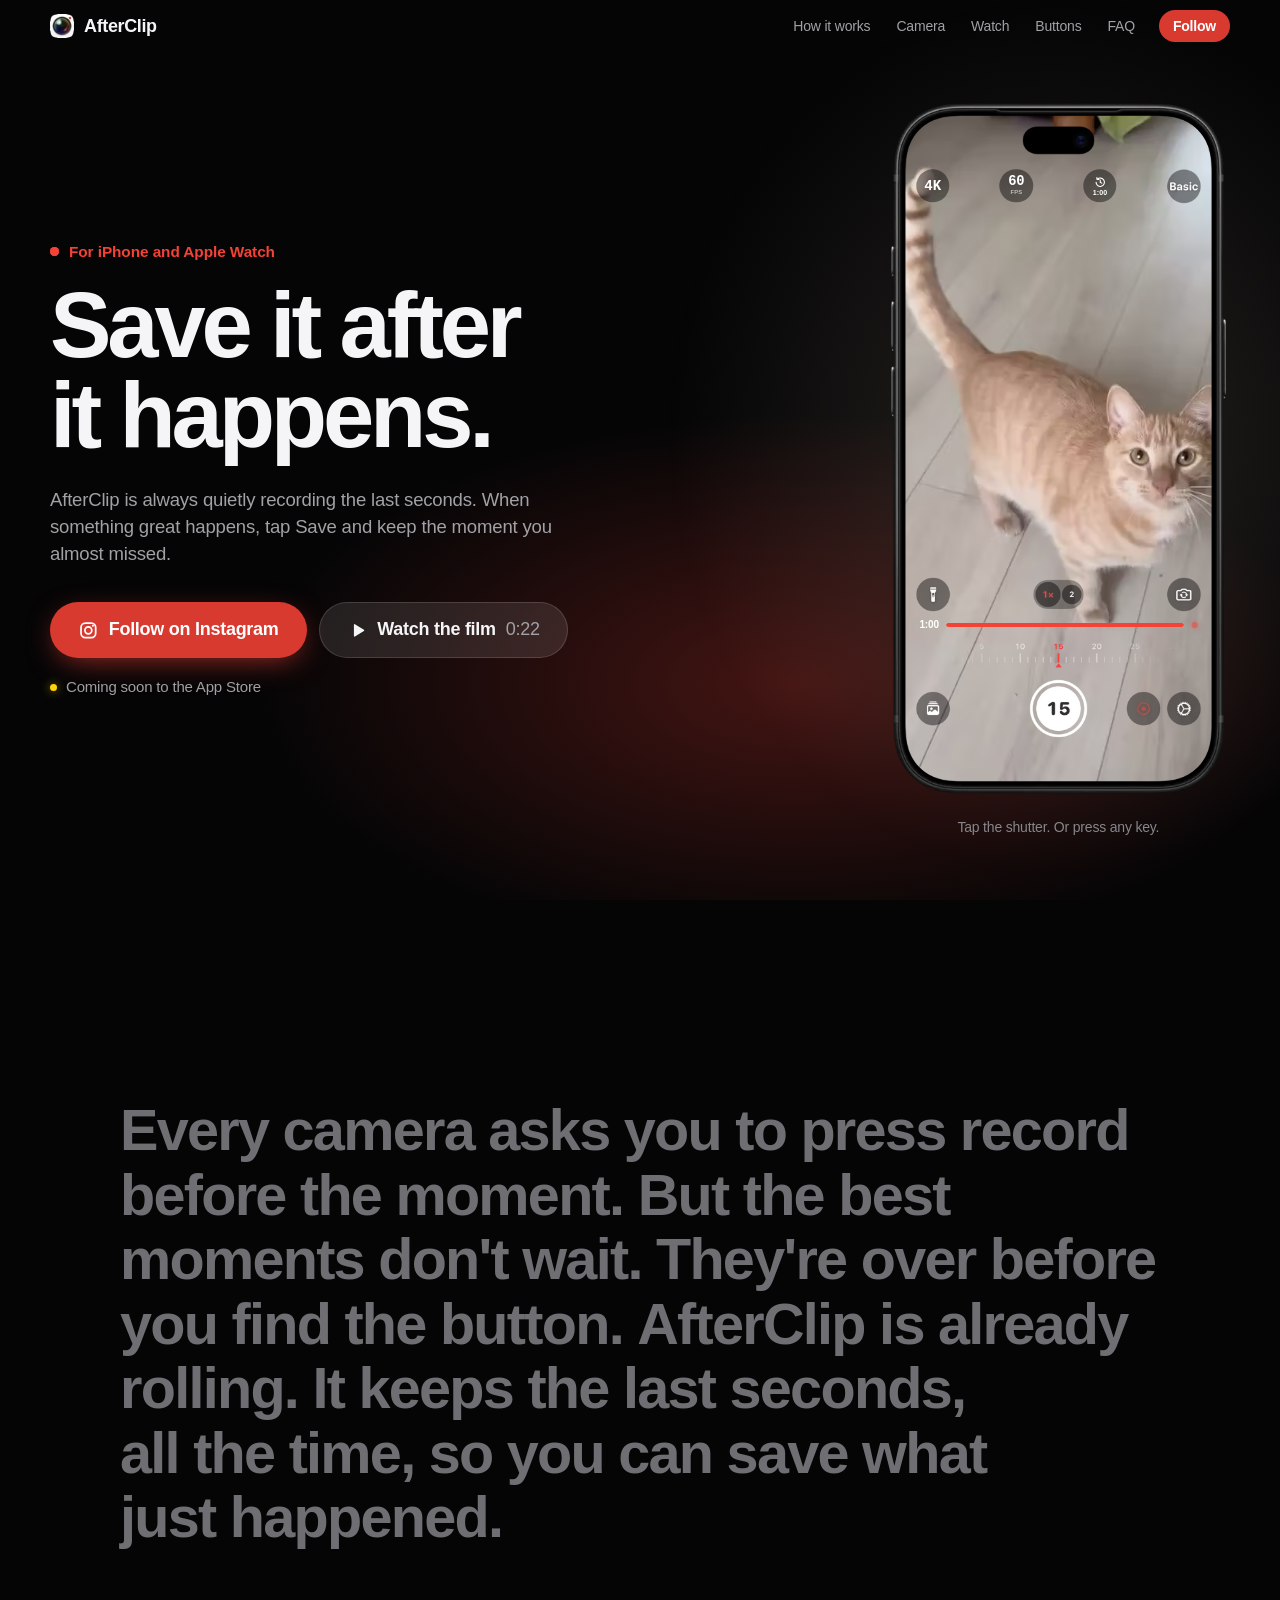
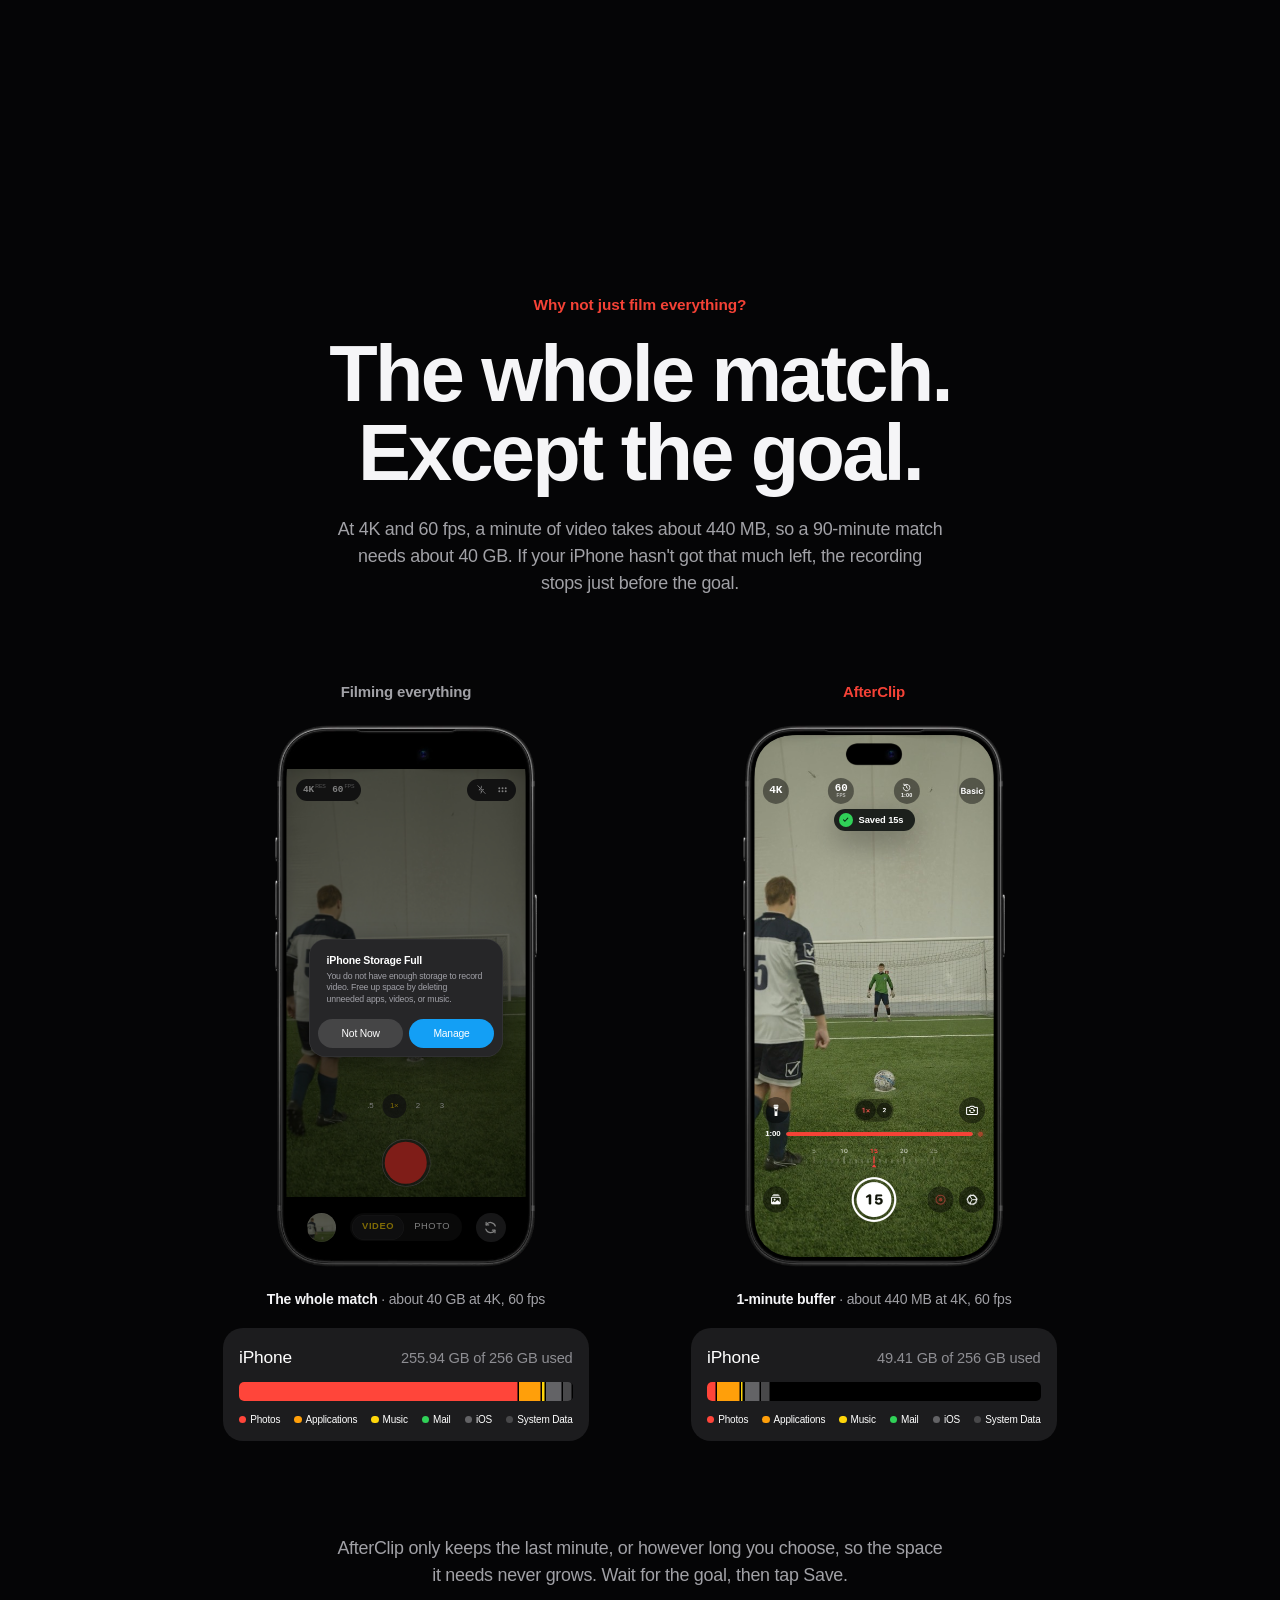
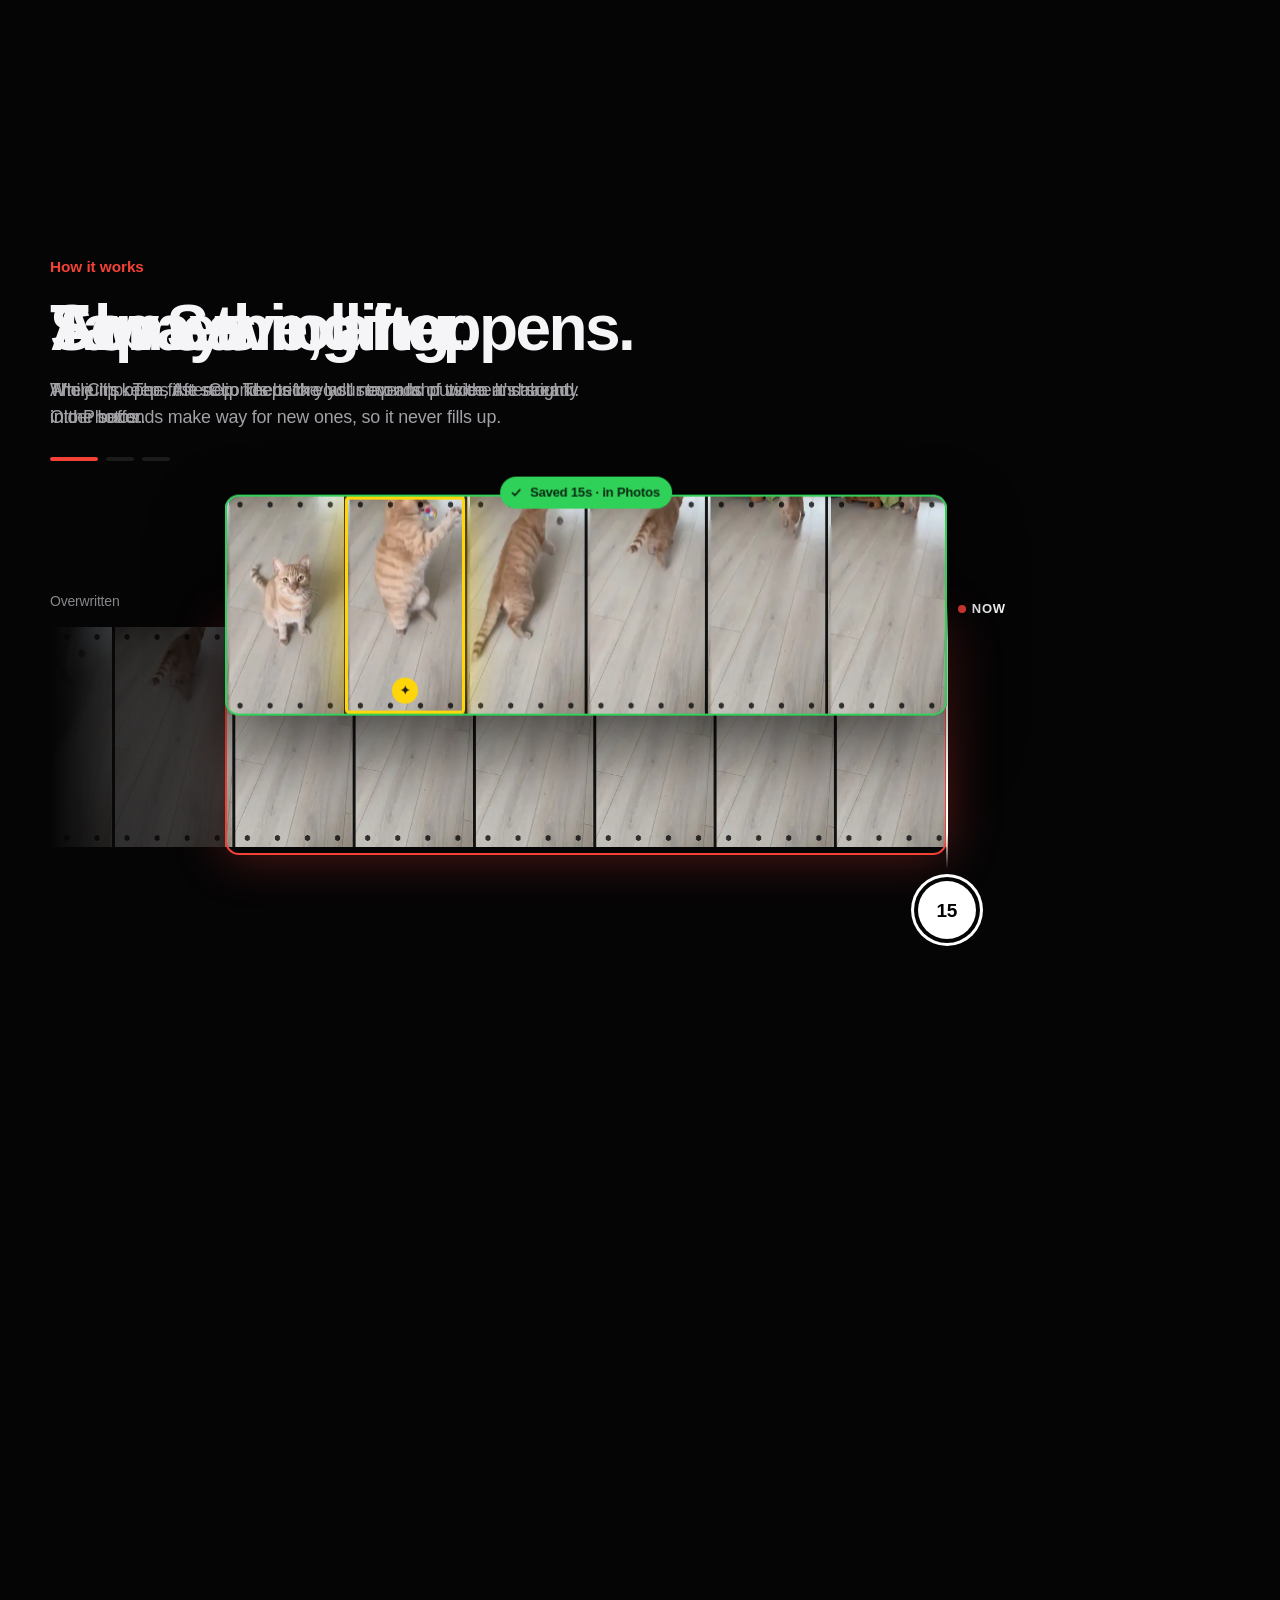
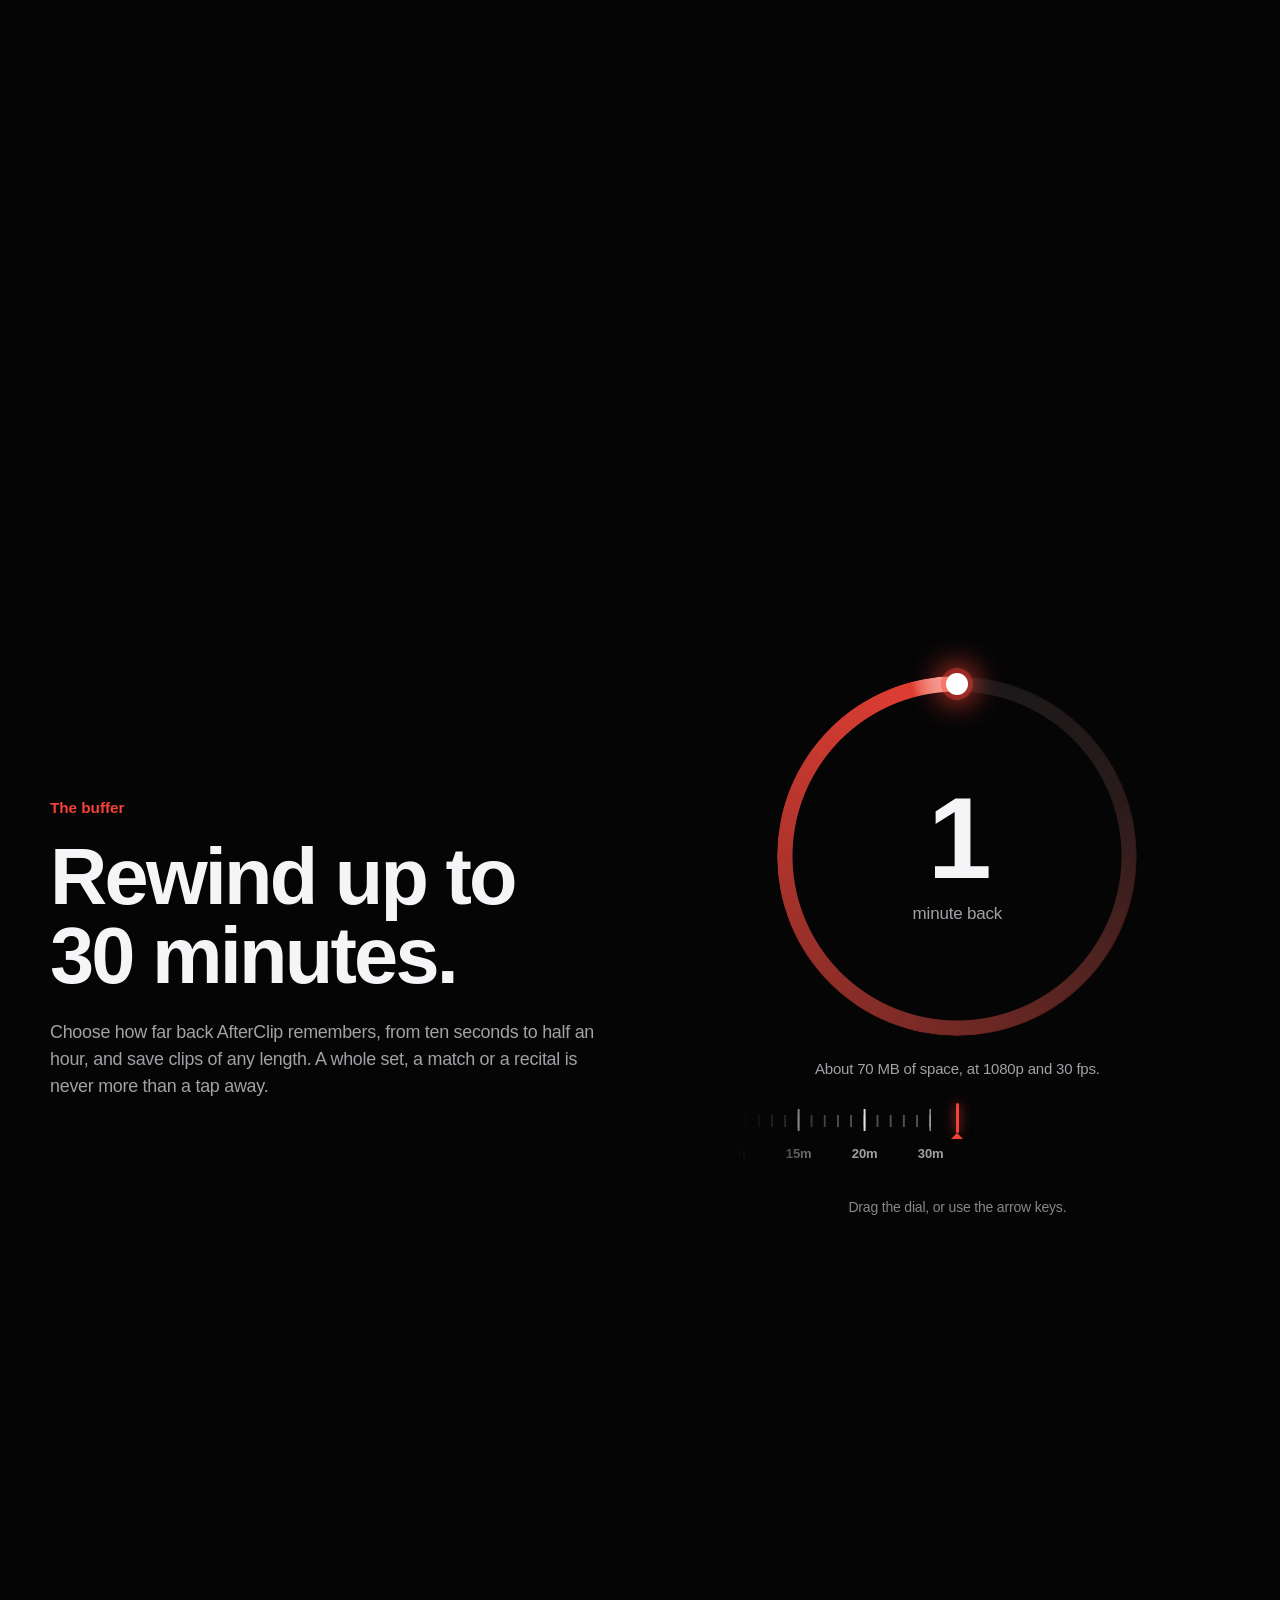
==== index.html @ 0f0d9207 "The AfterClip website" ====
<!doctype html>
<html lang="en">
<head>
  <meta charset="utf-8">
  <meta name="viewport" content="width=device-width, initial-scale=1, viewport-fit=cover">
  <title>AfterClip — Save it after it happens</title>
  <meta name="description" content="AfterClip is the iPhone camera that's always recording the last seconds. When something great happens, tap Save and keep the moment you almost missed. 4K HDR, a 30-minute rewind and an Apple Watch remote.">
  <meta name="theme-color" content="#050506">
  <meta name="color-scheme" content="dark">
  <meta name="robots" content="index, follow, max-image-preview:large">
  <link rel="canonical" href="https://stratomediagroupltd.github.io/afterclip/">
  <link rel="icon" href="assets/img/icon-32.png" sizes="32x32">
  <link rel="icon" href="assets/img/icon-64.png" sizes="64x64">
  <link rel="apple-touch-icon" href="assets/img/icon-180.png">
  <!-- Smart App Banner on iPhone: put the app's Apple ID here once it has one. -->
  <!-- <meta name="apple-itunes-app" content="app-id={{APP_ID}}"> -->
  <meta property="og:type" content="website">
  <meta property="og:site_name" content="AfterClip">
  <meta property="og:title" content="AfterClip — Save it after it happens">
  <meta property="og:description" content="The iPhone camera that keeps the last seconds, so you can save the moment after it happens.">
  <!-- Link previews need absolute URLs: https://stratomediagroupltd.github.io/afterclip/ is where the site lives,
       e.g. https://yourname.github.io/afterclip/ -->
  <meta property="og:url" content="https://stratomediagroupltd.github.io/afterclip/">
  <meta property="og:image" content="https://stratomediagroupltd.github.io/afterclip/assets/img/og.jpg">
  <meta property="og:image:width" content="1200">
  <meta property="og:image:height" content="630">
  <meta name="twitter:card" content="summary_large_image">
  <meta name="twitter:title" content="AfterClip — Save it after it happens">
  <meta name="twitter:description" content="The iPhone camera that keeps the last seconds, so you can save the moment after it happens.">
  <meta name="twitter:image" content="https://stratomediagroupltd.github.io/afterclip/assets/img/og.jpg">
  <link rel="preload" as="image" type="image/webp" fetchpriority="high"
        imagesrcset="assets/img/frame-iphone-480.webp 480w, assets/img/frame-iphone-600.webp 600w, assets/img/frame-iphone.webp 978w" imagesizes="(max-width: 599px) 62vw, (max-width: 899px) 40vw, 400px">
  <!-- The screen's UI downloads early too: without it, PageSpeed's phone paints the frame later. -->
  <link rel="preload" as="image" type="image/webp"
        imagesrcset="assets/img/hud-match-480.webp 480w, assets/img/hud-match-600.webp 600w, assets/img/hud-match.webp 880w" imagesizes="(max-width: 599px) 62vw, (max-width: 899px) 40vw, 400px">
  <script>
    // Motion and reveals switch on only once the site script is known to run;
    // if it never arrives, everything shows as plain, finished content.
    const root = document.documentElement;
    root.classList.add("js");
    // A jump to a section (a link to #faq, or arriving with one) lays every
    // section out first: until they come near, those below the fold only
    // guess their height, and the jump would land off by the difference.
    const layOutAll = () => root.classList.add("is-whole");
    if (location.hash) {
      layOutAll();
      // Firefox goes to the section before the last styles are in, and the
      // page they shorten leaves it elsewhere: once they are, it goes again,
      // unless the visitor has started moving around by then.
      let moved = false;
      const VISITOR_INPUT = ["wheel", "touchstart", "keydown", "pointerdown"];
      const noteMoved = () => { moved = true; };
      VISITOR_INPUT.forEach((type) => addEventListener(type, noteMoved, { once: true, passive: true }));
      const goAgain = () => {
        VISITOR_INPUT.forEach((type) => removeEventListener(type, noteMoved));
        const target = document.getElementById(decodeURIComponent(location.hash.slice(1)));
        if (target && !moved) target.scrollIntoView({ behavior: "instant" });
      };
      // The styles that load without holding up the first paint can arrive
      // after the page has: wait for them (for up to about three seconds).
      const STYLE_WAIT_FRAMES = 180;
      const whenStyled = (frames) => {
        const late = document.querySelector('link[href$="features.css"]');
        if (!late || late.sheet || frames === 0) goAgain();
        else requestAnimationFrame(() => whenStyled(frames - 1));
      };
      addEventListener("load", () => whenStyled(STYLE_WAIT_FRAMES), { once: true });
    }
    addEventListener("hashchange", layOutAll);
    addEventListener("click", (event) => {
      const link = event.target.closest?.("a[href*='#']");
      if (link && link.hash && link.pathname === location.pathname) layOutAll();
    }, { capture: true });
    // The page's height unit (--vh, in the CSS): a hundredth of the screen's
    // height. On a phone or tablet it changes only on a real resize, such as
    // a rotation. A browser's toolbar sliding in or out while you scroll
    // leaves it alone, or the page would relayout under your finger. When it
    // does change, the part of the page you're reading stays where it is.
    const TOOLBAR_PX = 160;
    const touch = matchMedia("(pointer: coarse)");
    const stage = { width: 0, height: 0 };
    // What you're reading: inside the pinned tape, how far through it you are;
    // anywhere else, the first heading, paragraph or picture on the screen.
    const readingPlace = () => {
      if (scrollY === 0) return null;
      const scene = [...document.querySelectorAll(".how")].find((element) => {
        const box = element.getBoundingClientRect();
        return box.top <= 0 && box.bottom > 0;
      });
      if (scene) {
        const box = scene.getBoundingClientRect();
        return { part: scene, share: -box.top / box.height };
      }
      const part = [...document.querySelectorAll("main :is(h1, h2, h3, p, li, figure), footer")].find((element) => {
        const box = element.getBoundingClientRect();
        return box.height > 0 && box.top >= 0; // Hidden ones measure 0 × 0 at the top.
      });
      return part ? { part, top: part.getBoundingClientRect().top } : null;
    };
    // Noted when scrolling stops, so a resize can put it back from before the
    // text re-wrapped to the new width.
    let place = null;
    let noteTimer = 0;
    addEventListener("scroll", () => {
      clearTimeout(noteTimer);
      place = undefined; // Still scrolling: a resize now measures the place afresh.
      noteTimer = setTimeout(() => { place = readingPlace(); }, 150);
    }, { passive: true });
    const setStage = () => {
      const { innerWidth: width, innerHeight: height } = window;
      if (width === stage.width && (height === stage.height || (touch.matches && Math.abs(height - stage.height) < TOOLBAR_PX))) return;
      if (place === undefined) place = readingPlace();
      stage.width = width;
      stage.height = height;
      root.style.setProperty("--vh", `${height / 100}px`);
      root.classList.toggle("is-tall", height >= 820);
      if (!place || !place.part.isConnected) return;
      const box = place.part.getBoundingClientRect();
      const moved = "share" in place ? box.top + place.share * box.height : box.top - place.top;
      scrollBy({ top: moved, behavior: "instant" });
    };
    setStage();
    addEventListener("resize", setStage);
    const plain = () => { if (!window.__afterclip) root.classList.remove("js"); };
    // None of the script is needed to draw the page, so it loads after the
    // page has (or after 2.5 s on a slow connection, whichever comes first).
    let started = false;
    // Visits are counted by Cloudflare Web Analytics: no cookies, nothing kept
    // on the device. It stays off until its token replaces the placeholder,
    // and on a copy of the site served from this computer.
    const countVisit = () => {
      const token = "fb46847f3f8a47828e1d68c609162889";
      if (token.startsWith("{") || ["localhost", "127.0.0.1"].includes(location.hostname)) return;
      const beacon = document.createElement("script");
      beacon.defer = true;
      beacon.src = "https://static.cloudflareinsights.com/beacon.min.js";
      beacon.dataset.cfBeacon = JSON.stringify({ token });
      document.head.append(beacon);
    };
    const start = () => {
      if (started) return;
      started = true;
      import("./assets/js/main.js").catch(plain);
      countVisit();
    };
    addEventListener("load", start, { once: true });
    setTimeout(start, 2500);
    setTimeout(plain, 8000);
  </script>
  <style>
@property --accent {
syntax: "<color>";
inherits: true;
initial-value: #f54236;
}
:root {
--accent: #f54236;
--on-accent: #fff;
--accent-ink: var(--accent);
--bg: #050506;
--surface: #111113;
--surface-2: #1c1c1f;
--line: rgb(255 255 255 / 0.09);
--text: #f5f5f7;
--muted: #a1a1a6;
--faint: #86868b;
--green: #30d158;
--yellow: #ffd60a;
--glass: rgb(16 16 18 / 0.68);
--font: -apple-system, BlinkMacSystemFont, "SF Pro Display", "SF Pro Text", "Inter", "Segoe UI", Roboto, "Helvetica Neue", Arial, sans-serif;
--font-round: ui-rounded, "SF Pro Rounded", -apple-system, BlinkMacSystemFont, "Segoe UI", sans-serif;
--font-mono: ui-monospace, "SF Mono", "SFMono-Regular", Menlo, Consolas, monospace;
--ease: cubic-bezier(0.16, 1, 0.3, 1);
--ease-in-out: cubic-bezier(0.65, 0, 0.35, 1);
--spring: linear(0, 0.006, 0.025 2.8%, 0.101 6.1%, 0.539 18.9%, 0.721 25.3%, 0.849 31.5%, 0.937 38.1%, 0.968 41.8%, 0.991 45.7%, 1.006 50.1%, 1.015 55%, 1.017 63.9%, 1.001 85.8%, 1);
--wrap: min(1180px, 100% - 48px);
--nav-h: 52px;
color-scheme: dark;
transition: --accent 0.6s var(--ease);
}
*, *::before, *::after { box-sizing: border-box; }
html { -webkit-text-size-adjust: 100%; text-size-adjust: 100%; }
@media (prefers-reduced-motion: no-preference) {
html { scroll-behavior: smooth; }
}
body {
margin: 0;
background: var(--bg);
color: var(--text);
font: 400 17px/1.5 var(--font);
letter-spacing: -0.011em;
-webkit-font-smoothing: antialiased;
-moz-osx-font-smoothing: grayscale;
text-rendering: optimizeLegibility;
overflow-x: clip;
}
img, video, canvas, svg { display: block; max-width: 100%; }
img, video { height: auto; }
button { font: inherit; color: inherit; background: none; border: 0; padding: 0; cursor: pointer; }
a { color: inherit; }
h1, h2, h3, p, ul, ol, dl, dd, figure { margin: 0; }
ul, ol { padding: 0; list-style: none; }
::selection { background: color-mix(in srgb, var(--accent) 45%, transparent); }
:focus-visible { outline: 3px solid color-mix(in srgb, var(--accent) 80%, white); outline-offset: 3px; border-radius: 8px; }
.visually-hidden {
position: absolute !important; width: 1px; height: 1px; padding: 0; margin: -1px;
overflow: hidden; clip: rect(0 0 0 0); white-space: nowrap; border: 0;
}
.sprite { position: absolute; width: 0; height: 0; overflow: hidden; }
.ico { width: 1.15em; height: 1.15em; flex: none; fill: currentColor; }
.wrap { width: var(--wrap); margin-inline: auto; }
.iphone, .awatch, .watches, .hero__device, .specs__device, .duel, .storage, .tape, .ring, .dial,
.merge, .devices, .keycap, .btn, .nav, .dock, .toast, .flyclip, .film__inner, .finale__icon, .privacy__lock, .zeros dd {
-webkit-user-select: none; user-select: none;
-webkit-touch-callout: none;
}
img { -webkit-user-drag: none; }
.skip {
position: fixed; left: 16px; top: -60px; z-index: 100;
padding: 10px 16px; border-radius: 12px; background: var(--text); color: var(--bg);
font-weight: 600; text-decoration: none; transition: top 0.2s;
}
.skip:focus { top: 12px; }
.eyebrow {
display: inline-flex; align-items: center; gap: 10px;
margin-bottom: 18px;
color: var(--accent-ink);
font-size: clamp(15px, 1.2vw, 18px); font-weight: 600; letter-spacing: -0.005em;
}
.title {
font-size: clamp(40px, 6.2vw, 92px);
font-weight: 700; line-height: 1.0; letter-spacing: -0.035em;
text-wrap: balance;
}
.title--center { text-align: center; }
.body {
max-width: 34em;
margin-top: 24px;
color: var(--muted);
font-size: clamp(17px, 1.4vw, 21px); line-height: 1.5; letter-spacing: -0.015em;
text-wrap: pretty;
}
.body strong { color: var(--text); font-weight: 600; }
.body a { color: var(--text); text-underline-offset: 3px; }
.body--center { margin-inline: auto; text-align: center; }
.hint { color: var(--faint); font-size: 14px; }
.rec-dot { position: relative; width: 9px; height: 9px; border-radius: 50%; background: var(--accent); }
.rec-dot::after {
content: ""; position: absolute; inset: 0; border-radius: 50%;
background: var(--accent);
}
.is-live .rec-dot::after { animation: rec 1.6s ease-out infinite; }
@keyframes rec {
from { transform: scale(1); opacity: 0.6; }
70%, to { transform: scale(3); opacity: 0; }
}
.btn {
--btn-bg: color-mix(in srgb, var(--accent) 88%, #000);
position: relative;
display: inline-flex; align-items: center; justify-content: center; gap: 10px;
height: 48px; padding: 0 24px;
border-radius: 999px;
background: var(--btn-bg);
color: var(--on-accent);
font-size: 17px; font-weight: 600; letter-spacing: -0.015em;
text-decoration: none; white-space: nowrap;
box-shadow: 0 8px 30px -8px color-mix(in srgb, var(--accent) 70%, transparent);
transition: transform 0.5s var(--spring), box-shadow 0.3s, background-color 0.3s;
}
.btn:hover { transform: translateY(-1px) scale(1.02); box-shadow: 0 14px 40px -8px color-mix(in srgb, var(--accent) 80%, transparent); }
.btn:active { transform: scale(0.97); transition-duration: 0.12s; }
.btn--sm { height: 32px; padding: 0 14px; font-size: 14px; box-shadow: none; }
.btn--lg { height: 56px; padding: 0 28px; font-size: 18px; }
.btn--ghost {
--btn-bg: rgb(255 255 255 / 0.1);
color: var(--text);
box-shadow: inset 0 0 0 1px rgb(255 255 255 / 0.14);
}
.btn--ghost:hover { --btn-bg: rgb(255 255 255 / 0.16); box-shadow: inset 0 0 0 1px rgb(255 255 255 / 0.22); }
.btn__meta { color: var(--muted); font-weight: 500; font-variant-numeric: tabular-nums; }
.arrow-link {
display: inline-flex; align-items: center; gap: 4px;
color: var(--accent-ink); font-weight: 600; text-decoration: none;
}
.arrow-link .ico { transition: transform 0.4s var(--spring); }
.arrow-link:hover .ico { transform: translateX(4px); }
.nav {
position: fixed; inset: 0 0 auto; z-index: 50;
height: var(--nav-h);
transition: background-color 0.4s, box-shadow 0.4s;
}
.nav.is-scrolled {
background: var(--glass);
-webkit-backdrop-filter: saturate(160%) blur(16px); backdrop-filter: saturate(160%) blur(16px);
box-shadow: 0 1px 0 var(--line);
}
.nav__inner {
width: var(--wrap); height: 100%; margin-inline: auto;
display: flex; align-items: center; gap: 24px;
}
.nav__brand {
display: inline-flex; align-items: center; gap: 10px; margin-right: auto;
font-size: 18px; font-weight: 650; letter-spacing: -0.02em; text-decoration: none;
}
.nav__brand img { border-radius: 6px; }
.nav__links { display: flex; gap: 26px; }
.nav__links a {
position: relative;
color: var(--muted); font-size: 14px; text-decoration: none;
transition: color 0.25s;
}
.nav__links a:hover, .nav__links a[aria-current="true"] { color: var(--text); }
.nav__links a[aria-current="true"]::after {
content: ""; position: absolute; left: 0; right: 0; bottom: -6px; height: 2px; border-radius: 2px;
background: var(--accent);
}
@media (max-width: 760px) {
.nav__links { display: none; }
}
.js [data-reveal] {
opacity: 0;
transform: translate3d(0, 28px, 0);
transition: opacity 0.9s var(--ease) var(--d, 0ms), transform 1.1s var(--ease) var(--d, 0ms);
}
.js [data-reveal].is-in { opacity: 1; transform: none; }
.js [data-wipe] .line { display: block; overflow: clip; padding-bottom: 0.1em; margin-bottom: -0.1em; }
.js [data-wipe] .line > span {
display: block;
transform: translate3d(0, 108%, 0);
transition: transform 1.15s var(--ease) calc(var(--i, 0) * 90ms);
}
.js [data-wipe].is-in .line > span { transform: none; }
.is-live .float { animation: float 7s ease-in-out infinite alternate; }
.is-live .float--slow { animation-duration: 9s; animation-delay: -3s; }
.float.is-away { animation-play-state: paused; }
@keyframes float {
from { transform: translate3d(0, -7px, 0); }
to { transform: translate3d(0, 7px, 0); }
}
.toast {
display: inline-flex; align-items: center; gap: 0.62em;
padding: 0.5em 1.15em 0.5em 0.62em;
border-radius: 999px;
background: rgb(18 22 20 / 0.92);
color: #fff;
font-weight: 600; letter-spacing: -0.01em; white-space: nowrap;
box-shadow: 0 10px 30px rgb(0 0 0 / 0.35);
}
.toast__check {
display: grid; place-items: center;
width: 1.5em; height: 1.5em; border-radius: 50%;
background: var(--green); color: #0b2a14;
}
.toast__check .ico { width: 1em; height: 1em; }
.toast__meta { color: rgb(255 255 255 / 0.55); font-weight: 500; }
.global-toasts {
position: fixed; left: 50%; top: calc(var(--nav-h) + 14px); z-index: 60;
display: grid; justify-items: center; gap: 8px;
transform: translateX(-50%);
font-size: 15px;
pointer-events: none;
}
html:not(.js) [data-film-open] { display: none; }
.film {
width: 100vw; height: 100vh; height: 100dvh; max-width: none; max-height: none;
margin: 0; padding: 0; border: 0;
background: transparent; color: #fff;
}
.film[open] { display: grid; place-items: center; }
.film::backdrop { background: rgb(0 0 0 / 0.86); -webkit-backdrop-filter: blur(14px); backdrop-filter: blur(14px); }
.film__inner {
position: relative;
height: min(88dvh, 960px); aspect-ratio: 9 / 16; max-width: 92vw;
animation: film-in 0.6s var(--ease);
}
.film__video { width: 100%; height: 100%; border-radius: 26px; background: #000; object-fit: cover; }
.film__close {
position: absolute; top: 0; left: calc(100% + 14px);
display: grid; place-items: center;
width: 44px; height: 44px; border-radius: 50%;
background: rgb(255 255 255 / 0.14);
transition: background-color 0.2s;
}
.film__close:hover { background: rgb(255 255 255 / 0.24); }
@media (max-width: 640px) {
.film__close { left: auto; right: 10px; top: 10px; background: rgb(0 0 0 / 0.5); }
}
@keyframes film-in {
from { opacity: 0; transform: translateY(24px) scale(0.96); }
}
.footer {
position: relative;
padding: 40px 0 calc(40px + env(safe-area-inset-bottom));
border-top: 1px solid var(--line);
color: var(--faint);
font-size: 13px;
}
.footer__inner { display: grid; grid-template-columns: auto 1fr; gap: 14px 32px; align-items: center; }
.footer__brand { display: inline-flex; align-items: center; gap: 8px; color: var(--text); font-weight: 600; font-size: 15px; }
.footer__brand img { border-radius: 5px; }
.footer nav { display: flex; flex-wrap: wrap; gap: 8px 24px; justify-content: end; }
.footer nav a { text-decoration: none; transition: color 0.2s; }
.footer nav a:hover, .footer nav a[aria-current="page"] { color: var(--text); }
.footer__legal { grid-column: 1 / -1; max-width: 70em; }
@media (max-width: 640px) {
.footer__inner { grid-template-columns: 1fr; }
.footer nav { justify-content: start; }
}
@media (prefers-reduced-motion: reduce) {
*, *::before, *::after {
animation-duration: 0.01ms !important;
animation-iteration-count: 1 !important;
transition-duration: 0.01ms !important;
}
.js [data-reveal], .js [data-wipe] .line > span { transform: none; }
}
  </style>
  <style>
.section { position: relative; padding: clamp(110px, var(--vh, 1vh) * 16, 190px) 0; scroll-margin-top: var(--nav-h); }
.section__head { margin-bottom: clamp(48px, 7vw, 84px); }
.section__head--center { text-align: center; }
.section__head--center .body { margin-inline: auto; }
.split {
display: grid; grid-template-columns: minmax(0, 1fr) minmax(0, 1fr);
align-items: center; gap: clamp(40px, 7vw, 110px);
}
.split--flip .split__copy { order: 2; }
@media (max-width: 900px) {
.split { grid-template-columns: minmax(0, 1fr); }
.split--flip .split__copy { order: 0; }
}
.ticks { display: grid; gap: 12px; margin-top: 30px; }
.ticks li { display: flex; gap: 12px; align-items: baseline; font-size: 17px; }
.ticks li::before {
content: ""; flex: none; width: 7px; height: 7px; border-radius: 50%; translate: 0 -2px;
background: var(--accent); box-shadow: 0 0 10px var(--accent);
}
.iphone {
--pw: 300px;
position: relative;
width: var(--pw); aspect-ratio: 978 / 2000;
flex: none;
}
.iphone__screen {
position: absolute; left: 5.317%; top: 2.5%; width: 89.366%; height: 95%;
overflow: hidden; border-radius: 16% / 7.37%;
background: #000;
container-type: inline-size;
}
.iphone__screen > picture, .iphone__screen > picture img, .iphone__video {
position: absolute; inset: 0; width: 100%; height: 100%; object-fit: cover;
}
.iphone__frame, .iphone__frame img { position: absolute; inset: 0; width: 100%; height: 100%; pointer-events: none; }
.awatch { position: relative; width: var(--ww, 300px); aspect-ratio: 560 / 880; flex: none; }
.awatch__screen {
position: absolute; left: 12.857%; top: 21.818%; width: 74.286%; height: 56.364%;
overflow: hidden; border-radius: 24% / 20.2%;
background: #000;
container-type: inline-size;
}
.awatch__screen picture, .awatch__screen picture img { position: absolute; inset: 0; width: 100%; height: 100%; }
.awatch__frame, .awatch__frame img { position: absolute; inset: 0; width: 100%; height: 100%; pointer-events: none; }
.hero { position: relative; }
.hero__stage {
position: relative;
min-height: calc(var(--vh, 1vh) * 100);
display: grid; grid-template-columns: minmax(0, 1fr) auto; align-items: center;
gap: clamp(32px, 6vw, 110px);
padding: calc(var(--nav-h) + 24px) max(24px, (100% - 1180px) / 2) 40px;
overflow: clip;
}
.hero__stage::after {
content: ""; position: absolute; inset: 0; z-index: -1;
background: radial-gradient(42% 30% at 62% 76%, color-mix(in srgb, var(--accent) 26%, transparent), transparent);
pointer-events: none;
}
.hero__copy { position: relative; z-index: 2; }
.hero__title {
font-size: clamp(50px, 7.2vw, 116px);
font-weight: 700; line-height: 0.98; letter-spacing: -0.045em;
}
.hero__title .line { display: block; overflow: clip; padding-bottom: 0.08em; margin-bottom: -0.08em; }
.hero__title .line > span { display: block; }
.hero__lede { max-width: 30em; margin-top: 26px; color: var(--muted); font-size: clamp(17px, 1.45vw, 22px); line-height: 1.45; text-wrap: pretty; }
.hero__ctas { display: flex; flex-wrap: wrap; gap: 12px; margin-top: 34px; }
.hero__soon { display: inline-flex; align-items: center; gap: 9px; margin-top: 18px; color: var(--muted); font-size: 15px; font-weight: 500; }
.hero__soon-dot { width: 7px; height: 7px; border-radius: 50%; background: var(--yellow); box-shadow: 0 0 10px color-mix(in srgb, var(--yellow) 60%, transparent); }
.hero__device { position: relative; display: grid; justify-items: center; gap: 18px; z-index: 1; }
.hero__device .iphone { --pw: calc(min(var(--vh, 1vh) * 78, 800px) * 0.489); }
.hero__device::before {
content: ""; position: absolute; left: 50%; top: 46%; z-index: -1;
width: 230%; height: 120%;
transform: translate(-50%, -50%);
background: radial-gradient(closest-side, rgb(214 192 168 / 0.16), transparent);
pointer-events: none;
}
.hero__hint { color: var(--faint); font-size: 14px; }
@keyframes hero-rise { from { transform: translate3d(0, 106%, 0); } }
.js .hero__title .line > span { animation: hero-rise 0.9s var(--ease) both; }
.js .hero__title .line:nth-child(2) > span { animation-delay: 0.07s; }
@media (max-width: 899px) {
.hero__stage {
grid-template-columns: 1fr; grid-template-rows: auto auto;
align-content: start; justify-items: center; gap: 30px;
padding-top: calc(var(--nav-h) + 18px); padding-bottom: 18px;
text-align: center;
}
.hero__copy .eyebrow { margin-bottom: 12px; }
.hero__title { font-size: clamp(42px, 11.5vw, 72px); }
.hero__lede { display: none; }
.hero__ctas { justify-content: center; margin-top: 20px; }
.hero__ctas .btn--lg { height: 48px; padding: 0 20px; font-size: 16px; }
.hero__soon { margin-top: 12px; font-size: 14px; }
.hero__device .iphone { --pw: min(calc(min(var(--vh, 1vh) * 62, 620px) * 0.489), 70vw); }
.hero__hint { display: none; }
}
@media (max-width: 899px) {
.is-tall .hero__lede { display: block; margin-inline: auto; margin-top: 16px; font-size: 17px; }
}
.iphone__hud { pointer-events: none; }
.toasts {
position: absolute; left: 0; right: 0; top: 14.2%; z-index: 3;
display: grid; justify-items: center; gap: 1.6cqi;
font-size: 3.9cqi;
pointer-events: none;
}
.toasts .toast { padding: 1.6cqi 4.6cqi 1.6cqi 2.2cqi; gap: 2.3cqi; }
.shutter-hit, .shutter-ring {
position: absolute; left: 50%; top: 89%; z-index: 4;
width: 19.5%; aspect-ratio: 1;
border-radius: 50%;
transform: translate(-50%, -50%);
}
.shutter-hit { -webkit-tap-highlight-color: transparent; }
.shutter-hit:active { background: rgb(0 0 0 / 0.12); }
.shutter-ring { pointer-events: none; box-shadow: 0 0 0 0.9cqi var(--accent), 0 0 6cqi var(--accent); opacity: 0; }
.flyclip {
position: absolute; z-index: 5;
width: 112px; padding: 6px 6px 10px;
border-radius: 16px;
background: rgb(28 28 30 / 0.96);
box-shadow: 0 24px 60px rgb(0 0 0 / 0.5), inset 0 0 0 1px rgb(255 255 255 / 0.1);
pointer-events: none;
}
.flyclip video { width: 100%; aspect-ratio: 9 / 16; border-radius: 11px; object-fit: cover; background: #000; }
.flyclip p { margin-top: 8px; color: #fff; font-size: 12px; font-weight: 600; line-height: 1.25; text-align: center; }
.flyclip p span { display: block; color: rgb(255 255 255 / 0.55); font-weight: 500; }
.manifesto { padding: clamp(120px, var(--vh, 1vh) * 22, 240px) 0; }
.manifesto__text {
width: var(--wrap); max-width: 1040px; margin-inline: auto;
font-size: clamp(30px, 4.5vw, 66px); font-weight: 650; line-height: 1.12; letter-spacing: -0.03em;
text-wrap: pretty;
}
.manifesto__text strong { font-weight: 700; }
.js .manifesto__text .w { color: #6e6e73; transition: color 0.35s linear; }
.js .manifesto__text .w.is-lit { color: var(--text); }
.js .manifesto__text strong .w.is-lit { color: var(--accent); }
.how { position: relative; scroll-margin-top: 0; }
.js .how { height: calc(var(--vh, 1vh) * 400); }
.how__stage {
--gap: clamp(26px, var(--vh, 1vh) * 6, 70px);
display: flex; flex-direction: column; justify-content: center; gap: var(--gap);
padding: calc(var(--nav-h) + 30px) 0 50px;
overflow: clip;
}
.js .how__stage { position: sticky; top: 0; height: calc(var(--vh, 1vh) * 100); }
.how__head { position: relative; }
.how__steps { display: grid; gap: 28px; }
.js .how__steps { display: grid; grid-template-areas: "s"; gap: 0; }
.how__step h3 { font-size: clamp(36px, 5vw, 72px); font-weight: 700; line-height: 1.02; letter-spacing: -0.04em; }
.how__step p { max-width: 30em; margin-top: 16px; color: var(--muted); font-size: clamp(17px, 1.4vw, 21px); }
.js .how__step {
grid-area: s;
opacity: 0; transform: translateY(26px);
transition: opacity 0.6s var(--ease), transform 0.8s var(--ease);
pointer-events: none;
}
.js .how__step.is-on { opacity: 1; transform: none; pointer-events: auto; }
.how__dots { display: none; gap: 8px; margin-top: 26px; }
.js .how__dots { display: flex; }
.how__dots i { width: 28px; height: 4px; border-radius: 4px; background: var(--line); transition: background-color 0.4s, width 0.5s var(--ease); }
.how__dots i.is-on { width: 48px; background: var(--accent); }
.tape {
--fw: clamp(58px, 9.4vw, 132px);
--fh: calc(var(--fw) * 1.8333);
--win: 6;
--now: 0.76;
--top: 46px;
position: relative;
width: var(--wrap); margin-inline: auto;
height: calc(var(--fh) + var(--top) + 96px);
}
@media (max-width: 700px) { .tape { --win: 5; --now: 0.84; --top: 40px; } }
@supports (height: 100svh) {
.js .tape {
--fw: clamp(58px, min(9.4vw, (var(--vh, 1vh) * 100 - 533px) / 2.57), 132px);
margin-top: max(0px, var(--fh) * 0.4 + 78px - var(--top) - var(--gap));
}
}
.tape__rec {
position: absolute; left: 0; top: var(--top);
width: calc(100% * var(--now)); height: var(--fh);
overflow: hidden;
}
.tape__rec::after {
content: ""; position: absolute; left: 0; top: 0; bottom: 0; z-index: 2;
right: calc(var(--win) * var(--fw));
background: linear-gradient(90deg, var(--bg), rgb(5 5 6 / 0.78) 35%, rgb(5 5 6 / 0.7));
pointer-events: none;
}
.tape__film, .tape__clip-film {
background: url("assets/img/strip.jpg") 0 0 / calc(var(--fw) * 26) 100% no-repeat;
background-image: image-set(url("assets/img/strip.webp") type("image/webp"), url("assets/img/strip.jpg") type("image/jpeg"));
}
.js .tape:not(.is-near) .tape__film, .js .tape:not(.is-near) .tape__clip-film { background-image: none; }
.tape__film {
position: absolute; left: 0; top: 0; height: 100%; width: calc(var(--fw) * 26);
will-change: transform;
}
.tape__film::before, .tape__clip-film::before {
content: ""; position: absolute; inset: 0;
background:
linear-gradient(90deg, rgb(0 0 0 / 0.9) 0 3px, transparent 3px) 0 0 / var(--fw) 100%,
radial-gradient(circle, rgb(0 0 0 / 0.75) 0 2.5px, transparent 3px) 0 4px / calc(var(--fw) / 4) 12px repeat-x,
radial-gradient(circle, rgb(0 0 0 / 0.75) 0 2.5px, transparent 3px) 0 calc(100% - 4px) / calc(var(--fw) / 4) 12px repeat-x;
}
.tape__clip-film::before {
background:
radial-gradient(circle, rgb(0 0 0 / 0.75) 0 2.5px, transparent 3px) 0 4px / calc(var(--fw) / 4) 12px repeat-x,
radial-gradient(circle, rgb(0 0 0 / 0.75) 0 2.5px, transparent 3px) 0 calc(100% - 4px) / calc(var(--fw) / 4) 12px repeat-x;
}
.tape__clip-film::after {
content: ""; position: absolute; top: 0; bottom: 0; z-index: 2;
left: calc(var(--fw) - 1.5px); right: calc(var(--fw) - 1.5px);
background: linear-gradient(90deg, rgb(0 0 0 / 0.9) 0 3px, transparent 3px) 0 0 / var(--fw) 100%;
}
.tape__moment {
position: absolute; top: 0; left: calc(var(--fw) * var(--km, 14)); z-index: 1;
width: var(--fw); height: 100%;
box-shadow: inset 0 0 0 3px var(--yellow), 0 0 40px color-mix(in srgb, var(--yellow) 60%, transparent);
border-radius: 4px;
container-type: inline-size;
}
.tape__moment b {
position: absolute; left: 50%; bottom: 10px; transform: translateX(-50%);
display: inline-flex; align-items: center; gap: 5px;
padding: 4px 9px; border-radius: 999px;
background: var(--yellow); color: #1d1d1f;
font-size: 12px; font-weight: 700; line-height: 1; white-space: nowrap;
}
.tape__moment b i { font-style: normal; }
@container (max-width: 123px) {
.tape__moment b { justify-content: center; width: 26px; height: 26px; padding: 0; border-radius: 50%; }
.tape__moment b span { display: none; }
}
.tape__window {
position: absolute; top: calc(var(--top) - 8px);
left: calc(100% * var(--now) - var(--win) * var(--fw));
width: calc(var(--win) * var(--fw)); height: calc(var(--fh) + 16px);
border-radius: 14px;
box-shadow: inset 0 0 0 2px var(--accent), 0 0 50px color-mix(in srgb, var(--accent) 35%, transparent);
pointer-events: none;
}
.tape__window span {
position: absolute; left: 2px; bottom: calc(100% + 10px);
color: var(--accent); font-size: 14px; font-weight: 600; white-space: nowrap;
}
.tape__over { position: absolute; left: 0; top: 10px; color: var(--faint); font-size: 14px; }
@media (max-width: 700px) { .tape__over { display: none; } }
.tape__now {
position: absolute; top: calc(var(--top) - 22px); left: calc(100% * var(--now));
width: 2px; height: calc(var(--fh) + 44px); margin-left: -1px;
background: linear-gradient(transparent, #fff 14%, #fff 86%, transparent);
}
.tape__now span {
position: absolute; left: 12px; top: -6px;
display: inline-flex; align-items: center; gap: 6px;
font-size: 13px; font-weight: 700; letter-spacing: 0.06em; text-transform: uppercase;
}
.tape__now i { width: 8px; height: 8px; border-radius: 50%; background: var(--accent); }
.is-live .tape__now i { animation: blink 1.2s steps(2, jump-none) infinite; }
@keyframes blink { 50% { opacity: 0.25; } }
.tape__shutter {
position: absolute; left: calc(100% * var(--now)); top: calc(var(--top) + var(--fh) + 34px);
display: grid; place-items: center;
width: 58px; height: 58px; border-radius: 50%;
transform: translateX(-50%);
background: #fff; color: #000;
box-shadow: 0 0 0 4px var(--bg), 0 0 0 7px #fff;
font: 800 19px/1 var(--font-round);
transition: transform 0.5s var(--spring), box-shadow 0.3s;
}
.tape__shutter.is-pressed { transform: translateX(-50%) scale(0.86); box-shadow: 0 0 0 4px var(--bg), 0 0 0 7px var(--accent), 0 0 40px var(--accent); }
.tape__clip {
position: absolute; top: var(--top); z-index: 2;
left: calc(100% * var(--now) - var(--win) * var(--fw));
width: calc(var(--win) * var(--fw)); height: var(--fh);
opacity: 0;
will-change: transform;
}
html:not(.js) .tape__clip { display: none; }
.tape__clip-card {
position: absolute; inset: 0; overflow: hidden;
border-radius: 14px;
background: var(--bg);
box-shadow: 0 30px 70px rgb(0 0 0 / 0.6);
}
.tape__clip-card::after {
content: ""; position: absolute; inset: 0; z-index: 3;
border-radius: inherit; box-shadow: inset 0 0 0 2px var(--green);
pointer-events: none;
}
.tape__clip-film { position: absolute; inset: 0; }
.tape__clip-film .tape__moment { top: 2px; height: calc(100% - 4px); z-index: 3; }
.tape__clip-film .tape__moment.is-first { margin-left: 2px; width: calc(var(--fw) - 2px); border-radius: 12px 4px 4px 12px; }
.tape__clip-label {
position: absolute; left: 50%; top: -18px; transform: translateX(-50%);
display: inline-flex; align-items: center; gap: 6px;
padding: 6px 12px 6px 8px; border-radius: 999px;
background: var(--green); color: #0b2a14;
font-size: 13px; font-weight: 700; white-space: nowrap;
z-index: 4;
opacity: 0;
}
.tape__clip-label .ico { width: 16px; height: 16px; }
.ring-demo { display: grid; justify-items: center; gap: 22px; }
.ring { position: relative; width: min(360px, 78vw); aspect-ratio: 1; border-radius: 50%; }
.ring::before {
content: ""; position: absolute; inset: 0; border-radius: 50%;
background: radial-gradient(closest-side, transparent calc(100% - 16px), rgb(255 255 255 / 0.08) calc(100% - 15px), rgb(255 255 255 / 0.08) 99%, transparent 100%);
}
.ring__spin { position: absolute; inset: 0; will-change: transform; }
.ring__trail {
position: absolute; inset: 0; border-radius: 50%;
background: conic-gradient(from 0deg, transparent 0deg, color-mix(in srgb, var(--accent) 8%, transparent) 70deg, color-mix(in srgb, var(--accent) 90%, transparent) 345deg, #fff 360deg);
-webkit-mask: radial-gradient(closest-side, transparent calc(100% - 16px), #000 calc(100% - 15px));
mask: radial-gradient(closest-side, transparent calc(100% - 16px), #000 calc(100% - 15px));
}
.ring__head {
position: absolute; left: 50%; top: 0;
width: 22px; height: 22px; margin: -3px 0 0 -11px; border-radius: 50%;
background: #fff;
box-shadow: 0 0 0 5px color-mix(in srgb, var(--accent) 40%, transparent), 0 0 30px 6px var(--accent);
}
.ring__readout { position: absolute; inset: 0; display: grid; place-content: center; justify-items: center; text-align: center; }
.ring__readout output {
font: 800 clamp(80px, 9vw, 124px)/0.9 var(--font-round);
letter-spacing: -0.04em; font-variant-numeric: tabular-nums;
}
.ring__readout span { margin-top: 10px; color: var(--muted); font-size: 17px; font-weight: 500; }
.ring__note { color: var(--muted); font-size: 15px; min-height: 1.5em; }
.dial {
--step: 66px;
position: relative;
width: min(440px, 86vw); height: 72px;
cursor: grab; touch-action: pan-y; user-select: none; -webkit-user-select: none;
border-radius: 12px;
}
.dial__window {
position: absolute; inset: 0; overflow: hidden;
-webkit-mask-image: linear-gradient(90deg, transparent, #000 24%, #000 76%, transparent);
mask-image: linear-gradient(90deg, transparent, #000 24%, #000 76%, transparent);
}
.dial:active { cursor: grabbing; }
.dial__tape {
position: absolute; left: 50%; top: 0; height: 100%;
width: calc(var(--step) * 9);
background:
linear-gradient(90deg, rgb(255 255 255 / 0.85) 0 2px, transparent 2px) 0 6px / var(--step) 22px repeat-x,
linear-gradient(90deg, rgb(255 255 255 / 0.3) 0 1.5px, transparent 1.5px) 0 12px / calc(var(--step) / 5) 12px repeat-x;
background-position: -1px 6px, -0.75px 12px;
will-change: transform;
}
.dial__tape span {
position: absolute; top: 44px; left: 0;
transform: translateX(-50%);
color: var(--muted); font: 600 13px/1 var(--font-round); white-space: nowrap;
transition: color 0.3s, transform 0.3s;
}
.dial__tape span.is-on { color: var(--text); transform: translateX(-50%) scale(1.15); }
.dial__pointer {
position: absolute; left: 50%; top: 0;
width: 3px; height: 30px; margin-left: -1.5px; border-radius: 3px;
background: var(--accent); box-shadow: 0 0 12px var(--accent);
}
.dial__pointer::after {
content: ""; position: absolute; left: 50%; top: 30px; translate: -50% 0;
border: 6px solid transparent; border-bottom-color: var(--accent); border-top: 0;
}
.duel {
display: grid; grid-template-columns: repeat(2, auto); justify-content: center;
column-gap: clamp(28px, 8vw, 130px); row-gap: 20px;
}
.duel__side { --pw: clamp(220px, 21vw, 290px); margin: 0; display: grid; justify-items: center; align-content: start; gap: 18px; }
.duel .iphone { --pw: inherit; }
.duel__label { color: var(--muted); font-size: 15px; font-weight: 600; letter-spacing: -0.01em; text-align: center; }
.duel__side--afterclip .duel__label { color: var(--accent-ink); }
.duel__note { color: var(--muted); font-size: 14px; text-align: center; }
.duel__note b { color: var(--text); font-weight: 600; }
@media (max-width: 700px) {
.duel { grid-template-columns: repeat(2, minmax(0, 1fr)); column-gap: 14px; }
.duel__side { display: contents; --pw: 42vw; }
.duel__label { grid-row: 1; }
.duel .iphone { grid-row: 2; justify-self: center; }
.duel__note { grid-row: 3; font-size: 12px; }
.duel .storage { grid-column: 1 / -1; }
.duel__side--camera .storage { grid-row: 4; }
.duel__side--afterclip .storage { grid-row: 5; }
.duel__side--camera > * { grid-column: 1; }
.duel__side--afterclip > * { grid-column: 2; }
.duel__side > .storage { grid-column: 1 / -1; }
}
.cam { background: #000; }
.cam__feed { position: absolute; left: 0; right: 0; top: 6.5%; height: 82%; width: 100%; background: 50% 50% / cover no-repeat; }
.cam > span, .cam__alert { position: absolute; z-index: 2; }
.cam__format, .cam__tools {
top: 10.5%; height: 9.1cqi;
display: flex; align-items: center;
border-radius: 99px; background: rgb(28 28 30 / 0.92);
transform: translateY(-50%);
color: #fff; opacity: 0;
}
.cam__format { left: 4.1%; padding: 0 3cqi; gap: 0.4cqi; font: 500 3.9cqi/1 var(--font-mono); }
.cam__format small { align-self: flex-start; margin: 2.1cqi 2.4cqi 0 0.2cqi; color: rgb(255 255 255 / 0.62); font: 500 2.2cqi/1 var(--font); }
.cam__format small:last-child { margin-right: 0; }
.cam__tools { right: 4.1%; padding: 0 3.4cqi; gap: 4.4cqi; }
.cam__tools svg { width: 4.6cqi; height: 4.6cqi; }
.cam__timer {
left: 50%; top: 8.6%;
padding: 0.75cqi 2.3cqi; border-radius: 1.2cqi;
transform: translateX(-50%);
background: #dc2b21; color: #fff;
font: 500 4.8cqi/1.15 var(--font-mono); font-variant-numeric: tabular-nums;
}
.cam__zoom { left: 50%; top: 71.1%; display: flex; align-items: center; gap: 0; transform: translate(-50%, -50%); color: #fff; font: 500 3.3cqi/1 var(--font); }
.cam__zoom span { display: grid; place-items: center; width: 9.9cqi; aspect-ratio: 1; border-radius: 50%; }
.cam__zoom .is-on { background: rgb(28 28 30 / 0.72); color: #ffd60a; }
.cam__pause, .cam__photo, .cam__record { top: 81.9%; display: grid; place-items: center; border-radius: 50%; transform: translate(-50%, -50%); }
.cam__pause { left: 14.7%; width: 13.9cqi; aspect-ratio: 1; display: flex; justify-content: center; gap: 1.3cqi; background: rgb(44 44 46 / 0.78); }
.cam__pause i { align-self: center; width: 1.7cqi; height: 4.4cqi; border-radius: 0.4cqi; background: #fff; }
.cam__photo { left: 85.3%; width: 13.9cqi; aspect-ratio: 1; background: rgb(44 44 46 / 0.78); }
.cam__photo::before { content: ""; width: 81%; aspect-ratio: 1; border-radius: 50%; background: #fff; }
.cam__record { left: 50%; width: 20.2cqi; aspect-ratio: 1; background: rgb(44 44 46 / 0.6); box-shadow: inset 0 0 0 0.3cqi rgb(255 255 255 / 0.32); }
.cam__record i { width: 45%; aspect-ratio: 1; border-radius: 1.9cqi; background: #ff3b30; transition: width 0.35s var(--ease), border-radius 0.35s var(--ease); }
.cam__modes { left: 0; right: 0; top: 88.5%; bottom: 0; display: flex; align-items: center; justify-content: space-between; padding: 0 8.6%; opacity: 0; }
.cam__thumb { width: 12.1cqi; aspect-ratio: 1; border-radius: 50%; background: #3a3530 50% 40% / cover; box-shadow: inset 0 0 0 0.3cqi rgb(255 255 255 / 0.12); }
.cam__switch { display: flex; padding: 0.7cqi; border-radius: 99px; background: rgb(255 255 255 / 0.07); font: 500 3.9cqi/1 var(--font); letter-spacing: 0.06em; }
.cam__switch > * { padding: 3.2cqi 4.2cqi; border-radius: 99px; }
.cam__switch b { background: #1c1c1e; color: #ffd60a; font-weight: 600; box-shadow: inset 0 0 0 0.25cqi rgb(255 255 255 / 0.08); }
.cam__switch span { color: #fff; }
.cam__flip { display: grid; place-items: center; width: 12.1cqi; aspect-ratio: 1; border-radius: 50%; background: #2c2c2e; color: #fff; }
.cam__flip svg { width: 52%; height: 52%; }
.cam::after {
content: ""; position: absolute; inset: 0; z-index: 3;
background: rgb(0 0 0 / 0.5);
opacity: 0; transition: opacity 0.3s;
pointer-events: none;
}
.cam.is-full::after { opacity: 1; }
.cam.is-full .cam__timer, .cam.is-full .cam__pause, .cam.is-full .cam__photo { opacity: 0; }
.cam.is-full .cam__format, .cam.is-full .cam__tools, .cam.is-full .cam__modes { opacity: 1; }
.cam.is-full .cam__record i { width: 86%; border-radius: 50%; }
.cam__alert {
left: 9.5%; width: 81%; top: 39.1%; z-index: 4;
padding: 6.2cqi 7.4cqi 3.8cqi;
border-radius: 7cqi;
background: #262628;
box-shadow: inset 0 0 0 0.25cqi rgb(255 255 255 / 0.09), 0 4cqi 10cqi rgb(0 0 0 / 0.4);
color: #fff;
opacity: 0; transform: scale(1.1);
transition: opacity 0.22s, transform 0.42s var(--spring);
}
.cam.is-full .cam__alert { opacity: 1; transform: none; }
.cam__alert-title { font: 600 4.4cqi/1.2 var(--font); }
.cam__alert-text { margin-top: 1.6cqi; color: rgb(235 235 245 / 0.62); font: 400 3.65cqi/1.36 var(--font); }
.cam__alert-buttons { display: grid; grid-template-columns: 1fr 1fr; gap: 2.2cqi; margin: 5.4cqi -3.6cqi 0; }
.cam__alert-buttons span { display: grid; place-items: center; height: 12.1cqi; border-radius: 99px; background: rgb(255 255 255 / 0.14); font: 500 4.3cqi/1 var(--font); }
.cam__alert-buttons span + span { background: #139ff5; }
.hud { position: absolute; inset: 0; z-index: 2; pointer-events: none; color: #fff; }
.hud__chip {
position: absolute; left: var(--x); top: 10.635%;
display: grid; place-content: center; justify-items: center;
width: 10.91%; aspect-ratio: 1; border-radius: 50%;
transform: translate(-50%, -50%);
background: rgb(0 0 0 / 0.43);
font: 700 4.3cqi/1 var(--font-mono);
}
.hud__chip b { font: 700 4.5cqi/1 var(--font-mono); }
.hud__chip small { margin-top: 0.3cqi; color: rgb(255 255 255 / 0.62); font: 600 1.9cqi/1 var(--font); letter-spacing: 0.02em; }
.hud__chip--word { font-size: 4.6cqi; }
.hud__chip--buffer svg { width: 3.9cqi; height: 3.9cqi; }
.hud__chip--buffer small { margin-top: 0.4cqi; color: #fff; font: 700 2.3cqi/1 var(--font); }
.hud__gauge {
position: absolute; left: 4.7%; width: 86.36%; top: 76.46%;
display: flex; align-items: center; gap: 2.27cqi;
transform: translateY(-50%);
}
.hud__seconds { flex: none; font: 600 3.3cqi/1 var(--font); font-variant-numeric: tabular-nums; }
.hud__track {
position: relative; flex: 1; height: 1.5cqi;
border-radius: 1cqi; overflow: hidden;
background: rgb(255 255 255 / 0.22);
}
.hud__track i { display: block; width: 100%; height: 100%; border-radius: inherit; background: var(--accent); transform: translateX(-100%); will-change: transform; }
.hud__track--full i { transform: none; will-change: auto; }
.hud__shade, .hud__touch, .hud .shutter-ring { position: absolute; left: 50%; top: 89%; border-radius: 50%; transform: translate(-50%, -50%); opacity: 0; }
.hud__shade { width: 14.5%; aspect-ratio: 1; background: rgb(0 0 0 / 0.3); }
.hud__touch { width: 13%; aspect-ratio: 1; background: rgb(255 255 255 / 0.55); box-shadow: 0 0 0 0.6cqi rgb(255 255 255 / 0.25); }
.hud .shutter-ring { width: 19.5%; aspect-ratio: 1; box-shadow: 0 0 0 0.9cqi var(--accent), 0 0 6cqi var(--accent); }
.storage {
width: calc(var(--pw) * 1.36); padding: 16px 16px 14px;
border-radius: 20px; background: #1c1c1e;
contain: layout paint;
container-type: inline-size;
}
.storage__head { display: flex; justify-content: space-between; align-items: baseline; gap: 10px; margin-bottom: 12px; color: #8e8e93; font-size: clamp(12px, 4.4cqi, 15px); font-variant-numeric: tabular-nums; white-space: nowrap; }
.storage__head > span:first-child { color: #fff; font-size: clamp(14px, 5.2cqi, 18px); font-weight: 500; }
.storage__head b { font-weight: 400; }
.storage__bar { display: flex; height: clamp(14px, 5.6cqi, 20px); overflow: hidden; border-radius: 5px; background: #000; }
.storage__seg, .storage__rest { flex: 0 0 calc(var(--gb) / 256 * 100%); }
.storage__seg { box-shadow: inset -1.5px 0 0 #000; }
.storage__rest { display: flex; }
.storage__rest .storage__seg { flex-basis: calc(var(--gb) / var(--rest-gb, 41.4) * 100%); }
.storage__seg--photos, [data-storage-rest] { transform-origin: left; will-change: transform; }
.storage__legend { display: flex; flex-wrap: nowrap; justify-content: space-between; margin-top: 11px; color: #fff; font-size: clamp(8px, 3cqi, 12px); white-space: nowrap; }
.storage__key { display: inline-flex; align-items: center; gap: 0.4em; }
.storage__key::before { content: ""; width: 0.72em; height: 0.72em; border-radius: 50%; background: var(--c); }
.storage__seg--photos, .storage__key--photos { --c: #ff453a; background: var(--c); }
.storage__seg--apps, .storage__key--apps { --c: #ff9f0a; background: var(--c); }
.storage__seg--music, .storage__key--music { --c: #ffd60a; background: var(--c); }
.storage__seg--mail, .storage__key--mail { --c: #30d158; background: var(--c); }
.storage__seg--ios, .storage__key--ios { --c: #636366; background: var(--c); }
.storage__seg--system, .storage__key--system { --c: #48484a; background: var(--c); }
.storage__key { background: none; }
@media (max-width: 700px) {
.storage { width: 100%; }
.storage::before { content: attr(data-owner); display: block; margin-bottom: 10px; color: var(--muted); font-size: 12px; font-weight: 600; }
}
.match__end { display: grid; justify-items: center; gap: 22px; margin-top: clamp(40px, 6vw, 70px); }
.match__replay[hidden] { display: none; }
  </style>
  <!-- Everything features.css styles is below the hero, so the first paint
       doesn't wait for it. -->
  <link rel="preload" href="assets/css/features.css" as="style" onload="this.onload = null; this.rel = 'stylesheet'">
  <noscript><link rel="stylesheet" href="assets/css/features.css"></noscript>
</head>
<body>
  <a class="skip" href="#main">Skip to content</a>

  <svg width="0" height="0" class="sprite" aria-hidden="true" focusable="false">
    <defs>
      <symbol id="i-play" viewBox="0 0 24 24"><path d="M8 5.5v13a.8.8 0 0 0 1.2.7l10.4-6.5a.8.8 0 0 0 0-1.4L9.2 4.8A.8.8 0 0 0 8 5.5Z" fill="currentColor"/></symbol>
      <symbol id="i-check" viewBox="0 0 24 24"><path d="m6.5 12.5 3.6 3.6 7.4-8.2" fill="none" stroke="currentColor" stroke-width="2.6" stroke-linecap="round" stroke-linejoin="round"/></symbol>
      <symbol id="i-volume" viewBox="0 0 32 32"><rect x="9" y="3" width="15" height="26" rx="4" fill="none" stroke="currentColor" stroke-width="2"/><rect x="4.5" y="8.5" width="3" height="5.5" rx="1.5" fill="currentColor"/><rect x="4.5" y="16" width="3" height="5.5" rx="1.5" fill="currentColor"/></symbol>
      <symbol id="i-camera-control" viewBox="0 0 32 32"><rect x="8" y="3" width="15" height="26" rx="4" fill="none" stroke="currentColor" stroke-width="2"/><rect x="24.5" y="17" width="3" height="7" rx="1.5" fill="currentColor"/><circle cx="15.5" cy="10" r="2.6" fill="none" stroke="currentColor" stroke-width="1.8"/></symbol>
      <symbol id="i-remote" viewBox="0 0 32 32"><rect x="10" y="3" width="12" height="26" rx="6" fill="none" stroke="currentColor" stroke-width="2"/><circle cx="16" cy="11" r="3.2" fill="currentColor"/><path d="M16 19.5v4" stroke="currentColor" stroke-width="2" stroke-linecap="round"/></symbol>
      <symbol id="i-keyboard" viewBox="0 0 32 32"><rect x="3" y="8" width="26" height="16" rx="3" fill="none" stroke="currentColor" stroke-width="2"/><path d="M8 13h.01M12 13h.01M16 13h.01M20 13h.01M24 13h.01M10 19h12" stroke="currentColor" stroke-width="2.2" stroke-linecap="round"/></symbol>
      <symbol id="i-controller" viewBox="0 0 32 32"><path d="M9.5 10h13a5.5 5.5 0 0 1 5.4 6.4l-.8 4.6a3 3 0 0 1-5.2 1.5L19.5 20h-7l-2.4 2.5a3 3 0 0 1-5.2-1.5l-.8-4.6A5.5 5.5 0 0 1 9.5 10Z" fill="none" stroke="currentColor" stroke-width="2" stroke-linejoin="round"/><path d="M10.5 13.5v4M8.5 15.5h4" stroke="currentColor" stroke-width="2" stroke-linecap="round"/><circle cx="21" cy="14.5" r="1.3" fill="currentColor"/><circle cx="23.5" cy="17" r="1.3" fill="currentColor"/></symbol>
      <symbol id="i-watch" viewBox="0 0 32 32"><rect x="8" y="7.5" width="16" height="17" rx="5" fill="none" stroke="currentColor" stroke-width="2"/><path d="M11 7.5 12 3h8l1 4.5M11 24.5l1 4.5h8l1-4.5" fill="none" stroke="currentColor" stroke-width="2" stroke-linejoin="round"/><circle cx="16" cy="16" r="3" fill="currentColor"/></symbol>
      <symbol id="i-lock" viewBox="0 0 48 48"><rect x="10" y="21" width="28" height="21" rx="5" fill="none" stroke="currentColor" stroke-width="3"/><path d="M16 21v-5a8 8 0 0 1 16 0v5" fill="none" stroke="currentColor" stroke-width="3" stroke-linecap="round"/><circle cx="24" cy="31" r="2.6" fill="currentColor"/></symbol>
      <symbol id="i-arrow" viewBox="0 0 24 24"><path d="m9.5 6 6 6-6 6" fill="none" stroke="currentColor" stroke-width="2.2" stroke-linecap="round" stroke-linejoin="round"/></symbol>
      <symbol id="i-instagram" viewBox="0 0 24 24"><rect x="3.5" y="3.5" width="17" height="17" rx="5" fill="none" stroke="currentColor" stroke-width="2"/><circle cx="12" cy="12" r="4" fill="none" stroke="currentColor" stroke-width="2"/><circle cx="17.3" cy="6.7" r="1.25" fill="currentColor"/></symbol>
      <symbol id="i-close" viewBox="0 0 24 24"><path d="m7 7 10 10M17 7 7 17" fill="none" stroke="currentColor" stroke-width="2.2" stroke-linecap="round"/></symbol>
    </defs>
  </svg>

  <header class="nav" data-nav>
    <div class="nav__inner">
      <a class="nav__brand" href="#top" aria-label="AfterClip, back to top">
        <picture><source srcset="assets/img/icon-32.avif 1x, assets/img/icon-64.avif 2x" type="image/avif"><img src="assets/img/icon-32.png" srcset="assets/img/icon-32.png 1x, assets/img/icon-64.png 2x" width="24" height="24" alt=""></picture>
        <span>AfterClip</span>
      </a>
      <nav class="nav__links" aria-label="Sections">
        <a href="#how" data-nav-link>How it works</a>
        <a href="#camera" data-nav-link>Camera</a>
        <a href="#watch" data-nav-link>Watch</a>
        <a href="#buttons" data-nav-link>Buttons</a>
        <a href="#faq" data-nav-link>FAQ</a>
      </nav>
      <a class="btn btn--sm" href="https://www.instagram.com/afterclipapp/">Follow</a>
    </div>
  </header>

  <main id="main">

    <!-- ───────── Hero: the app, running ───────── -->
    <section class="hero" id="top" data-hero aria-labelledby="hero-title">
      <div class="hero__stage" data-hero-stage>
        <div class="hero__copy">
          <!-- sport:hero -->
          <p class="eyebrow"><span class="rec-dot" aria-hidden="true"></span>For iPhone and Apple Watch</p>
          <h1 class="hero__title" id="hero-title">
            <span class="line"><span>Save it after</span></span>
            <span class="line"><span>it happens.</span></span>
          </h1>
          <p class="hero__lede">AfterClip is always quietly recording the last seconds. When something great happens, tap Save and keep the moment you almost missed.</p>
          <!-- /sport:hero -->
          <div class="hero__ctas">
            <a class="btn btn--lg" href="https://www.instagram.com/afterclipapp/" rel="me"><svg class="ico" aria-hidden="true"><use href="#i-instagram"/></svg>Follow on Instagram</a>
            <button class="btn btn--ghost btn--lg" type="button" data-film-open>
              <svg class="ico" aria-hidden="true"><use href="#i-play"/></svg>
              Watch the film <span class="btn__meta">0:22</span>
            </button>
          </div>
          <!-- Until the app is out: where the App Store button will be (AppStore/README.md, "Launch day"). -->
          <p class="hero__soon"><span class="hero__soon-dot" aria-hidden="true"></span>Coming soon to the App Store</p>
        </div>

        <div class="hero__device" data-hero-device>
          <div class="iphone" data-iphone>
            <div class="iphone__screen" data-screen>
              <video class="iphone__video" data-hero-video data-src="assets/video/moment.mp4" poster="assets/video/moment-poster.avif"
                     muted loop playsinline preload="none" aria-hidden="true"></video>
              <!-- The same screen as AfterClip's in the duel below: its UI, with the
                   settings and the buffer drawn on top. -->
              <picture class="iphone__hud" data-hud>
                <source srcset="assets/img/hud-match-480.webp 480w, assets/img/hud-match-600.webp 600w, assets/img/hud-match.webp 880w" sizes="(max-width: 599px) 62vw, (max-width: 899px) 40vw, 400px" type="image/webp">
                <img src="assets/img/hud-match-600.png" srcset="assets/img/hud-match-480.png 480w, assets/img/hud-match-600.png 600w, assets/img/hud-match.png 880w" sizes="(max-width: 599px) 62vw, (max-width: 899px) 40vw, 400px" width="880" height="1912" alt="">
              </picture>
              <div class="hud" aria-hidden="true">
                <span class="hud__chip hud__chip--word" style="--x: 9.015%">4K</span>
                <span class="hud__chip" style="--x: 36.29%"><b>60</b><small>FPS</small></span>
                <span class="hud__chip hud__chip--buffer" style="--x: 63.56%"><svg viewBox="0 0 24 24" aria-hidden="true"><path d="M3.6 12a8.4 8.4 0 1 0 2.5-6" fill="none" stroke="currentColor" stroke-width="2.2" stroke-linecap="round"/><path d="M5.2 2.8 5.6 6.6 9.4 6.2" fill="none" stroke="currentColor" stroke-width="2.2" stroke-linecap="round" stroke-linejoin="round"/><path d="M12 7.6V12l3 1.8" fill="none" stroke="currentColor" stroke-width="2.2" stroke-linecap="round" stroke-linejoin="round"/></svg><small>1:00</small></span>
                <span class="hud__gauge"><span class="hud__seconds">1:00</span><span class="hud__track hud__track--full"><i></i></span></span>
              </div>
              <div class="toasts" data-phone-toasts></div>
              <span class="shutter-ring" data-shutter-ring aria-hidden="true"></span>
              <button class="shutter-hit" type="button" data-shutter aria-label="Save the last 15 seconds"></button>
            </div>
            <picture class="iphone__frame">
              <source srcset="assets/img/frame-iphone-480.webp 480w, assets/img/frame-iphone-600.webp 600w, assets/img/frame-iphone.webp 978w" sizes="(max-width: 599px) 62vw, (max-width: 899px) 40vw, 400px" type="image/webp">
              <img src="assets/img/frame-iphone-600.png" srcset="assets/img/frame-iphone-480.png 480w, assets/img/frame-iphone-600.png 600w, assets/img/frame-iphone.png 978w" sizes="(max-width: 599px) 62vw, (max-width: 899px) 40vw, 400px" width="978" height="2000"
                   fetchpriority="high" alt="AfterClip on iPhone: a live camera view of a ginger cat on a wooden floor, with the save shutter set to 15 seconds.">
            </picture>
          </div>
          <p class="hero__hint" data-hero-hint>Tap the shutter. Or press any key.</p>
        </div>
      </div>
    </section>

    <!-- ───────── The idea, lit word by word ───────── -->
    <section class="manifesto" id="story" aria-label="The idea">
      <p class="manifesto__text" data-words>
        <!-- sport:manifesto -->
        Every camera asks you to press record before the moment. But the best moments don't wait.
        They're over before you find the button. <strong>AfterClip is already rolling.</strong>
        It keeps the last seconds, all the time, so you can save what just happened.
        <!-- /sport:manifesto -->
      </p>
    </section>

    <!-- ───────── Why not film everything? Two phones, one penalty ───────── -->
    <section class="match section" id="match" aria-labelledby="match-title" data-match>
      <div class="wrap">
        <header class="section__head section__head--center">
          <!-- sport:match-head -->
          <p class="eyebrow">Why not just film everything?</p>
          <h2 class="title" id="match-title" data-wipe>The whole match.<br>Except the goal.</h2>
          <p class="body" data-reveal>At 4K and 60 fps, a minute of video takes about 440 MB, so a 90-minute match needs about 40 GB. If your iPhone hasn't got that much left, the recording stops just before the goal.</p>
          <!-- /sport:match-head -->
        </header>

        <!-- sport:match-story -->
        <p class="visually-hidden">Side by side, the same penalty kick. The phone filming the whole match in 4K runs out of storage seconds before the kick and stops recording while the game goes on. AfterClip, keeping only the last minute, saves the goal.</p>
        <!-- /sport:match-story -->
        <div class="duel" aria-hidden="true">
          <figure class="duel__side duel__side--camera">
            <figcaption class="duel__label">Filming everything</figcaption>
            <div class="iphone">
              <div class="iphone__screen cam" data-cam>
                <!-- The same clip as AfterClip's beside it, drawn from its frames: the two never drift apart. -->
                <canvas class="cam__feed" data-match-mirror data-poster="assets/video/match-poster.jpg" aria-hidden="true"></canvas>
                <span class="cam__format"><b>4K</b><small>RES</small><b>60</b><small>FPS</small></span>
                <span class="cam__tools"><svg viewBox="0 0 24 24" aria-hidden="true"><path d="M13 2.5 5.5 13.2h5.3L10 21.5l7.5-10.7h-5.3Z" fill="currentColor"/><path d="M4 3.5 20 20.5" stroke="#1c1c1e" stroke-width="3.2" stroke-linecap="round"/><path d="M4 3.5 20 20.5" stroke="currentColor" stroke-width="1.8" stroke-linecap="round"/></svg><svg viewBox="0 0 24 24" aria-hidden="true"><g fill="currentColor"><circle cx="5" cy="9" r="2.1"/><circle cx="12" cy="9" r="2.1"/><circle cx="19" cy="9" r="2.1"/><circle cx="5" cy="15.5" r="2.1"/><circle cx="12" cy="15.5" r="2.1"/><circle cx="19" cy="15.5" r="2.1"/></g></svg></span>
                <span class="cam__timer" data-match-clock>01:29:40</span>
                <span class="cam__zoom"><span>.5</span><span class="is-on">1×</span><span>2</span><span>3</span></span>
                <span class="cam__pause"><i></i><i></i></span>
                <span class="cam__record"><i></i></span>
                <span class="cam__photo"></span>
                <span class="cam__modes"><span class="cam__thumb"></span><span class="cam__switch"><b>VIDEO</b><span>PHOTO</span></span><span class="cam__flip"><svg viewBox="0 0 24 24" aria-hidden="true"><path d="M19.5 9.5A8 8 0 0 0 5.2 7.6M4.5 14.5a8 8 0 0 0 14.3 1.9" fill="none" stroke="currentColor" stroke-width="2" stroke-linecap="round"/><path d="M5 3.8v4h4M19 20.2v-4h-4" fill="none" stroke="currentColor" stroke-width="2" stroke-linecap="round" stroke-linejoin="round"/></svg></span></span>
                <div class="cam__alert" data-match-alert>
                  <p class="cam__alert-title">iPhone Storage Full</p>
                  <p class="cam__alert-text">You do not have enough storage to record video. Free up space by deleting unneeded apps, videos, or music.</p>
                  <p class="cam__alert-buttons"><span>Not Now</span><span>Manage</span></p>
                </div>
              </div>
              <picture class="iphone__frame">
                <source srcset="assets/img/frame-iphone-480.webp 480w, assets/img/frame-iphone-600.webp 600w, assets/img/frame-iphone.webp 978w" sizes="(max-width: 899px) 42vw, 290px" type="image/webp">
                <img src="assets/img/frame-iphone-600.png" srcset="assets/img/frame-iphone-480.png 480w, assets/img/frame-iphone-600.png 600w, assets/img/frame-iphone.png 978w" sizes="(max-width: 899px) 42vw, 290px" width="978" height="2000" loading="lazy" decoding="async" alt="">
              </picture>
            </div>
            <!-- sport:match-note -->
            <p class="duel__note"><b>The whole match</b> · about 40 GB at 4K, 60 fps</p>
            <!-- /sport:match-note -->
            <div class="storage" data-storage data-owner="Filming everything">
              <p class="storage__head"><span>iPhone</span><span><b data-storage-used>255.94 GB</b> of 256 GB used</span></p>
              <div class="storage__bar">
                <i class="storage__seg storage__seg--photos" style="--gb: 214.54" data-storage-photos></i><span class="storage__rest" style="--gb: 41.4" data-storage-rest><i class="storage__seg storage__seg--apps" style="--gb: 18"></i><i class="storage__seg storage__seg--music" style="--gb: 2.4"></i><i class="storage__seg storage__seg--mail" style="--gb: 0.6"></i><i class="storage__seg storage__seg--ios" style="--gb: 12.5"></i><i class="storage__seg storage__seg--system" style="--gb: 7.9"></i></span>
              </div>
              <ul class="storage__legend"><li class="storage__key storage__key--photos">Photos</li><li class="storage__key storage__key--apps">Applications</li><li class="storage__key storage__key--music">Music</li><li class="storage__key storage__key--mail">Mail</li><li class="storage__key storage__key--ios">iOS</li><li class="storage__key storage__key--system">System Data</li></ul>
            </div>
          </figure>

          <figure class="duel__side duel__side--afterclip">
            <figcaption class="duel__label">AfterClip</figcaption>
            <div class="iphone">
              <div class="iphone__screen">
                <video class="iphone__video" data-match-video="afterclip" data-src="assets/video/match.mp4" data-poster="assets/video/match-poster.jpg"
                       muted playsinline preload="none"></video>
                <picture class="iphone__hud">
                  <source srcset="assets/img/hud-match-480.webp 480w, assets/img/hud-match-600.webp 600w, assets/img/hud-match.webp 880w" sizes="(max-width: 899px) 42vw, 290px" type="image/webp">
                  <img src="assets/img/hud-match-600.png" srcset="assets/img/hud-match-480.png 480w, assets/img/hud-match-600.png 600w, assets/img/hud-match.png 880w" sizes="(max-width: 899px) 42vw, 290px" width="880" height="1912" loading="lazy" decoding="async" alt="">
                </picture>
                <div class="hud">
                  <span class="hud__chip hud__chip--word" style="--x: 9.015%">4K</span>
                  <span class="hud__chip" style="--x: 36.29%"><b>60</b><small>FPS</small></span>
                  <span class="hud__chip hud__chip--buffer" style="--x: 63.56%"><svg viewBox="0 0 24 24" aria-hidden="true"><path d="M3.6 12a8.4 8.4 0 1 0 2.5-6" fill="none" stroke="currentColor" stroke-width="2.2" stroke-linecap="round"/><path d="M5.2 2.8 5.6 6.6 9.4 6.2" fill="none" stroke="currentColor" stroke-width="2.2" stroke-linecap="round" stroke-linejoin="round"/><path d="M12 7.6V12l3 1.8" fill="none" stroke="currentColor" stroke-width="2.2" stroke-linecap="round" stroke-linejoin="round"/></svg><small>1:00</small></span>
                  <span class="hud__gauge"><span class="hud__seconds" data-hud-seconds>0s</span><span class="hud__track"><i data-hud-fill></i></span></span>
                  <span class="hud__shade" data-hud-shade></span>
                  <span class="hud__touch" data-hud-touch></span>
                  <span class="shutter-ring" data-hud-ring></span>
                </div>
                <div class="toasts" data-match-toasts></div>
              </div>
              <picture class="iphone__frame">
                <source srcset="assets/img/frame-iphone-480.webp 480w, assets/img/frame-iphone-600.webp 600w, assets/img/frame-iphone.webp 978w" sizes="(max-width: 899px) 42vw, 290px" type="image/webp">
                <img src="assets/img/frame-iphone-600.png" srcset="assets/img/frame-iphone-480.png 480w, assets/img/frame-iphone-600.png 600w, assets/img/frame-iphone.png 978w" sizes="(max-width: 899px) 42vw, 290px" width="978" height="2000" loading="lazy" decoding="async" alt="">
              </picture>
            </div>
            <p class="duel__note"><b>1-minute buffer</b> · about 440 MB at 4K, 60 fps</p>
            <div class="storage" data-owner="AfterClip">
              <p class="storage__head"><span>iPhone</span><span><b>49.41 GB</b> of 256 GB used</span></p>
              <div class="storage__bar">
                <i class="storage__seg storage__seg--photos" style="--gb: 8.01"></i><span class="storage__rest" style="--gb: 41.4"><i class="storage__seg storage__seg--apps" style="--gb: 18"></i><i class="storage__seg storage__seg--music" style="--gb: 2.4"></i><i class="storage__seg storage__seg--mail" style="--gb: 0.6"></i><i class="storage__seg storage__seg--ios" style="--gb: 12.5"></i><i class="storage__seg storage__seg--system" style="--gb: 7.9"></i></span>
              </div>
              <ul class="storage__legend"><li class="storage__key storage__key--photos">Photos</li><li class="storage__key storage__key--apps">Applications</li><li class="storage__key storage__key--music">Music</li><li class="storage__key storage__key--mail">Mail</li><li class="storage__key storage__key--ios">iOS</li><li class="storage__key storage__key--system">System Data</li></ul>
            </div>
          </figure>
        </div>

        <div class="match__end">
          <!-- sport:match-end -->
          <p class="body body--center" data-reveal>AfterClip only keeps the last minute, or however long you choose, so the space it needs never grows. Wait for the goal, then tap Save.</p>
          <!-- /sport:match-end -->
          <button class="btn btn--ghost match__replay" type="button" data-match-replay hidden>Play it again</button>
        </div>
      </div>
    </section>

    <!-- sport:setup -->
    <!-- /sport:setup -->

    <!-- ───────── How it works: scroll is time ───────── -->
    <section class="how" id="how" data-how aria-labelledby="how-title">
      <div class="how__stage">
        <div class="how__head wrap">
          <p class="eyebrow">How it works</p>
          <h2 class="visually-hidden" id="how-title">How AfterClip works</h2>
          <ol class="how__steps">
            <li class="how__step is-on" data-step>
              <h3>Always rolling.</h3>
              <p>While it's open, AfterClip keeps the last seconds of video and sound. Older seconds make way for new ones, so it never fills up.</p>
            </li>
            <li class="how__step" data-step>
              <h3>Something happens.</h3>
              <p>The jump. The first step. The trick you'll never land twice. It's already in the buffer.</p>
            </li>
            <li class="how__step" data-step>
              <h3>Tap Save, after.</h3>
              <p>AfterClip keeps the seconds before your tap and puts them straight into Photos.</p>
            </li>
          </ol>
          <div class="how__dots" aria-hidden="true"><i class="is-on" data-dot></i><i data-dot></i><i data-dot></i></div>
        </div>

        <div class="tape" data-tape aria-hidden="true">
          <div class="tape__rec" data-tape-rec>
            <div class="tape__film" data-tape-film>
              <span class="tape__moment" data-tape-moment><b><i>✦</i><span>The moment</span></b></span>
            </div>
          </div>
          <div class="tape__window" data-tape-window><span>The last 15 seconds</span></div>
          <span class="tape__over">Overwritten</span>
          <div class="tape__now"><span><i></i>Now</span></div>
          <div class="tape__clip" data-tape-clip>
            <div class="tape__clip-card"><div class="tape__clip-film" data-tape-clip-film></div></div>
            <span class="tape__clip-label"><svg class="ico"><use href="#i-check"/></svg>Saved 15s · in Photos</span>
          </div>
          <span class="tape__shutter" data-tape-shutter>15</span>
        </div>
      </div>
    </section>

    <!-- ───────── The buffer: a ring that's always being rewritten ───────── -->
    <section class="rewind section" id="rewind" aria-labelledby="rewind-title">
      <div class="wrap split">
        <div class="split__copy">
          <p class="eyebrow">The buffer</p>
          <h2 class="title" id="rewind-title" data-wipe>Rewind up to<br>30 minutes.</h2>
          <p class="body" data-reveal>Choose how far back AfterClip remembers, from ten seconds to half an hour, and save clips of any length. A whole set, a match or a recital is never more than a tap away.</p>
        </div>
        <div class="ring-demo" data-ring data-reveal>
          <div class="ring">
            <div class="ring__spin" data-ring-spin aria-hidden="true"><span class="ring__trail"></span><span class="ring__head"></span></div>
            <p class="ring__readout">
              <output data-ring-value for="buffer-dial">1</output>
              <span data-ring-unit>minute back</span>
            </p>
          </div>
          <p class="ring__note" data-ring-note>About 70 MB of space, at 1080p and 30 fps.</p>
          <div class="dial" id="buffer-dial" data-dial role="slider" tabindex="0"
               aria-label="How far back AfterClip remembers" aria-valuemin="0" aria-valuemax="9" aria-valuenow="3" aria-valuetext="1 minute">
            <div class="dial__window"><div class="dial__tape" data-dial-tape></div></div>
            <span class="dial__pointer" aria-hidden="true"></span>
          </div>
          <p class="hint">Drag the dial, or use the arrow keys.</p>
        </div>
      </div>
    </section>

    <!-- ───────── The camera: real screens from the app, one per idea ───────── -->
    <section class="camera section" id="camera" aria-labelledby="camera-title" data-specs>
      <div class="wrap">
        <header class="section__head">
          <p class="eyebrow">The camera</p>
          <h2 class="title" id="camera-title" data-wipe>A real camera.<br>Already rolling.</h2>
          <p class="body" data-reveal>Every setting a serious camera app gives you, on the iPhones that capture it. And it has been recording the whole time.</p>
        </header>

        <div class="specs">
          <div class="specs__device">
            <div class="iphone">
              <div class="iphone__screen">
                <picture class="specs__shot is-on" data-shot>
                  <source srcset="assets/img/shot-capture.webp" type="image/webp">
                  <img src="assets/img/shot-capture.jpg" width="680" height="1478" loading="lazy" decoding="async" alt="AfterClip's Capture settings: lens, resolution, frame rate, bitrate, HDR and video stabilization.">
                </picture>
                <picture class="specs__shot" data-shot>
                  <source srcset="assets/img/shot-frame-rates.webp" type="image/webp">
                  <img src="assets/img/shot-frame-rates.jpg" width="680" height="1478" loading="lazy" decoding="async" alt="The Allow all frame rates page, listing 24 to 240 fps.">
                </picture>
                <picture class="specs__shot" data-shot>
                  <source srcset="assets/img/shot-stabilization.webp" type="image/webp">
                  <img src="assets/img/shot-stabilization.jpg" width="680" height="1478" loading="lazy" decoding="async" alt="The Video stabilization page: Off, Standard, Cinematic and Cinematic Extended.">
                </picture>
                <picture class="specs__shot" data-shot>
                  <source srcset="assets/img/shot-bitrate.webp" type="image/webp">
                  <img src="assets/img/shot-bitrate.jpg" width="680" height="1478" loading="lazy" decoding="async" alt="The Bitrate page: 45 Mbps, about 337 MB per minute.">
                </picture>
                <picture class="specs__shot" data-shot>
                  <source srcset="assets/img/shot-presets.webp" type="image/webp">
                  <img src="assets/img/shot-presets.jpg" width="680" height="1478" loading="lazy" decoding="async" alt="The Presets page: Basic, Cinema, Action and Slow-mo.">
                </picture>
                <picture class="specs__shot" data-shot>
                  <source srcset="assets/img/shot-tools.webp" type="image/webp">
                  <img src="assets/img/shot-tools.jpg" width="680" height="1478" loading="lazy" decoding="async" alt="The Customize capture tools page, showing how to add, replace and remove tools.">
                </picture>
              </div>
              <picture class="iphone__frame">
                <source srcset="assets/img/frame-iphone-480.webp 480w, assets/img/frame-iphone-600.webp 600w, assets/img/frame-iphone.webp 978w" sizes="(max-width: 899px) 56vw, 380px" type="image/webp">
                <img src="assets/img/frame-iphone-600.png" srcset="assets/img/frame-iphone-480.png 480w, assets/img/frame-iphone-600.png 600w, assets/img/frame-iphone.png 978w" sizes="(max-width: 899px) 56vw, 380px" width="978" height="2000" loading="lazy" decoding="async" alt="">
              </picture>
            </div>
          </div>
          <ol class="specs__list" data-specs-list>
            <li class="spec is-on">
              <p class="spec__kicker">Capture quality</p>
              <h3>Up to 4K, with HDR.</h3>
              <p>Pick the lens, the resolution, the frame rate and the bitrate, and turn HDR on. Everything a serious camera app gives you, and it never stops keeping the last seconds.</p>
            </li>
            <li class="spec">
              <p class="spec__kicker">Frame rate</p>
              <h3>Up to 240 frames a second.</h3>
              <p>24 for a film look, 60 for sport, 120 or 240 for slow motion. You choose the rate, the resolution and the lens yourself, and the camera runs exactly as you set it.</p>
            </li>
            <li class="spec">
              <p class="spec__kicker">Stabilization</p>
              <h3>Steady, even when you aren't.</h3>
              <p>Standard reacts instantly, which suits a replay buffer best. The cinematic modes are smoother still, for when you're walking, running or laughing.</p>
            </li>
            <li class="spec">
              <p class="spec__kicker">Bitrate</p>
              <h3>Detail, or space. Your call.</h3>
              <p>Leave it on Auto, or choose how much data each second of video gets, and see what a minute of it will take before you change it.</p>
            </li>
            <li class="spec">
              <p class="spec__kicker">Presets</p>
              <h3>Your setups, one tap away.</h3>
              <p>A preset remembers your capture quality, clip cleanup and accent. Switch between everyday, sports and low light in one tap, from your iPhone or your watch.</p>
            </li>
            <li class="spec">
              <p class="spec__kicker">Tools</p>
              <h3>Controls where you want them.</h3>
              <p>Every round control on the capture screen is a tool you choose. Put the ones you use on screen, in your order, and hide the rest.</p>
            </li>
          </ol>
        </div>
      </div>
    </section>

    <!-- ───────── Apple Watch ───────── -->
    <section class="watch section" id="watch" aria-labelledby="watch-title">
      <div class="watch__glow" aria-hidden="true"></div>
      <div class="wrap split split--flip">
        <div class="split__copy">
          <p class="eyebrow">Apple Watch</p>
          <h2 class="title" id="watch-title" data-wipe>Save from<br>your wrist.</h2>
          <p class="body" data-reveal>Leave your iPhone on a tripod, a shelf or the dashboard. Your watch shows what it sees, live. Tap to focus, hold to lock focus and exposure, and save without walking back.</p>
          <ul class="ticks" data-reveal>
            <li>Live preview on your wrist</li>
            <li>Tap to focus, hold for AE/AF lock</li>
            <li>Turn the Digital Crown to zoom</li>
            <li>Save, switch lens and change quality</li>
          </ul>
        </div>
        <div class="watches" data-reveal>
          <div class="awatch awatch--remote float float--slow">
            <div class="awatch__screen">
              <picture>
                <source srcset="assets/img/watch-remote.webp" type="image/webp">
                <img src="assets/img/watch-remote.png" width="416" height="496" loading="lazy" decoding="async"
                     alt="The AfterClip watch app's remote: a big shutter set to 20 seconds, 45 seconds buffered, 80% iPhone battery and 48 GB of space.">
              </picture>
              <!-- The iPhone's live view in the corner: the other watch's clip, drawn from its frames. -->
              <canvas class="awatch__preview" data-watch-preview aria-hidden="true"></canvas>
              <picture class="awatch__saved" data-watch-saved aria-hidden="true">
                <source srcset="assets/img/watch-saved.webp" type="image/webp">
                <img src="assets/img/watch-saved.png" width="416" height="496" loading="lazy" decoding="async" alt="">
              </picture>
              <button class="awatch__shutter" type="button" data-watch-shutter aria-label="Save from the watch"></button>
            </div>
            <picture class="awatch__frame">
              <source srcset="assets/img/frame-watch.webp" type="image/webp">
              <img src="assets/img/frame-watch.png" width="560" height="880" loading="lazy" decoding="async" alt="">
            </picture>
          </div>

          <div class="awatch awatch--live float">
            <div class="awatch__screen" data-watch-view>
              <div class="awatch__feed" data-watch-feed>
                <video class="awatch__video" data-watch-video data-src="assets/video/moment.mp4" data-poster="assets/video/moment-poster.jpg"
                       muted loop playsinline preload="none" aria-hidden="true"></video>
              </div>
              <picture class="awatch__ui" aria-hidden="true">
                <source srcset="assets/img/watch-viewfinder.webp" type="image/webp">
                <img src="assets/img/watch-viewfinder.png" width="416" height="496" loading="lazy" decoding="async" alt="">
              </picture>
              <span class="awatch__zoom" data-watch-zoom aria-hidden="true">1×</span>
              <span class="focus-box" data-focus-box aria-hidden="true"></span>
              <span class="lock-badge" data-lock-badge aria-hidden="true">AE/AF LOCK</span>
              <button class="awatch__hit" type="button" data-watch-hit
                      aria-label="Watch viewfinder. Press to focus; hold, or press Shift and Enter, to lock focus and exposure."></button>
            </div>
            <picture class="awatch__frame">
              <source srcset="assets/img/frame-watch.webp" type="image/webp">
              <img src="assets/img/frame-watch.png" width="560" height="880" loading="lazy" decoding="async"
                   alt="AfterClip on Apple Watch, showing the iPhone camera's live view of the cat.">
            </picture>
            <span class="crown" data-crown role="slider" tabindex="0" aria-label="Digital Crown: zoom"
                  aria-valuemin="1" aria-valuemax="2.4" aria-valuenow="1" aria-valuetext="1 times"></span>
          </div>
          <p class="hint watches__hint">Tap the watch to focus. Hold to lock. Drag the Crown to zoom.</p>
        </div>
      </div>
    </section>

    <!-- ───────── Any button ───────── -->
    <section class="buttons section" id="buttons" aria-labelledby="buttons-title" data-buttons>
      <div class="wrap split">
        <div class="split__copy">
          <p class="eyebrow">Without looking</p>
          <h2 class="title" id="buttons-title" data-wipe>Any button<br>is a shutter.</h2>
          <p class="body" data-reveal>Press or hold a volume button. Squeeze Camera Control. Click a Bluetooth selfie remote, a keyboard key or a game controller. Map each one to save, switch lens, change quality and more, without looking at the screen.</p>
          <div class="trykey" data-reveal>
            <kbd class="keycap" data-keycap aria-hidden="true">K</kbd>
            <p><strong>Try it now.</strong> Press any letter on your keyboard, or a button on a game controller. <span class="trykey__touch">Or tap a device.</span></p>
            <label class="switch trykey__switch">
              <input type="checkbox" data-keys-toggle checked>
              <span class="switch__track" aria-hidden="true"></span>
              <span class="switch__label">Keys save</span>
            </label>
          </div>
        </div>
        <div class="inputs" data-reveal>
          <div class="iphone iphone--still float float--slow">
            <div class="iphone__screen">
              <picture>
                <source srcset="assets/img/screen-buttons.webp" type="image/webp">
                <img src="assets/img/screen-buttons.jpg" width="660" height="1434" loading="lazy" decoding="async"
                     alt="AfterClip's Buttons settings: a hold on Volume Down saves a replay, a press on Volume Up switches the lens.">
              </picture>
            </div>
            <picture class="iphone__frame">
              <source srcset="assets/img/frame-iphone-480.webp 480w, assets/img/frame-iphone-600.webp 600w, assets/img/frame-iphone.webp 978w" sizes="(max-width: 899px) 220px, 290px" type="image/webp">
              <img src="assets/img/frame-iphone-600.png" srcset="assets/img/frame-iphone-480.png 480w, assets/img/frame-iphone-600.png 600w, assets/img/frame-iphone.png 978w" sizes="(max-width: 899px) 220px, 290px" width="978" height="2000" loading="lazy" decoding="async" alt="">
            </picture>
          </div>
          <ul class="devices" aria-label="Buttons AfterClip can use">
            <li><button type="button" class="device" data-device="volume"><svg class="ico"><use href="#i-volume"/></svg><span>Volume buttons</span></button></li>
            <li><button type="button" class="device" data-device="camera"><svg class="ico"><use href="#i-camera-control"/></svg><span>Camera Control</span></button></li>
            <li><button type="button" class="device" data-device="remote"><svg class="ico"><use href="#i-remote"/></svg><span>Bluetooth remote</span></button></li>
            <li><button type="button" class="device" data-device="keyboard"><svg class="ico"><use href="#i-keyboard"/></svg><span>Keyboard</span></button></li>
            <li><button type="button" class="device" data-device="controller"><svg class="ico"><use href="#i-controller"/></svg><span>Game controller</span></button></li>
            <li><button type="button" class="device" data-device="watch"><svg class="ico"><use href="#i-watch"/></svg><span>Apple Watch</span></button></li>
          </ul>
        </div>
      </div>
    </section>

    <!-- ───────── Saves that join ───────── -->
    <section class="joins section" id="joins" aria-labelledby="joins-title" data-joins>
      <div class="wrap">
        <header class="section__head section__head--center">
          <p class="eyebrow">Clips</p>
          <h2 class="title" id="joins-title" data-wipe>One moment.<br>One clip.</h2>
          <p class="body" data-reveal>Saved a second too early? Tap Save again. The clips join into one, with no footage saved twice.</p>
        </header>
        <div class="merge" aria-hidden="true">
          <div class="merge__scale"><span style="--at: 0">−15 s</span><span style="--at: 5">−10 s</span><span style="--at: 10">−5 s</span><span style="--at: 15">Tap</span><span style="--at: 17">Tap again</span></div>
          <div class="merge__lanes" data-merge>
            <div class="merge__goo">
              <span class="merge__bar merge__bar--a" data-merge-a></span>
              <span class="merge__bar merge__bar--b" data-merge-b></span>
            </div>
            <span class="merge__label merge__label--a" data-merge-la>Saved 15s</span>
            <span class="merge__label merge__label--b" data-merge-lb>Saved 15s</span>
            <span class="merge__label merge__label--one" data-merge-one><svg class="ico"><use href="#i-check"/></svg>One clip · 17s</span>
            <span class="merge__moment">✦</span>
          </div>
        </div>
        <ul class="details">
          <li data-reveal>
            <h3>A library that stays tidy.</h3>
            <p>Clips that a newer clip already contains are removed for you. iOS asks first, every time.</p>
          </li>
          <li data-reveal>
            <h3>Close it. Nothing's lost.</h3>
            <p>Reopen AfterClip and the footage it was holding is still there to save.</p>
          </li>
          <li data-reveal>
            <h3>Ready before you unlock.</h3>
            <p>Open AfterClip from the Lock Screen, Control Center or the Action button, and it's already keeping the seconds.</p>
          </li>
        </ul>
      </div>
    </section>

    <!-- ───────── Privacy: the page turns to daylight ───────── -->
    <section class="privacy section" id="privacy" aria-labelledby="privacy-title">
      <div class="wrap">
        <div class="privacy__lock" aria-hidden="true"><svg><use href="#i-lock"/></svg></div>
        <h2 class="title title--center" id="privacy-title" data-wipe>Nothing leaves<br>your iPhone.</h2>
        <p class="body body--center" data-reveal>No account. No analytics. No ads. AfterClip collects no data, and your footage stays on your devices.</p>
        <dl class="zeros">
          <div data-reveal><dt>Accounts to make</dt><dd data-count>0</dd></div>
          <div data-reveal><dt>Trackers</dt><dd data-count>0</dd></div>
          <div data-reveal><dt>Seconds uploaded</dt><dd data-count>0</dd></div>
        </dl>
        <div class="label-card" data-reveal>
          <p class="label-card__title">App Privacy</p>
          <div class="label-card__row">
            <span class="label-card__icon" aria-hidden="true"><svg><use href="#i-check"/></svg></span>
            <div>
              <p class="label-card__head">Data Not Collected</p>
              <p class="label-card__text">The developer does not collect any data from this app.</p>
            </div>
          </div>
        </div>
        <p class="body--center"><a class="arrow-link" href="privacy.html">Read the privacy policy<svg class="ico"><use href="#i-arrow"/></svg></a></p>
      </div>
    </section>

    <!-- sport:sports -->
    <!-- ───────── Every sport ───────── -->
    <section class="sports section" id="sports" aria-labelledby="sports-title">
      <div class="wrap">
        <header class="section__head section__head--center">
          <p class="eyebrow">Made for your sport</p>
          <h2 class="title" id="sports-title" data-wipe>Whatever<br>you play.</h2>
          <p class="body" data-reveal>Every sport has a moment you can't ask for twice. Here's how to set AfterClip up for yours.</p>
        </header>
        <ul class="sports__grid" style="--rows-of: 5">
          <li>
            <a class="sport-card" href="kids/">
              <picture>
                <source srcset="assets/img/sports/kids.avif" type="image/avif">
                <img src="assets/img/sports/kids.jpg" width="320" height="568" loading="lazy" decoding="async" alt="">
              </picture>
              <span class="sport-card__text"><span class="sport-card__name">Kids & family</span><span class="sport-card__line">The firsts that don't come twice.</span></span>
            </a>
          </li>
          <li>
            <a class="sport-card" href="pets/">
              <picture>
                <source srcset="assets/img/sports/pets.avif" type="image/avif">
                <img src="assets/img/sports/pets.jpg" width="320" height="568" loading="lazy" decoding="async" alt="">
              </picture>
              <span class="sport-card__text"><span class="sport-card__name">Pets</span><span class="sport-card__line">The trick they won't do twice.</span></span>
            </a>
          </li>
          <li>
            <a class="sport-card" href="skateboarding/">
              <picture>
                <source srcset="assets/img/sports/skateboarding.avif" type="image/avif">
                <img src="assets/img/sports/skateboarding.jpg" width="320" height="568" loading="lazy" decoding="async" alt="">
              </picture>
              <span class="sport-card__text"><span class="sport-card__name">Skateboarding</span><span class="sport-card__line">The drop-in you finally made.</span></span>
            </a>
          </li>
          <li>
            <a class="sport-card" href="parkour/">
              <picture>
                <source srcset="assets/img/sports/parkour.avif" type="image/avif">
                <img src="assets/img/sports/parkour.jpg" width="320" height="568" loading="lazy" decoding="async" alt="">
              </picture>
              <span class="sport-card__text"><span class="sport-card__name">Parkour</span><span class="sport-card__line">The jump you'll never repeat.</span></span>
            </a>
          </li>
          <li>
            <a class="sport-card" href="dance/">
              <picture>
                <source srcset="assets/img/sports/dance.avif" type="image/avif">
                <img src="assets/img/sports/dance.jpg" width="320" height="568" loading="lazy" decoding="async" alt="">
              </picture>
              <span class="sport-card__text"><span class="sport-card__name">Dance</span><span class="sport-card__line">The freeze that stopped the circle.</span></span>
            </a>
          </li>
          <li>
            <a class="sport-card" href="surfing/">
              <picture>
                <source srcset="assets/img/sports/surfing.avif" type="image/avif">
                <img src="assets/img/sports/surfing.jpg" width="320" height="568" loading="lazy" decoding="async" alt="">
              </picture>
              <span class="sport-card__text"><span class="sport-card__name">Surfing</span><span class="sport-card__line">The wave of the day.</span></span>
            </a>
          </li>
          <li>
            <a class="sport-card" href="ski/">
              <picture>
                <source srcset="assets/img/sports/ski.avif" type="image/avif">
                <img src="assets/img/sports/ski.jpg" width="320" height="568" loading="lazy" decoding="async" alt="">
              </picture>
              <span class="sport-card__text"><span class="sport-card__name">Ski & snowboard</span><span class="sport-card__line">The turn they finally linked.</span></span>
            </a>
          </li>
          <li>
            <a class="sport-card" href="climbing/">
              <picture>
                <source srcset="assets/img/sports/climbing.avif" type="image/avif">
                <img src="assets/img/sports/climbing.jpg" width="320" height="568" loading="lazy" decoding="async" alt="">
              </picture>
              <span class="sport-card__text"><span class="sport-card__name">Climbing</span><span class="sport-card__line">The race to the top.</span></span>
            </a>
          </li>
          <li>
            <a class="sport-card" href="golf/">
              <picture>
                <source srcset="assets/img/sports/golf.avif" type="image/avif">
                <img src="assets/img/sports/golf.jpg" width="320" height="568" loading="lazy" decoding="async" alt="">
              </picture>
              <span class="sport-card__text"><span class="sport-card__name">Golf</span><span class="sport-card__line">The shot you'll talk about.</span></span>
            </a>
          </li>
          <li>
            <a class="sport-card" href="motorcycle/">
              <picture>
                <source srcset="assets/img/sports/motorcycle.avif" type="image/avif">
                <img src="assets/img/sports/motorcycle.jpg" width="320" height="568" loading="lazy" decoding="async" alt="">
              </picture>
              <span class="sport-card__text"><span class="sport-card__name">Motorcycles</span><span class="sport-card__line">The wheelie you'll want to watch back.</span></span>
            </a>
          </li>
        </ul>
      </div>
    </section>
    <!-- /sport:sports -->

    <!-- ───────── FAQ ───────── -->
    <section class="faq section" id="faq" aria-labelledby="faq-title">
      <div class="wrap faq__grid">
        <div class="faq__side">
          <p class="eyebrow">FAQ</p>
          <h2 class="title" id="faq-title" data-wipe>Questions,<br>answered.</h2>
          <p class="body">Something else? Write to <a href="mailto:stratomediagroupcompany@gmail.com">stratomediagroupcompany@gmail.com</a>. We answer within two working days.</p>
        </div>
        <div class="faq__list" data-faq>
          <!-- sport:faq -->
          <!-- /sport:faq -->
          <details>
            <summary>When can I get AfterClip?</summary>
            <div class="faq__answer"><p>AfterClip is coming soon to the App Store, for iPhone and Apple Watch. Follow <a href="https://www.instagram.com/afterclipapp/">@afterclipapp on Instagram</a> to hear the moment it's out.</p></div>
          </details>
          <details>
            <summary>How does it work?</summary>
            <div class="faq__answer"><p>While AfterClip is open, it keeps the last seconds of video and sound in a buffer on your iPhone. When something happens, tap Save and you get the seconds before the tap. You choose how far back it reaches, from 10 seconds to 30 minutes.</p></div>
          </details>
          <details>
            <summary>Does it record when the app is closed?</summary>
            <div class="faq__answer"><p>No. iOS lets a camera record only while its app is on screen, so open AfterClip when you want to be ready. The Lock Screen, Control Center and the Action button get you there fastest.</p></div>
          </details>
          <details>
            <summary>Where do my clips go? Is anything uploaded?</summary>
            <div class="faq__answer"><p>Straight to your Photos library. Nothing is uploaded, and AfterClip collects no data. The buffer stays in the app's own storage on your iPhone and is constantly overwritten.</p></div>
          </details>
          <details>
            <summary>How long can a clip be?</summary>
            <div class="faq__answer"><p>As long as the buffer, up to 30 minutes. The dial above the shutter sets how many seconds a tap keeps, and you can change it right before you save.</p></div>
          </details>
          <details>
            <summary>What if I save twice during the same moment?</summary>
            <div class="faq__answer"><p>The clips join into one, with no footage saved twice. Clips that a newer clip already contains are removed for you, and iOS asks you to confirm first.</p></div>
          </details>
          <details>
            <summary>Does it use a lot of battery or storage?</summary>
            <div class="faq__answer"><p>It records while it's open, so it uses about as much battery as filming. To save power, it can hide the preview when you haven't touched the screen for a while. The buffer takes about 70 MB per minute at 1080p and 30 fps, and it's overwritten as it goes, so it never grows.</p></div>
          </details>
          <details>
            <summary>What happens to the buffer if I close the app?</summary>
            <div class="faq__answer"><p>It's kept. Reopen AfterClip and the footage it was holding is still there to save.</p></div>
          </details>
          <details>
            <summary>What does the Apple Watch app do?</summary>
            <div class="faq__answer"><p>It's a remote for your iPhone's camera. Open AfterClip on your iPhone, keep it nearby, and the watch shows a live preview: tap to focus, hold for AE/AF lock, turn the Digital Crown to zoom, and save, switch lens or change quality.</p></div>
          </details>
          <details>
            <summary>Can I save with the volume buttons, a remote or a game controller?</summary>
            <div class="faq__answer"><p>Yes. In AfterClip, open Settings → Buttons → Assign a button, then press the button you want to use. A press and a hold can do different things.</p></div>
          </details>
          <details>
            <summary>Which devices does it run on?</summary>
            <div class="faq__answer"><p>iPhone with iOS 18.2 or later, and Apple Watch with watchOS 11.2 or later. 4K, HDR, slow motion and extra lenses depend on what your iPhone's cameras can do.</p></div>
          </details>
        </div>
      </div>
    </section>

    <!-- ───────── Finale ───────── -->
    <section class="finale" id="download" aria-labelledby="finale-title">
      <div class="finale__glow" aria-hidden="true"></div>
      <div class="finale__icon">
        <img src="assets/img/icon-256.png" width="128" height="128" alt="" loading="lazy" decoding="async">
      </div>
      <!-- sport:finale -->
      <h2 class="title title--center" id="finale-title" data-wipe>Never miss it again.</h2>
      <p class="body body--center" data-reveal>Coming soon to the App Store, for iPhone and Apple Watch. Follow along on Instagram to hear the moment it's out.</p>
      <!-- /sport:finale -->
      <div class="finale__ctas" data-reveal>
        <a class="btn btn--lg" href="https://www.instagram.com/afterclipapp/" rel="me"><svg class="ico" aria-hidden="true"><use href="#i-instagram"/></svg>Follow on Instagram</a>
      </div>
    </section>
  </main>

  <footer class="footer">
    <div class="footer__inner wrap">
      <p class="footer__brand"><picture><source srcset="assets/img/icon-32.avif 1x, assets/img/icon-64.avif 2x" type="image/avif"><img src="assets/img/icon-32.png" srcset="assets/img/icon-32.png 1x, assets/img/icon-64.png 2x" width="20" height="20" alt="" loading="lazy"></picture> AfterClip</p>
      <nav aria-label="Legal">
        <a href="privacy.html">Privacy Policy</a>
        <a href="https://www.apple.com/legal/internet-services/itunes/dev/stdeula/">Terms of Use</a>
        <a href="mailto:stratomediagroupcompany@gmail.com">Support</a>
        <a href="https://www.instagram.com/afterclipapp/" rel="me">Instagram</a>
      </nav>
      <p class="footer__legal">© 2026 AfterClip. Apple, the Apple logo, iPhone and Apple Watch are trademarks of Apple Inc., registered in the U.S. and other countries. App Store is a service mark of Apple Inc.</p>
    </div>
  </footer>

  <div class="global-toasts" data-global-toasts role="status" aria-live="polite"></div>

  <dialog class="film" data-film aria-label="The AfterClip film">
    <div class="film__inner">
      <video class="film__video" data-film-video data-src="assets/video/film.mp4" data-poster="assets/video/film-poster.jpg"
             playsinline controls preload="none" width="540" height="960"></video>
      <button class="film__close" type="button" data-film-close aria-label="Close the film">
        <svg class="ico" aria-hidden="true"><use href="#i-close"/></svg>
      </button>
    </div>
  </dialog>
  <!-- What the page says, for search engines and assistants. The FAQ part
       mirrors the FAQ section below: change them together. -->
  <script type="application/ld+json">
{
  "@context": "https://schema.org",
  "@graph": [
    {
      "@type": "MobileApplication",
      "@id": "https://stratomediagroupltd.github.io/afterclip/#app",
      "name": "AfterClip",
      "alternateName": "AfterClip: Instant Replay Cam",
      "description": "AfterClip is an iPhone camera that is always recording the last seconds, from 10 seconds up to 30 minutes. When something happens, tap Save and the clip lands in Photos, starting before the tap. It films in up to 4K with HDR and up to 240 fps, and an Apple Watch app works as a remote with a live preview.",
      "applicationCategory": "PhotographyApplication",
      "operatingSystem": "iOS 18.2 or later; watchOS 11.2 or later",
      "url": "https://stratomediagroupltd.github.io/afterclip/",
      "image": "https://stratomediagroupltd.github.io/afterclip/assets/img/icon-256.png",
      "screenshot": "https://stratomediagroupltd.github.io/afterclip/assets/img/og.jpg",
      "featureList": [
        "Always keeps the last seconds of video and sound, from 10 seconds to 30 minutes",
        "Save after the moment: the clip starts before you tap and goes straight to Photos",
        "4K video with HDR, up to 240 fps slow motion, ultra wide, wide and telephoto lenses",
        "Cinematic stabilization; manual resolution, frame rate and bitrate; presets",
        "Apple Watch remote with live preview, tap to focus, AE/AF lock and Digital Crown zoom",
        "Save with volume buttons, Camera Control, Bluetooth remotes, keyboards and game controllers",
        "Saves that overlap join into one clip; the buffer survives a relaunch",
        "Opens from the Lock Screen, Control Center and the Action button",
        "Collects no data: no account, no analytics, no ads; footage stays on your devices"
      ],
      "publisher": {
        "@id": "https://stratomediagroupltd.github.io/afterclip/#maker"
      },
      "sameAs": [
        "https://www.instagram.com/afterclipapp/"
      ]
    },
    {
      "@type": "Organization",
      "@id": "https://stratomediagroupltd.github.io/afterclip/#maker",
      "name": "AfterClip",
      "url": "https://stratomediagroupltd.github.io/afterclip/",
      "email": "stratomediagroupcompany@gmail.com"
    },
    {
      "@type": "WebSite",
      "@id": "https://stratomediagroupltd.github.io/afterclip/#site",
      "url": "https://stratomediagroupltd.github.io/afterclip/",
      "name": "AfterClip",
      "inLanguage": "en",
      "publisher": {
        "@id": "https://stratomediagroupltd.github.io/afterclip/#maker"
      }
    },
    {
      "@type": "FAQPage",
      "@id": "https://stratomediagroupltd.github.io/afterclip/#faq",
      "mainEntity": [
        {
          "@type": "Question",
          "name": "When can I get AfterClip?",
          "acceptedAnswer": {
            "@type": "Answer",
            "text": "AfterClip is coming soon to the App Store, for iPhone and Apple Watch. Follow @afterclipapp on Instagram to hear the moment it's out."
          }
        },
        {
          "@type": "Question",
          "name": "How does it work?",
          "acceptedAnswer": {
            "@type": "Answer",
            "text": "While AfterClip is open, it keeps the last seconds of video and sound in a buffer on your iPhone. When something happens, tap Save and you get the seconds before the tap. You choose how far back it reaches, from 10 seconds to 30 minutes."
          }
        },
        {
          "@type": "Question",
          "name": "Does it record when the app is closed?",
          "acceptedAnswer": {
            "@type": "Answer",
            "text": "No. iOS lets a camera record only while its app is on screen, so open AfterClip when you want to be ready. The Lock Screen, Control Center and the Action button get you there fastest."
          }
        },
        {
          "@type": "Question",
          "name": "Where do my clips go? Is anything uploaded?",
          "acceptedAnswer": {
            "@type": "Answer",
            "text": "Straight to your Photos library. Nothing is uploaded, and AfterClip collects no data. The buffer stays in the app's own storage on your iPhone and is constantly overwritten."
          }
        },
        {
          "@type": "Question",
          "name": "How long can a clip be?",
          "acceptedAnswer": {
            "@type": "Answer",
            "text": "As long as the buffer, up to 30 minutes. The dial above the shutter sets how many seconds a tap keeps, and you can change it right before you save."
          }
        },
        {
          "@type": "Question",
          "name": "What if I save twice during the same moment?",
          "acceptedAnswer": {
            "@type": "Answer",
            "text": "The clips join into one, with no footage saved twice. Clips that a newer clip already contains are removed for you, and iOS asks you to confirm first."
          }
        },
        {
          "@type": "Question",
          "name": "Does it use a lot of battery or storage?",
          "acceptedAnswer": {
            "@type": "Answer",
            "text": "It records while it's open, so it uses about as much battery as filming. To save power, it can hide the preview when you haven't touched the screen for a while. The buffer takes about 70 MB per minute at 1080p and 30 fps, and it's overwritten as it goes, so it never grows."
          }
        },
        {
          "@type": "Question",
          "name": "What happens to the buffer if I close the app?",
          "acceptedAnswer": {
            "@type": "Answer",
            "text": "It's kept. Reopen AfterClip and the footage it was holding is still there to save."
          }
        },
        {
          "@type": "Question",
          "name": "What does the Apple Watch app do?",
          "acceptedAnswer": {
            "@type": "Answer",
            "text": "It's a remote for your iPhone's camera. Open AfterClip on your iPhone, keep it nearby, and the watch shows a live preview: tap to focus, hold for AE/AF lock, turn the Digital Crown to zoom, and save, switch lens or change quality."
          }
        },
        {
          "@type": "Question",
          "name": "Can I save with the volume buttons, a remote or a game controller?",
          "acceptedAnswer": {
            "@type": "Answer",
            "text": "Yes. In AfterClip, open Settings → Buttons → Assign a button, then press the button you want to use. A press and a hold can do different things."
          }
        },
        {
          "@type": "Question",
          "name": "Which devices does it run on?",
          "acceptedAnswer": {
            "@type": "Answer",
            "text": "iPhone with iOS 18.2 or later, and Apple Watch with watchOS 11.2 or later. 4K, HDR, slow motion and extra lenses depend on what your iPhone's cameras can do."
          }
        }
      ]
    }
  ]
}
  </script>
</body>
</html>
---- assets/css/features.css ----
/*
  AfterClip — the landing page, second half: the camera bento, Apple Watch,
  any button, saves that join, privacy, the FAQ and the finale.
*/

/* ───────── The camera: a phone that stays, its screen following the list ───────── */

.specs {
  display: grid; grid-template-columns: minmax(0, 1fr) auto;
  gap: clamp(40px, 8vw, 140px); align-items: start;
}
.specs__device {
  --pw: min(calc(min(var(--vh, 1vh) * 76, 780px) * 0.489), 34vw);
  position: sticky; top: calc(var(--vh, 1vh) * 50 - var(--pw) * 1.0225);
  order: 2;
}
.specs__device .iphone { --pw: inherit; }
.specs__list { padding: calc(var(--vh, 1vh) * 8) 0 calc(var(--vh, 1vh) * 14); }
/* The spec being read is bright; the others dim, but stay readable. */
.spec {
  display: flex; flex-direction: column; justify-content: center;
  min-height: calc(var(--vh, 1vh) * 64); max-width: 30em;
  color: #6e6e73;
  transition: color 0.5s var(--ease);
}
.spec__kicker { margin-bottom: 12px; color: var(--faint); font-size: 15px; font-weight: 600; }
.spec h3 { font-size: clamp(32px, 3.6vw, 54px); font-weight: 700; line-height: 1.04; letter-spacing: -0.035em; text-wrap: balance; }
.spec p:last-child { margin-top: 16px; color: var(--faint); font-size: clamp(17px, 1.35vw, 20px); line-height: 1.5; text-wrap: pretty; transition: color 0.5s var(--ease); }
.spec.is-on, html:not(.js) .spec { color: var(--text); }
.spec.is-on .spec__kicker, html:not(.js) .spec .spec__kicker { color: var(--accent-ink); }
.spec.is-on p:last-child, html:not(.js) .spec p:last-child { color: var(--muted); }

/* The app's own screens, one per spec, cross-fading. */
.specs__shot, .specs__shot img { position: absolute; inset: 0; width: 100%; height: 100%; object-fit: cover; }
.js .specs__shot { opacity: 0; transition: opacity 0.6s var(--ease); }
.js .specs__shot.is-on { opacity: 1; }

@media (max-width: 899px) {
  .specs { grid-template-columns: 1fr; gap: 30px; }
  .specs__device { --pw: min(56vw, 270px); position: relative; top: 0; order: 0; justify-self: center; }
  /* The list becomes a row of cards to swipe; the centred one lights the phone. */
  .specs__list {
    display: flex; gap: 12px;
    margin: 0 calc(50% - 50vw); padding: 0 max(24px, 50vw - 50%) 8px;
    overflow-x: auto; scroll-snap-type: x mandatory; scrollbar-width: none;
  }
  .specs__list::-webkit-scrollbar { display: none; }
  .spec {
    flex: 0 0 min(82vw, 360px); min-height: 0; padding: 22px 22px 24px;
    border-radius: 24px; background: var(--surface); box-shadow: inset 0 0 0 1px var(--line);
    scroll-snap-align: center;
  }
  .spec h3 { font-size: 26px; }
  .spec p:last-child { font-size: 16px; }
}

/* A switch, as in iOS. */
.switch { display: inline-flex; align-items: center; gap: 12px; cursor: pointer; font-weight: 600; }
.switch input { position: absolute; opacity: 0; width: 1px; height: 1px; }
.switch__track {
  position: relative; width: 51px; height: 31px; border-radius: 999px;
  background: rgb(255 255 255 / 0.16); transition: background-color 0.3s;
}
.switch__track::after {
  content: ""; position: absolute; left: 2px; top: 2px; width: 27px; height: 27px; border-radius: 50%;
  background: #fff; box-shadow: 0 3px 8px rgb(0 0 0 / 0.25);
  transition: transform 0.45s var(--spring);
}
.switch input:checked + .switch__track { background: var(--green); }
.switch input:checked + .switch__track::after { transform: translateX(20px); }
.switch input:focus-visible + .switch__track { outline: 3px solid color-mix(in srgb, var(--accent) 80%, white); outline-offset: 3px; }

/* ───────── Apple Watch ───────── */

.watch { overflow: clip; }
.watch__glow {
  position: absolute; right: -10%; top: 10%; width: 70%; height: 80%; z-index: -1;
  background: radial-gradient(closest-side, color-mix(in srgb, var(--accent) 22%, transparent), transparent);
  pointer-events: none;
}
/* Stacked, the copy comes first: the glow moves up behind it. */
@media (max-width: 900px) {
  .watch__glow { right: auto; left: -20%; top: 0; width: 110%; height: 60%; }
}
.watches { position: relative; display: flex; justify-content: center; align-items: center; min-height: 560px; padding-bottom: 40px; }
.awatch--live { --ww: clamp(260px, 26vw, 340px); z-index: 2; }
.awatch--remote { --ww: clamp(200px, 19vw, 250px); margin-right: -6%; translate: 0 8%; opacity: 0.88; z-index: 1; }
.watches__hint { position: absolute; left: 0; right: 0; bottom: 0; text-align: center; }
@media (max-width: 560px) {
  .awatch--live { --ww: 55vw; }
  .awatch--remote { --ww: 37vw; margin-right: -10%; }
  /* Room for the two-line hint below the watches. */
  .watches { min-height: 0; padding-bottom: 76px; }
}
.awatch__feed { position: absolute; top: 0; bottom: 0; left: 16.59%; width: 66.83%; overflow: hidden; }
.awatch__video { width: 100%; height: 100%; object-fit: cover; }
.awatch__ui { pointer-events: none; }
/* Inside the outline the remote's screen draws for it (watch-remote.png, 416 × 496). */
.awatch__preview {
  position: absolute; left: 82.93%; top: 15.32%; width: 11.06%; height: 16.94%;
  border-radius: 16% / 9%; background: #000 50% 50% / cover no-repeat;
}
/* Beside the Digital Crown, which is what's turning it. */
.awatch__zoom {
  position: absolute; right: 2.5cqi; top: 26%; transform: translateY(-50%);
  color: var(--yellow); font: 800 6.4cqi/1 var(--font-round);
  opacity: 0; transition: opacity 0.4s;
}
.awatch__zoom.is-on { opacity: 1; }
.focus-box {
  position: absolute; left: var(--fx, 50%); top: var(--fy, 50%);
  width: 26cqi; height: 26cqi; margin: -13cqi 0 0 -13cqi;
  border: 1.5px solid var(--yellow);
  opacity: 0; transform: scale(1.5);
  pointer-events: none;
}
.focus-box::before, .focus-box::after {
  content: ""; position: absolute; background: var(--yellow);
}
.focus-box::before { left: 50%; top: -1px; width: 1.5px; height: 2.6cqi; box-shadow: 0 calc(26cqi - 2.6cqi - 1px) 0 var(--yellow); }
.focus-box::after { top: 50%; left: -1px; height: 1.5px; width: 2.6cqi; box-shadow: calc(26cqi - 2.6cqi - 1px) 0 0 var(--yellow); }
.focus-box.is-on { animation: focus-in 0.5s var(--ease) forwards; }
.focus-box.is-locked { animation: focus-in 0.5s var(--ease) forwards, focus-pulse 0.36s 0.5s 2 alternate; }
@keyframes focus-in { to { opacity: 1; transform: scale(1); } }
@keyframes focus-pulse { to { opacity: 0.35; } }
.lock-badge {
  position: absolute; left: 50%; bottom: 3.6%; transform: translate(-50%, 6px);
  padding: 1.3cqi 2.6cqi; border-radius: 1.6cqi;
  background: var(--yellow); color: #000;
  font: 700 5cqi/1 var(--font); letter-spacing: 0.01em; white-space: nowrap;
  opacity: 0; transition: opacity 0.3s, transform 0.4s var(--spring);
}
.lock-badge.is-on { opacity: 1; transform: translate(-50%, 0); }
.awatch__hit, .awatch__shutter { position: absolute; -webkit-tap-highlight-color: transparent; }
.awatch__hit { inset: 0; cursor: crosshair; }
/* The screen clips anything outside it, so these rings go inside. */
.awatch__hit:focus-visible, .awatch__shutter:focus-visible { outline-offset: -4px; }
.awatch__shutter { left: 50%; top: 41.5%; width: 47%; aspect-ratio: 1; border-radius: 50%; transform: translate(-50%, -50%); }
.awatch__saved { opacity: 0; transition: opacity 0.25s; pointer-events: none; }
.awatch__saved.is-on { opacity: 1; }
.crown {
  position: absolute; left: 92%; top: 30%; width: 9%; height: 14%;
  border-radius: 30%;
  cursor: ns-resize; touch-action: none;
}
.crown::after {
  content: ""; position: absolute; left: 100%; top: 50%; width: 30px; height: 1px; margin-left: 8px;
  background: linear-gradient(90deg, rgb(255 255 255 / 0.5), transparent);
}

/* ───────── Any button ───────── */

.trykey { display: flex; align-items: center; gap: 18px; margin-top: 34px; padding: 18px 20px; border-radius: 22px; background: var(--surface); box-shadow: inset 0 0 0 1px var(--line); max-width: 30em; }
.trykey { flex-wrap: wrap; }
.trykey p { flex: 1 1 14em; color: var(--muted); font-size: 15px; }
.trykey__switch { font-size: 14px; color: var(--muted); }
.trykey strong { color: var(--text); }
.trykey__touch { display: none; }
@media (hover: none) { .trykey__touch { display: inline; } }
.keycap {
  display: grid; place-items: center; flex: none;
  width: 58px; height: 58px; border-radius: 14px;
  background: linear-gradient(#3a3a3e, #26262a);
  box-shadow: inset 0 1px 0 rgb(255 255 255 / 0.18), 0 4px 0 #0b0b0c, 0 8px 18px rgb(0 0 0 / 0.5);
  color: #fff; font: 600 22px/1 var(--font);
  transition: transform 0.12s, box-shadow 0.12s;
}
.keycap.is-down { transform: translateY(3px); box-shadow: inset 0 1px 0 rgb(255 255 255 / 0.12), 0 1px 0 #0b0b0c, 0 0 26px color-mix(in srgb, var(--accent) 60%, transparent); }

.inputs { position: relative; display: grid; justify-items: center; gap: 30px; }
.inputs .iphone { --pw: clamp(220px, 21vw, 290px); }
.devices { display: grid; grid-template-columns: repeat(3, minmax(0, 1fr)); gap: 10px; width: min(520px, 100%); }
/* A row's cards share its height, however their labels wrap. */
.devices > li { display: grid; }
.device {
  display: grid; justify-items: center; align-content: center; gap: 8px; width: 100%;
  padding: 16px 8px 14px; border-radius: 20px;
  background: var(--surface); box-shadow: inset 0 0 0 1px var(--line);
  color: var(--muted); font-size: 13px; font-weight: 600;
  transition: color 0.3s, background-color 0.3s, box-shadow 0.4s, transform 0.5s var(--spring);
}
.device .ico { width: 34px; height: 34px; color: var(--text); transition: color 0.3s; }
.device:hover { color: var(--text); }
.device.is-hit { color: var(--text); background: color-mix(in srgb, var(--accent) 16%, var(--surface)); box-shadow: inset 0 0 0 1.5px var(--accent), 0 0 40px color-mix(in srgb, var(--accent) 35%, transparent); transform: scale(1.04); }
.device.is-hit .ico { color: var(--accent); }
@media (min-width: 1100px) {
  .inputs { display: block; height: 660px; }
  .inputs .iphone { position: absolute; left: 50%; top: 20px; margin-left: calc(var(--pw) / -2); }
  .devices { position: absolute; inset: 0; display: block; width: auto; }
  .devices li { position: absolute; width: 150px; }
  .devices li:nth-child(1) { left: 0; top: 90px; }
  .devices li:nth-child(2) { left: -4%; top: 290px; }
  .devices li:nth-child(3) { left: 4%; top: 480px; }
  .devices li:nth-child(4) { right: 0; top: 70px; }
  .devices li:nth-child(5) { right: -4%; top: 270px; }
  .devices li:nth-child(6) { right: 4%; top: 470px; }
}

/* ───────── Saves that join ───────── */

.merge { max-width: 900px; margin: 0 auto; padding: 0 4px; }
/* Seconds along a 17-second line: the first tap at 15, the second at 17. */
.merge__scale { position: relative; height: 13px; margin-bottom: 18px; color: var(--faint); font: 600 13px/1 var(--font-mono); }
.merge__scale span { position: absolute; left: calc(var(--at) / 17 * 100%); transform: translateX(-50%); white-space: nowrap; }
.merge__scale span:first-child { transform: none; }
.merge__scale span:last-child { transform: translateX(-100%); color: var(--text); }
.merge__scale span:nth-child(4) { color: var(--text); }
.merge__lanes { position: relative; height: 170px; }
.merge__goo { position: absolute; inset: 0; }
.merge__bar {
  position: absolute; height: 48px; border-radius: 24px;
  background: linear-gradient(90deg, #a8251c, #d2352a);
  width: calc(15 / 17 * 100%);
}
.merge__bar--a { left: 0; top: 34px; }
.merge__bar--b { left: calc(2 / 17 * 100%); top: 34px; }
.js .merge__bar--b { top: 108px; }
.merge__label { position: absolute; display: inline-flex; align-items: center; gap: 6px; font-size: 14px; font-weight: 700; white-space: nowrap; transition: opacity 0.4s; }
.merge__label--a { left: 18px; top: 46px; color: var(--on-accent); }
.merge__label--b { right: 18px; top: 46px; color: var(--on-accent); }
.js .merge__label--b { top: 120px; }
.merge__label--one { left: 50%; top: 0; transform: translateX(-50%); color: var(--green); opacity: 1; }
.js .merge__label--one { opacity: 0; }
.js .merge.is-one .merge__label--one { opacity: 1; }
.js .merge.is-one .merge__label--a, .js .merge.is-one .merge__label--b { opacity: 0; }
html:not(.js) .merge__label--a, html:not(.js) .merge__label--b { display: none; }
.merge__label--one .ico { width: 18px; height: 18px; }
.merge__moment {
  position: absolute; left: calc(16 / 17 * 100%); top: 28px; z-index: 2;
  display: grid; place-items: center; width: 26px; height: 26px; margin-left: -13px; border-radius: 50%;
  background: var(--yellow); color: #1d1d1f; font-size: 13px;
  box-shadow: 0 0 24px var(--yellow);
}
.details { display: grid; grid-template-columns: repeat(3, minmax(0, 1fr)); gap: 20px; margin-top: clamp(70px, 9vw, 110px); }
@media (max-width: 800px) { .details { grid-template-columns: 1fr; } }
.details li { padding-top: 22px; border-top: 1px solid var(--line); }
.details h3 { font-size: 21px; font-weight: 650; letter-spacing: -0.02em; }
.details p { margin-top: 8px; color: var(--muted); font-size: 16px; }

/* ───────── Privacy (daylight) ───────── */

.privacy__lock { width: 84px; height: 84px; margin: 0 auto 30px; color: var(--accent); }
.privacy__lock svg { width: 100%; height: 100%; }
.js .privacy__lock svg { stroke-dasharray: 160; stroke-dashoffset: 160; }
.js .privacy__lock.is-in svg { stroke-dashoffset: 0; transition: stroke-dashoffset 1.6s var(--ease); }
.zeros { display: grid; grid-template-columns: repeat(3, minmax(0, 1fr)); gap: 20px; max-width: 900px; margin: 70px auto 50px; text-align: center; }
.zeros div { display: flex; flex-direction: column-reverse; gap: 6px; }
.zeros dt { color: var(--muted); font-size: 15px; }
.zeros dd { font: 800 clamp(70px, 9vw, 120px)/1 var(--font-round); letter-spacing: -0.04em; font-variant-numeric: tabular-nums; }
@media (max-width: 560px) { .zeros { grid-template-columns: 1fr; gap: 30px; } }
.label-card {
  max-width: 460px; margin: 0 auto 40px; padding: 18px 22px 20px;
  border-radius: 22px; background: var(--surface); box-shadow: 0 1px 0 var(--line), 0 20px 60px rgb(0 0 0 / 0.06);
}
.label-card__title { padding-bottom: 12px; margin-bottom: 16px; border-bottom: 1px solid var(--line); font-size: 20px; font-weight: 700; }
.label-card__row { display: flex; gap: 14px; align-items: flex-start; }
.label-card__icon { display: grid; place-items: center; flex: none; width: 38px; height: 38px; border-radius: 50%; background: #0071e3; color: #fff; }
.label-card__icon svg { width: 22px; height: 22px; }
.label-card__head { font-weight: 650; }
.label-card__text { color: var(--muted); font-size: 15px; }

/* ───────── FAQ ───────── */

.faq__grid { display: grid; grid-template-columns: minmax(0, 0.85fr) minmax(0, 1.15fr); gap: clamp(40px, 7vw, 120px); align-items: start; }
.faq__side { position: sticky; top: calc(var(--nav-h) + 50px); }
@media (max-width: 900px) { .faq__grid { grid-template-columns: 1fr; } .faq__side { position: static; } }
.faq__list { border-top: 1px solid var(--line); }
.faq__list details { border-bottom: 1px solid var(--line); }
.faq__list summary {
  display: flex; justify-content: space-between; align-items: center; gap: 20px;
  padding: 24px 0;
  font-size: clamp(18px, 1.6vw, 22px); font-weight: 600; letter-spacing: -0.02em;
  list-style: none; cursor: pointer;
  transition: color 0.2s;
}
.faq__list summary::-webkit-details-marker { display: none; }
.faq__list summary:hover { color: var(--accent-ink); }
.faq__list summary::after {
  content: ""; flex: none; width: 30px; height: 30px; border-radius: 50%;
  background:
    linear-gradient(currentColor 0 0) 50% 50% / 12px 2px no-repeat,
    linear-gradient(currentColor 0 0) 50% 50% / 2px 12px no-repeat,
    var(--surface-2);
  transition: transform 0.5s var(--spring), background-color 0.3s;
}
.faq__list details[open] summary::after { transform: rotate(45deg); }
.faq__answer { overflow: hidden; }
.faq__answer p { padding: 0 48px 26px 0; color: var(--muted); font-size: 17px; line-height: 1.55; }

/* ───────── Finale ───────── */

.finale { position: relative; display: grid; justify-items: center; padding: clamp(130px, var(--vh, 1vh) * 20, 220px) 24px clamp(150px, var(--vh, 1vh) * 22, 240px); overflow: clip; text-align: center; }
/* Sized by the section itself, so the light fades out before any edge. */
.finale__glow {
  position: absolute; inset: 0; z-index: -1;
  background: radial-gradient(closest-side at 50% 42%, color-mix(in srgb, var(--accent) 40%, transparent), transparent);
  pointer-events: none;
}
.finale__icon { margin-bottom: 36px; }
.finale__icon img {
  width: 128px; height: 128px; border-radius: 28px;
  box-shadow: 0 30px 80px color-mix(in srgb, var(--accent) 45%, transparent), 0 10px 30px rgb(0 0 0 / 0.5);
}
.finale__ctas { display: flex; flex-wrap: wrap; justify-content: center; gap: 12px; margin-top: 36px; }

/* Small screens: the two taps are too close to label both. */
@media (max-width: 600px) {
  .merge__scale span:nth-child(2), .merge__scale span:nth-child(4) { display: none; }
}

/* ───────── A sport's own set-up (its page only) ───────── */

/* Each setting: what this sport starts with, and how far it goes. */
.setup__chips { display: grid; grid-template-columns: repeat(5, minmax(0, 1fr)); gap: 10px; max-width: 1000px; }
.setup__chips li {
  display: grid; align-content: start; gap: 4px;
  padding: 14px 18px 16px; border-radius: 18px;
  background: var(--surface); border: 1px solid var(--line);
}
.setup__chips small { color: var(--faint); font-size: 13px; font-weight: 600; letter-spacing: 0.02em; }
.setup__chips b { font: 700 21px/1.1 var(--font-round); letter-spacing: -0.01em; }
.setup__chips span { margin-top: 6px; padding-top: 9px; border-top: 1px solid var(--line); color: var(--muted); font-size: 13px; line-height: 1.35; }
.setup__note { max-width: 46em; margin-top: 18px; color: var(--muted); font-size: 15px; line-height: 1.5; text-wrap: pretty; }
.setup__note strong { color: var(--text); font-weight: 600; }
.setup .details { margin-top: clamp(48px, 6vw, 72px); }
@media (max-width: 900px) { .setup__chips { grid-template-columns: repeat(3, minmax(0, 1fr)); } }
/* Small screens: two by two, the last one across both. */
@media (max-width: 560px) {
  .setup__chips { grid-template-columns: repeat(2, minmax(0, 1fr)); }
  .setup__chips li:last-child:nth-child(odd) { grid-column: 1 / -1; }
}

/* ───────── Every sport, one card each ───────── */

/* Rows of equal cards, the last row centred under the rest. */
/* --rows-of is the most per row that keeps the rows even (make-sport-pages.py). */
.sports__grid { --per-row: min(var(--rows-of, 7), 7); display: flex; flex-wrap: wrap; justify-content: center; gap: 14px; }
.sports__grid li { flex: 0 0 calc((100% - (var(--per-row) - 1) * 14px) / var(--per-row)); }
@media (max-width: 1100px) { .sports__grid { --per-row: min(var(--rows-of, 6), 6); } }
@media (max-width: 960px) { .sports__grid { --per-row: min(var(--rows-of, 5), 5); } }
@media (max-width: 820px) { .sports__grid { --per-row: 4; } }
.sport-card {
  position: relative; display: block; overflow: hidden;
  aspect-ratio: 9 / 16; border-radius: 22px;
  background: #141416; text-decoration: none;
  -webkit-user-select: none; user-select: none;
}
.sport-card img { width: 100%; height: 100%; object-fit: cover; transition: transform 0.6s var(--ease); }
.sport-card::after {
  content: ""; position: absolute; inset: 40% 0 0;
  background: linear-gradient(transparent, rgb(0 0 0 / 0.82));
  pointer-events: none;
}
.sport-card__text { position: absolute; left: 16px; right: 14px; bottom: 15px; z-index: 1; display: grid; gap: 3px; }
.sport-card__name { font-size: 19px; font-weight: 700; letter-spacing: -0.02em; }
.sport-card__line { color: rgb(255 255 255 / 0.78); font-size: 14px; line-height: 1.3; }
.sport-card:hover img { transform: scale(1.05); }
.sport-card:focus-visible { outline-offset: 4px; border-radius: 22px; }
/* Small screens: one row to swipe through, rather than a long wall. */
@media (max-width: 700px) {
  .sports__grid {
    /* From the first card: a centred row would hang off both edges. A flex row,
       not a grid, so Safari makes it as tall as its cards. */
    flex-wrap: nowrap; justify-content: flex-start; align-items: flex-start; gap: 14px; padding-bottom: 6px;
    overflow-x: auto; scroll-snap-type: x mandatory; scrollbar-width: none;
    /* Out to the screen's edges, still lined up with the page (--wrap's 24px). */
    margin-inline: -24px; padding-inline: 24px; scroll-padding-inline: 24px;
  }
  .sports__grid::-webkit-scrollbar { display: none; }
  .sports__grid li { flex: 0 0 44%; scroll-snap-align: start; }
}
@media (prefers-reduced-motion: reduce) { .sport-card img { transition: none; } .sport-card:hover img { transform: none; } }

/* Sections well below the fold aren't laid out or painted until they come
   near; the sizes are what they usually take, and are remembered after. */
.camera, .watch, .buttons, .joins, .sports, .privacy, .faq, .finale, .footer {
  content-visibility: auto;
  contain-intrinsic-size: auto 1100px;
}
/* Before a jump to a section, every section is laid out (the head script). */
.is-whole :is(.camera, .watch, .buttons, .joins, .sports, .privacy, .faq, .finale, .footer) { content-visibility: visible; }
---- assets/css/features.css ----
/*
  AfterClip — the landing page, second half: the camera bento, Apple Watch,
  any button, saves that join, privacy, the FAQ and the finale.
*/

/* ───────── The camera: a phone that stays, its screen following the list ───────── */

.specs {
  display: grid; grid-template-columns: minmax(0, 1fr) auto;
  gap: clamp(40px, 8vw, 140px); align-items: start;
}
.specs__device {
  --pw: min(calc(min(var(--vh, 1vh) * 76, 780px) * 0.489), 34vw);
  position: sticky; top: calc(var(--vh, 1vh) * 50 - var(--pw) * 1.0225);
  order: 2;
}
.specs__device .iphone { --pw: inherit; }
.specs__list { padding: calc(var(--vh, 1vh) * 8) 0 calc(var(--vh, 1vh) * 14); }
/* The spec being read is bright; the others dim, but stay readable. */
.spec {
  display: flex; flex-direction: column; justify-content: center;
  min-height: calc(var(--vh, 1vh) * 64); max-width: 30em;
  color: #6e6e73;
  transition: color 0.5s var(--ease);
}
.spec__kicker { margin-bottom: 12px; color: var(--faint); font-size: 15px; font-weight: 600; }
.spec h3 { font-size: clamp(32px, 3.6vw, 54px); font-weight: 700; line-height: 1.04; letter-spacing: -0.035em; text-wrap: balance; }
.spec p:last-child { margin-top: 16px; color: var(--faint); font-size: clamp(17px, 1.35vw, 20px); line-height: 1.5; text-wrap: pretty; transition: color 0.5s var(--ease); }
.spec.is-on, html:not(.js) .spec { color: var(--text); }
.spec.is-on .spec__kicker, html:not(.js) .spec .spec__kicker { color: var(--accent-ink); }
.spec.is-on p:last-child, html:not(.js) .spec p:last-child { color: var(--muted); }

/* The app's own screens, one per spec, cross-fading. */
.specs__shot, .specs__shot img { position: absolute; inset: 0; width: 100%; height: 100%; object-fit: cover; }
.js .specs__shot { opacity: 0; transition: opacity 0.6s var(--ease); }
.js .specs__shot.is-on { opacity: 1; }

@media (max-width: 899px) {
  .specs { grid-template-columns: 1fr; gap: 30px; }
  .specs__device { --pw: min(56vw, 270px); position: relative; top: 0; order: 0; justify-self: center; }
  /* The list becomes a row of cards to swipe; the centred one lights the phone. */
  .specs__list {
    display: flex; gap: 12px;
    margin: 0 calc(50% - 50vw); padding: 0 max(24px, 50vw - 50%) 8px;
    overflow-x: auto; scroll-snap-type: x mandatory; scrollbar-width: none;
  }
  .specs__list::-webkit-scrollbar { display: none; }
  .spec {
    flex: 0 0 min(82vw, 360px); min-height: 0; padding: 22px 22px 24px;
    border-radius: 24px; background: var(--surface); box-shadow: inset 0 0 0 1px var(--line);
    scroll-snap-align: center;
  }
  .spec h3 { font-size: 26px; }
  .spec p:last-child { font-size: 16px; }
}

/* A switch, as in iOS. */
.switch { display: inline-flex; align-items: center; gap: 12px; cursor: pointer; font-weight: 600; }
.switch input { position: absolute; opacity: 0; width: 1px; height: 1px; }
.switch__track {
  position: relative; width: 51px; height: 31px; border-radius: 999px;
  background: rgb(255 255 255 / 0.16); transition: background-color 0.3s;
}
.switch__track::after {
  content: ""; position: absolute; left: 2px; top: 2px; width: 27px; height: 27px; border-radius: 50%;
  background: #fff; box-shadow: 0 3px 8px rgb(0 0 0 / 0.25);
  transition: transform 0.45s var(--spring);
}
.switch input:checked + .switch__track { background: var(--green); }
.switch input:checked + .switch__track::after { transform: translateX(20px); }
.switch input:focus-visible + .switch__track { outline: 3px solid color-mix(in srgb, var(--accent) 80%, white); outline-offset: 3px; }

/* ───────── Apple Watch ───────── */

.watch { overflow: clip; }
.watch__glow {
  position: absolute; right: -10%; top: 10%; width: 70%; height: 80%; z-index: -1;
  background: radial-gradient(closest-side, color-mix(in srgb, var(--accent) 22%, transparent), transparent);
  pointer-events: none;
}
/* Stacked, the copy comes first: the glow moves up behind it. */
@media (max-width: 900px) {
  .watch__glow { right: auto; left: -20%; top: 0; width: 110%; height: 60%; }
}
.watches { position: relative; display: flex; justify-content: center; align-items: center; min-height: 560px; padding-bottom: 40px; }
.awatch--live { --ww: clamp(260px, 26vw, 340px); z-index: 2; }
.awatch--remote { --ww: clamp(200px, 19vw, 250px); margin-right: -6%; translate: 0 8%; opacity: 0.88; z-index: 1; }
.watches__hint { position: absolute; left: 0; right: 0; bottom: 0; text-align: center; }
@media (max-width: 560px) {
  .awatch--live { --ww: 55vw; }
  .awatch--remote { --ww: 37vw; margin-right: -10%; }
  /* Room for the two-line hint below the watches. */
  .watches { min-height: 0; padding-bottom: 76px; }
}
.awatch__feed { position: absolute; top: 0; bottom: 0; left: 16.59%; width: 66.83%; overflow: hidden; }
.awatch__video { width: 100%; height: 100%; object-fit: cover; }
.awatch__ui { pointer-events: none; }
/* Inside the outline the remote's screen draws for it (watch-remote.png, 416 × 496). */
.awatch__preview {
  position: absolute; left: 82.93%; top: 15.32%; width: 11.06%; height: 16.94%;
  border-radius: 16% / 9%; background: #000 50% 50% / cover no-repeat;
}
/* Beside the Digital Crown, which is what's turning it. */
.awatch__zoom {
  position: absolute; right: 2.5cqi; top: 26%; transform: translateY(-50%);
  color: var(--yellow); font: 800 6.4cqi/1 var(--font-round);
  opacity: 0; transition: opacity 0.4s;
}
.awatch__zoom.is-on { opacity: 1; }
.focus-box {
  position: absolute; left: var(--fx, 50%); top: var(--fy, 50%);
  width: 26cqi; height: 26cqi; margin: -13cqi 0 0 -13cqi;
  border: 1.5px solid var(--yellow);
  opacity: 0; transform: scale(1.5);
  pointer-events: none;
}
.focus-box::before, .focus-box::after {
  content: ""; position: absolute; background: var(--yellow);
}
.focus-box::before { left: 50%; top: -1px; width: 1.5px; height: 2.6cqi; box-shadow: 0 calc(26cqi - 2.6cqi - 1px) 0 var(--yellow); }
.focus-box::after { top: 50%; left: -1px; height: 1.5px; width: 2.6cqi; box-shadow: calc(26cqi - 2.6cqi - 1px) 0 0 var(--yellow); }
.focus-box.is-on { animation: focus-in 0.5s var(--ease) forwards; }
.focus-box.is-locked { animation: focus-in 0.5s var(--ease) forwards, focus-pulse 0.36s 0.5s 2 alternate; }
@keyframes focus-in { to { opacity: 1; transform: scale(1); } }
@keyframes focus-pulse { to { opacity: 0.35; } }
.lock-badge {
  position: absolute; left: 50%; bottom: 3.6%; transform: translate(-50%, 6px);
  padding: 1.3cqi 2.6cqi; border-radius: 1.6cqi;
  background: var(--yellow); color: #000;
  font: 700 5cqi/1 var(--font); letter-spacing: 0.01em; white-space: nowrap;
  opacity: 0; transition: opacity 0.3s, transform 0.4s var(--spring);
}
.lock-badge.is-on { opacity: 1; transform: translate(-50%, 0); }
.awatch__hit, .awatch__shutter { position: absolute; -webkit-tap-highlight-color: transparent; }
.awatch__hit { inset: 0; cursor: crosshair; }
/* The screen clips anything outside it, so these rings go inside. */
.awatch__hit:focus-visible, .awatch__shutter:focus-visible { outline-offset: -4px; }
.awatch__shutter { left: 50%; top: 41.5%; width: 47%; aspect-ratio: 1; border-radius: 50%; transform: translate(-50%, -50%); }
.awatch__saved { opacity: 0; transition: opacity 0.25s; pointer-events: none; }
.awatch__saved.is-on { opacity: 1; }
.crown {
  position: absolute; left: 92%; top: 30%; width: 9%; height: 14%;
  border-radius: 30%;
  cursor: ns-resize; touch-action: none;
}
.crown::after {
  content: ""; position: absolute; left: 100%; top: 50%; width: 30px; height: 1px; margin-left: 8px;
  background: linear-gradient(90deg, rgb(255 255 255 / 0.5), transparent);
}

/* ───────── Any button ───────── */

.trykey { display: flex; align-items: center; gap: 18px; margin-top: 34px; padding: 18px 20px; border-radius: 22px; background: var(--surface); box-shadow: inset 0 0 0 1px var(--line); max-width: 30em; }
.trykey { flex-wrap: wrap; }
.trykey p { flex: 1 1 14em; color: var(--muted); font-size: 15px; }
.trykey__switch { font-size: 14px; color: var(--muted); }
.trykey strong { color: var(--text); }
.trykey__touch { display: none; }
@media (hover: none) { .trykey__touch { display: inline; } }
.keycap {
  display: grid; place-items: center; flex: none;
  width: 58px; height: 58px; border-radius: 14px;
  background: linear-gradient(#3a3a3e, #26262a);
  box-shadow: inset 0 1px 0 rgb(255 255 255 / 0.18), 0 4px 0 #0b0b0c, 0 8px 18px rgb(0 0 0 / 0.5);
  color: #fff; font: 600 22px/1 var(--font);
  transition: transform 0.12s, box-shadow 0.12s;
}
.keycap.is-down { transform: translateY(3px); box-shadow: inset 0 1px 0 rgb(255 255 255 / 0.12), 0 1px 0 #0b0b0c, 0 0 26px color-mix(in srgb, var(--accent) 60%, transparent); }

.inputs { position: relative; display: grid; justify-items: center; gap: 30px; }
.inputs .iphone { --pw: clamp(220px, 21vw, 290px); }
.devices { display: grid; grid-template-columns: repeat(3, minmax(0, 1fr)); gap: 10px; width: min(520px, 100%); }
/* A row's cards share its height, however their labels wrap. */
.devices > li { display: grid; }
.device {
  display: grid; justify-items: center; align-content: center; gap: 8px; width: 100%;
  padding: 16px 8px 14px; border-radius: 20px;
  background: var(--surface); box-shadow: inset 0 0 0 1px var(--line);
  color: var(--muted); font-size: 13px; font-weight: 600;
  transition: color 0.3s, background-color 0.3s, box-shadow 0.4s, transform 0.5s var(--spring);
}
.device .ico { width: 34px; height: 34px; color: var(--text); transition: color 0.3s; }
.device:hover { color: var(--text); }
.device.is-hit { color: var(--text); background: color-mix(in srgb, var(--accent) 16%, var(--surface)); box-shadow: inset 0 0 0 1.5px var(--accent), 0 0 40px color-mix(in srgb, var(--accent) 35%, transparent); transform: scale(1.04); }
.device.is-hit .ico { color: var(--accent); }
@media (min-width: 1100px) {
  .inputs { display: block; height: 660px; }
  .inputs .iphone { position: absolute; left: 50%; top: 20px; margin-left: calc(var(--pw) / -2); }
  .devices { position: absolute; inset: 0; display: block; width: auto; }
  .devices li { position: absolute; width: 150px; }
  .devices li:nth-child(1) { left: 0; top: 90px; }
  .devices li:nth-child(2) { left: -4%; top: 290px; }
  .devices li:nth-child(3) { left: 4%; top: 480px; }
  .devices li:nth-child(4) { right: 0; top: 70px; }
  .devices li:nth-child(5) { right: -4%; top: 270px; }
  .devices li:nth-child(6) { right: 4%; top: 470px; }
}

/* ───────── Saves that join ───────── */

.merge { max-width: 900px; margin: 0 auto; padding: 0 4px; }
/* Seconds along a 17-second line: the first tap at 15, the second at 17. */
.merge__scale { position: relative; height: 13px; margin-bottom: 18px; color: var(--faint); font: 600 13px/1 var(--font-mono); }
.merge__scale span { position: absolute; left: calc(var(--at) / 17 * 100%); transform: translateX(-50%); white-space: nowrap; }
.merge__scale span:first-child { transform: none; }
.merge__scale span:last-child { transform: translateX(-100%); color: var(--text); }
.merge__scale span:nth-child(4) { color: var(--text); }
.merge__lanes { position: relative; height: 170px; }
.merge__goo { position: absolute; inset: 0; }
.merge__bar {
  position: absolute; height: 48px; border-radius: 24px;
  background: linear-gradient(90deg, #a8251c, #d2352a);
  width: calc(15 / 17 * 100%);
}
.merge__bar--a { left: 0; top: 34px; }
.merge__bar--b { left: calc(2 / 17 * 100%); top: 34px; }
.js .merge__bar--b { top: 108px; }
.merge__label { position: absolute; display: inline-flex; align-items: center; gap: 6px; font-size: 14px; font-weight: 700; white-space: nowrap; transition: opacity 0.4s; }
.merge__label--a { left: 18px; top: 46px; color: var(--on-accent); }
.merge__label--b { right: 18px; top: 46px; color: var(--on-accent); }
.js .merge__label--b { top: 120px; }
.merge__label--one { left: 50%; top: 0; transform: translateX(-50%); color: var(--green); opacity: 1; }
.js .merge__label--one { opacity: 0; }
.js .merge.is-one .merge__label--one { opacity: 1; }
.js .merge.is-one .merge__label--a, .js .merge.is-one .merge__label--b { opacity: 0; }
html:not(.js) .merge__label--a, html:not(.js) .merge__label--b { display: none; }
.merge__label--one .ico { width: 18px; height: 18px; }
.merge__moment {
  position: absolute; left: calc(16 / 17 * 100%); top: 28px; z-index: 2;
  display: grid; place-items: center; width: 26px; height: 26px; margin-left: -13px; border-radius: 50%;
  background: var(--yellow); color: #1d1d1f; font-size: 13px;
  box-shadow: 0 0 24px var(--yellow);
}
.details { display: grid; grid-template-columns: repeat(3, minmax(0, 1fr)); gap: 20px; margin-top: clamp(70px, 9vw, 110px); }
@media (max-width: 800px) { .details { grid-template-columns: 1fr; } }
.details li { padding-top: 22px; border-top: 1px solid var(--line); }
.details h3 { font-size: 21px; font-weight: 650; letter-spacing: -0.02em; }
.details p { margin-top: 8px; color: var(--muted); font-size: 16px; }

/* ───────── Privacy (daylight) ───────── */

.privacy__lock { width: 84px; height: 84px; margin: 0 auto 30px; color: var(--accent); }
.privacy__lock svg { width: 100%; height: 100%; }
.js .privacy__lock svg { stroke-dasharray: 160; stroke-dashoffset: 160; }
.js .privacy__lock.is-in svg { stroke-dashoffset: 0; transition: stroke-dashoffset 1.6s var(--ease); }
.zeros { display: grid; grid-template-columns: repeat(3, minmax(0, 1fr)); gap: 20px; max-width: 900px; margin: 70px auto 50px; text-align: center; }
.zeros div { display: flex; flex-direction: column-reverse; gap: 6px; }
.zeros dt { color: var(--muted); font-size: 15px; }
.zeros dd { font: 800 clamp(70px, 9vw, 120px)/1 var(--font-round); letter-spacing: -0.04em; font-variant-numeric: tabular-nums; }
@media (max-width: 560px) { .zeros { grid-template-columns: 1fr; gap: 30px; } }
.label-card {
  max-width: 460px; margin: 0 auto 40px; padding: 18px 22px 20px;
  border-radius: 22px; background: var(--surface); box-shadow: 0 1px 0 var(--line), 0 20px 60px rgb(0 0 0 / 0.06);
}
.label-card__title { padding-bottom: 12px; margin-bottom: 16px; border-bottom: 1px solid var(--line); font-size: 20px; font-weight: 700; }
.label-card__row { display: flex; gap: 14px; align-items: flex-start; }
.label-card__icon { display: grid; place-items: center; flex: none; width: 38px; height: 38px; border-radius: 50%; background: #0071e3; color: #fff; }
.label-card__icon svg { width: 22px; height: 22px; }
.label-card__head { font-weight: 650; }
.label-card__text { color: var(--muted); font-size: 15px; }

/* ───────── FAQ ───────── */

.faq__grid { display: grid; grid-template-columns: minmax(0, 0.85fr) minmax(0, 1.15fr); gap: clamp(40px, 7vw, 120px); align-items: start; }
.faq__side { position: sticky; top: calc(var(--nav-h) + 50px); }
@media (max-width: 900px) { .faq__grid { grid-template-columns: 1fr; } .faq__side { position: static; } }
.faq__list { border-top: 1px solid var(--line); }
.faq__list details { border-bottom: 1px solid var(--line); }
.faq__list summary {
  display: flex; justify-content: space-between; align-items: center; gap: 20px;
  padding: 24px 0;
  font-size: clamp(18px, 1.6vw, 22px); font-weight: 600; letter-spacing: -0.02em;
  list-style: none; cursor: pointer;
  transition: color 0.2s;
}
.faq__list summary::-webkit-details-marker { display: none; }
.faq__list summary:hover { color: var(--accent-ink); }
.faq__list summary::after {
  content: ""; flex: none; width: 30px; height: 30px; border-radius: 50%;
  background:
    linear-gradient(currentColor 0 0) 50% 50% / 12px 2px no-repeat,
    linear-gradient(currentColor 0 0) 50% 50% / 2px 12px no-repeat,
    var(--surface-2);
  transition: transform 0.5s var(--spring), background-color 0.3s;
}
.faq__list details[open] summary::after { transform: rotate(45deg); }
.faq__answer { overflow: hidden; }
.faq__answer p { padding: 0 48px 26px 0; color: var(--muted); font-size: 17px; line-height: 1.55; }

/* ───────── Finale ───────── */

.finale { position: relative; display: grid; justify-items: center; padding: clamp(130px, var(--vh, 1vh) * 20, 220px) 24px clamp(150px, var(--vh, 1vh) * 22, 240px); overflow: clip; text-align: center; }
/* Sized by the section itself, so the light fades out before any edge. */
.finale__glow {
  position: absolute; inset: 0; z-index: -1;
  background: radial-gradient(closest-side at 50% 42%, color-mix(in srgb, var(--accent) 40%, transparent), transparent);
  pointer-events: none;
}
.finale__icon { margin-bottom: 36px; }
.finale__icon img {
  width: 128px; height: 128px; border-radius: 28px;
  box-shadow: 0 30px 80px color-mix(in srgb, var(--accent) 45%, transparent), 0 10px 30px rgb(0 0 0 / 0.5);
}
.finale__ctas { display: flex; flex-wrap: wrap; justify-content: center; gap: 12px; margin-top: 36px; }

/* Small screens: the two taps are too close to label both. */
@media (max-width: 600px) {
  .merge__scale span:nth-child(2), .merge__scale span:nth-child(4) { display: none; }
}

/* ───────── A sport's own set-up (its page only) ───────── */

/* Each setting: what this sport starts with, and how far it goes. */
.setup__chips { display: grid; grid-template-columns: repeat(5, minmax(0, 1fr)); gap: 10px; max-width: 1000px; }
.setup__chips li {
  display: grid; align-content: start; gap: 4px;
  padding: 14px 18px 16px; border-radius: 18px;
  background: var(--surface); border: 1px solid var(--line);
}
.setup__chips small { color: var(--faint); font-size: 13px; font-weight: 600; letter-spacing: 0.02em; }
.setup__chips b { font: 700 21px/1.1 var(--font-round); letter-spacing: -0.01em; }
.setup__chips span { margin-top: 6px; padding-top: 9px; border-top: 1px solid var(--line); color: var(--muted); font-size: 13px; line-height: 1.35; }
.setup__note { max-width: 46em; margin-top: 18px; color: var(--muted); font-size: 15px; line-height: 1.5; text-wrap: pretty; }
.setup__note strong { color: var(--text); font-weight: 600; }
.setup .details { margin-top: clamp(48px, 6vw, 72px); }
@media (max-width: 900px) { .setup__chips { grid-template-columns: repeat(3, minmax(0, 1fr)); } }
/* Small screens: two by two, the last one across both. */
@media (max-width: 560px) {
  .setup__chips { grid-template-columns: repeat(2, minmax(0, 1fr)); }
  .setup__chips li:last-child:nth-child(odd) { grid-column: 1 / -1; }
}

/* ───────── Every sport, one card each ───────── */

/* Rows of equal cards, the last row centred under the rest. */
/* --rows-of is the most per row that keeps the rows even (make-sport-pages.py). */
.sports__grid { --per-row: min(var(--rows-of, 7), 7); display: flex; flex-wrap: wrap; justify-content: center; gap: 14px; }
.sports__grid li { flex: 0 0 calc((100% - (var(--per-row) - 1) * 14px) / var(--per-row)); }
@media (max-width: 1100px) { .sports__grid { --per-row: min(var(--rows-of, 6), 6); } }
@media (max-width: 960px) { .sports__grid { --per-row: min(var(--rows-of, 5), 5); } }
@media (max-width: 820px) { .sports__grid { --per-row: 4; } }
.sport-card {
  position: relative; display: block; overflow: hidden;
  aspect-ratio: 9 / 16; border-radius: 22px;
  background: #141416; text-decoration: none;
  -webkit-user-select: none; user-select: none;
}
.sport-card img { width: 100%; height: 100%; object-fit: cover; transition: transform 0.6s var(--ease); }
.sport-card::after {
  content: ""; position: absolute; inset: 40% 0 0;
  background: linear-gradient(transparent, rgb(0 0 0 / 0.82));
  pointer-events: none;
}
.sport-card__text { position: absolute; left: 16px; right: 14px; bottom: 15px; z-index: 1; display: grid; gap: 3px; }
.sport-card__name { font-size: 19px; font-weight: 700; letter-spacing: -0.02em; }
.sport-card__line { color: rgb(255 255 255 / 0.78); font-size: 14px; line-height: 1.3; }
.sport-card:hover img { transform: scale(1.05); }
.sport-card:focus-visible { outline-offset: 4px; border-radius: 22px; }
/* Small screens: one row to swipe through, rather than a long wall. */
@media (max-width: 700px) {
  .sports__grid {
    /* From the first card: a centred row would hang off both edges. A flex row,
       not a grid, so Safari makes it as tall as its cards. */
    flex-wrap: nowrap; justify-content: flex-start; align-items: flex-start; gap: 14px; padding-bottom: 6px;
    overflow-x: auto; scroll-snap-type: x mandatory; scrollbar-width: none;
    /* Out to the screen's edges, still lined up with the page (--wrap's 24px). */
    margin-inline: -24px; padding-inline: 24px; scroll-padding-inline: 24px;
  }
  .sports__grid::-webkit-scrollbar { display: none; }
  .sports__grid li { flex: 0 0 44%; scroll-snap-align: start; }
}
@media (prefers-reduced-motion: reduce) { .sport-card img { transition: none; } .sport-card:hover img { transform: none; } }

/* Sections well below the fold aren't laid out or painted until they come
   near; the sizes are what they usually take, and are remembered after. */
.camera, .watch, .buttons, .joins, .sports, .privacy, .faq, .finale, .footer {
  content-visibility: auto;
  contain-intrinsic-size: auto 1100px;
}
/* Before a jump to a section, every section is laid out (the head script). */
.is-whole :is(.camera, .watch, .buttons, .joins, .sports, .privacy, .faq, .finale, .footer) { content-visibility: visible; }
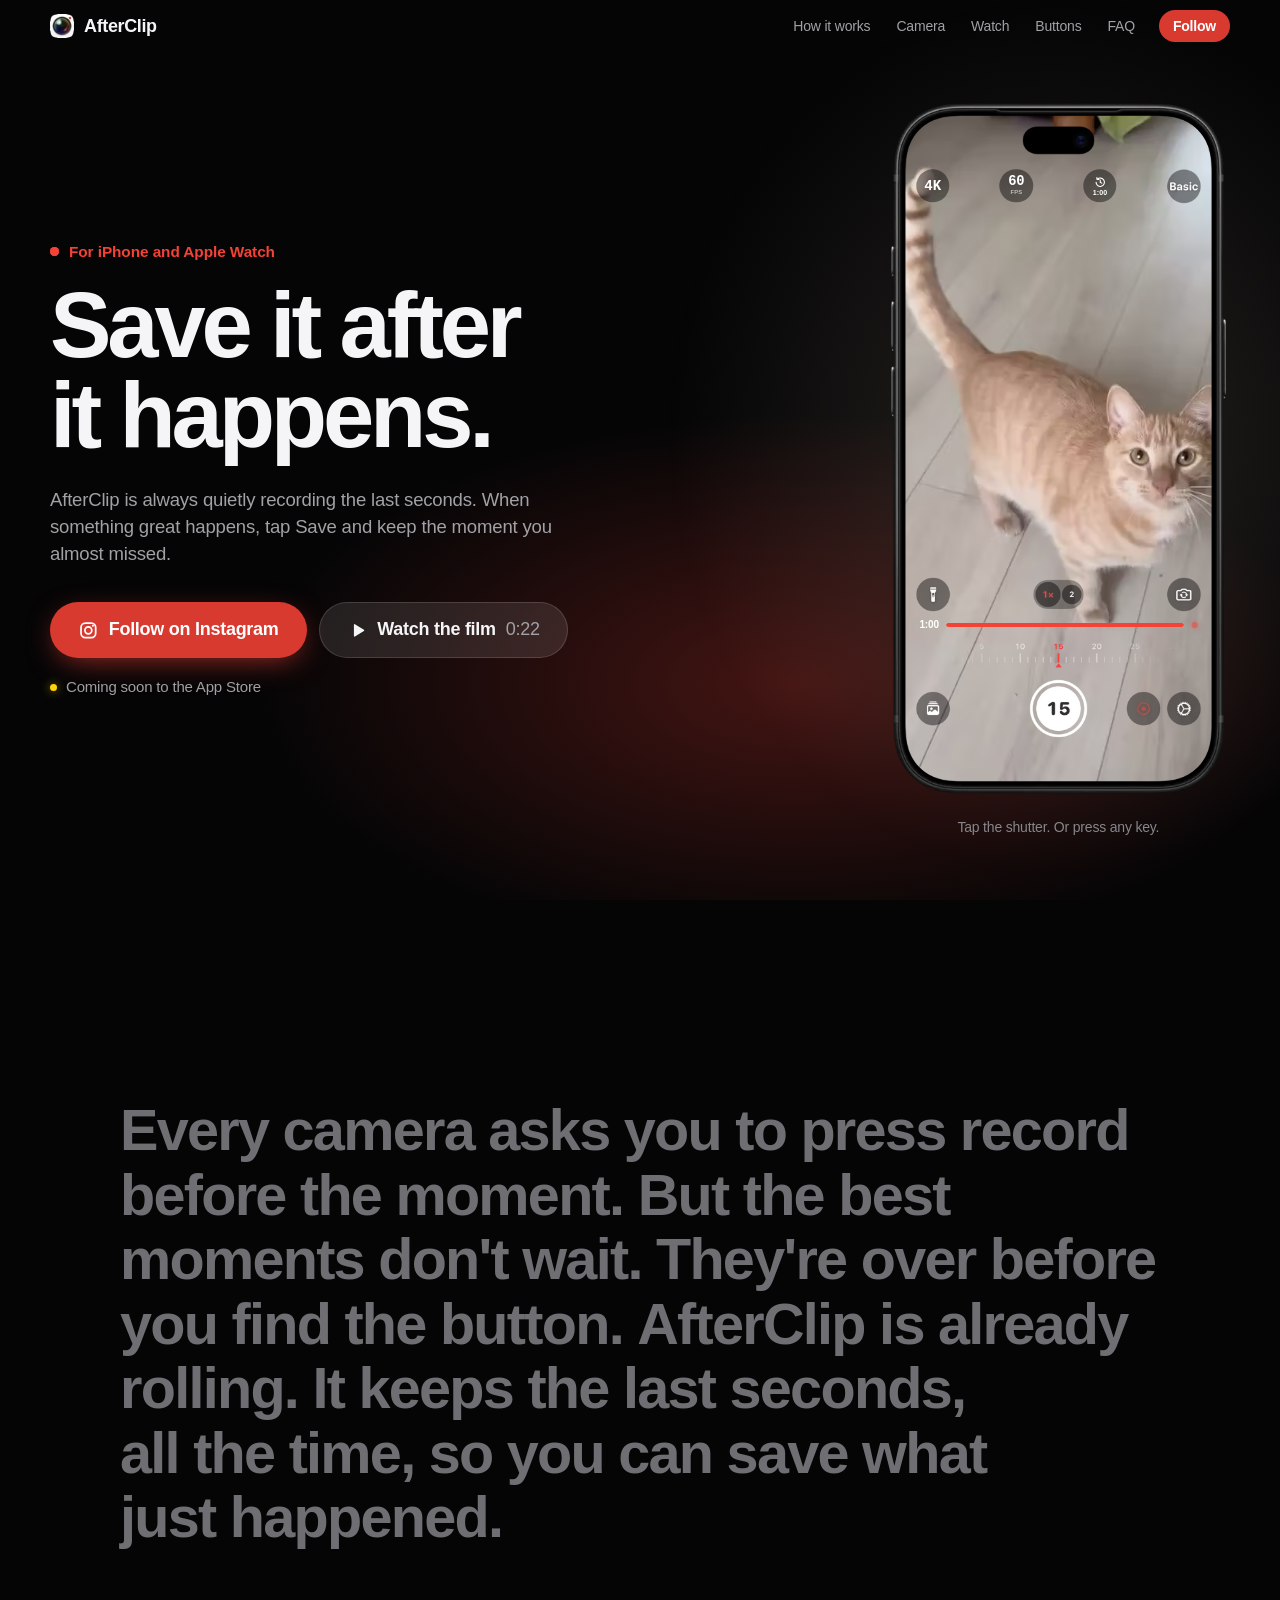
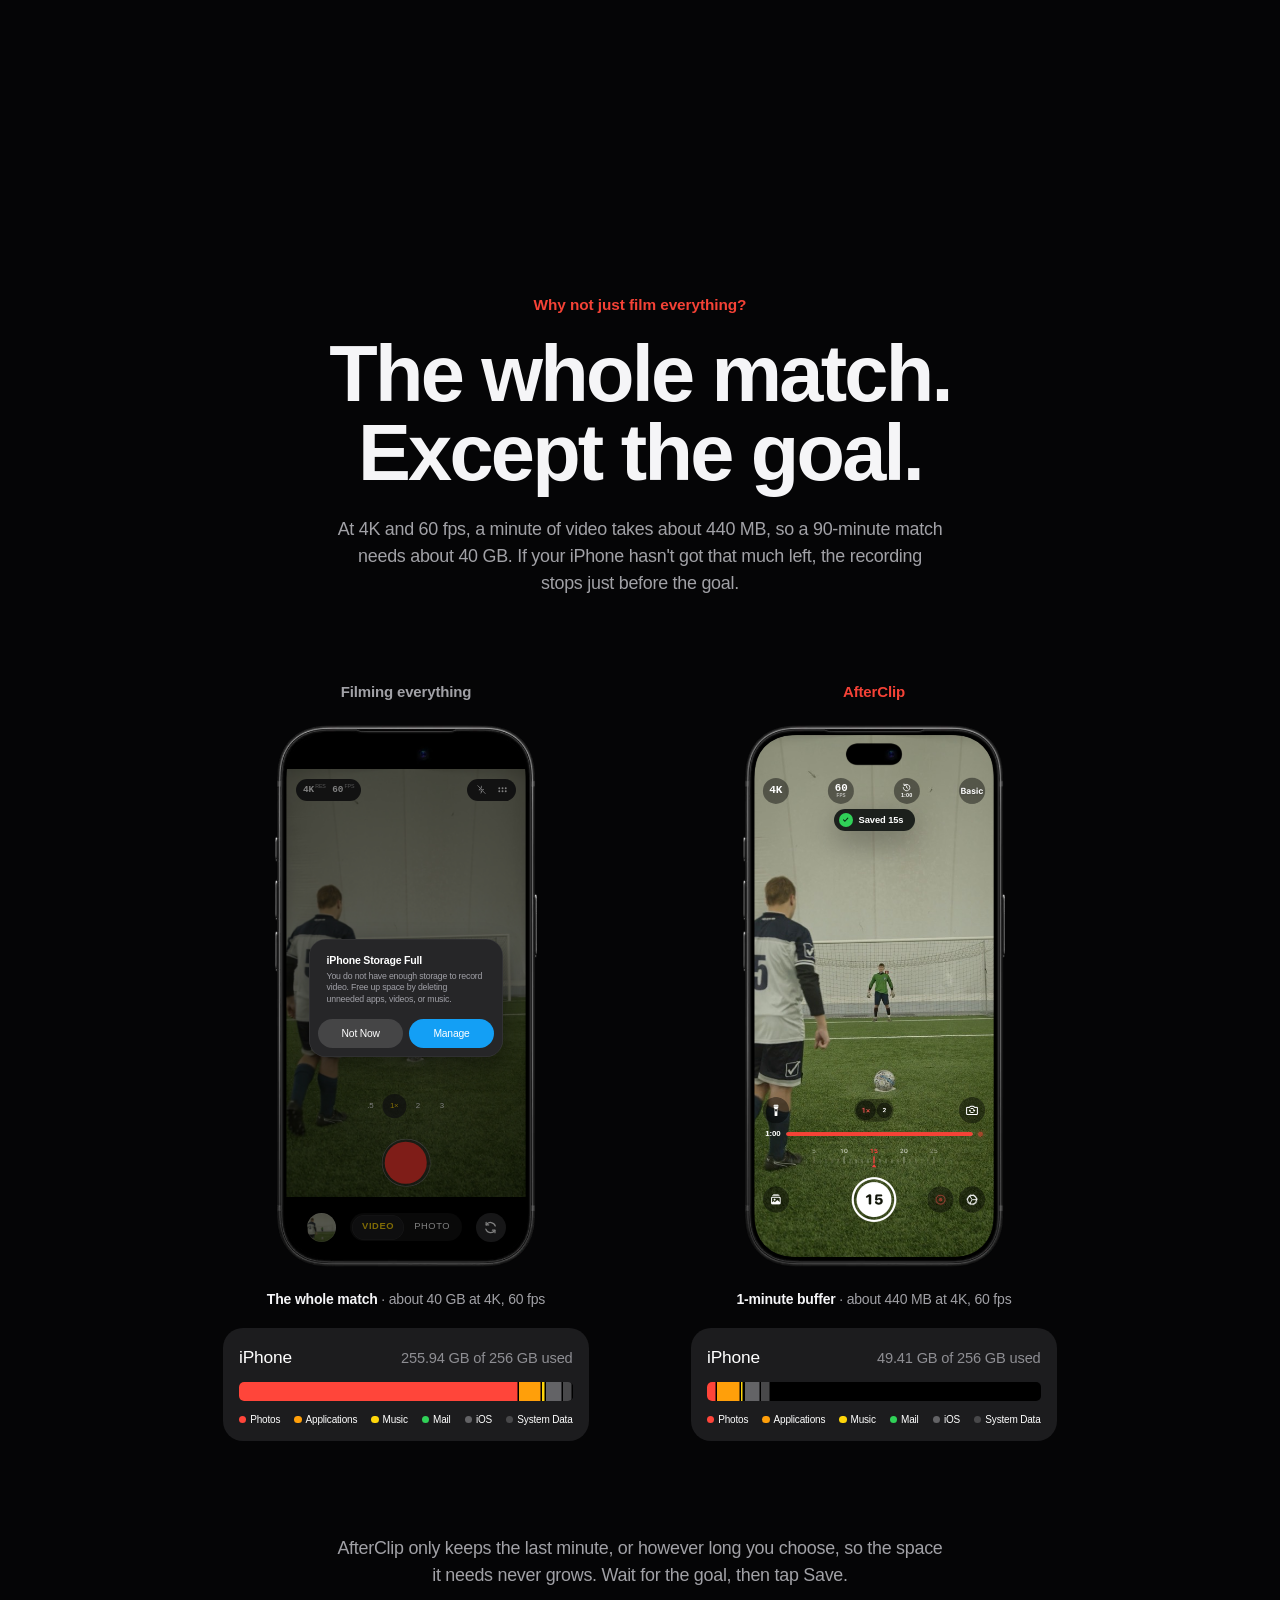
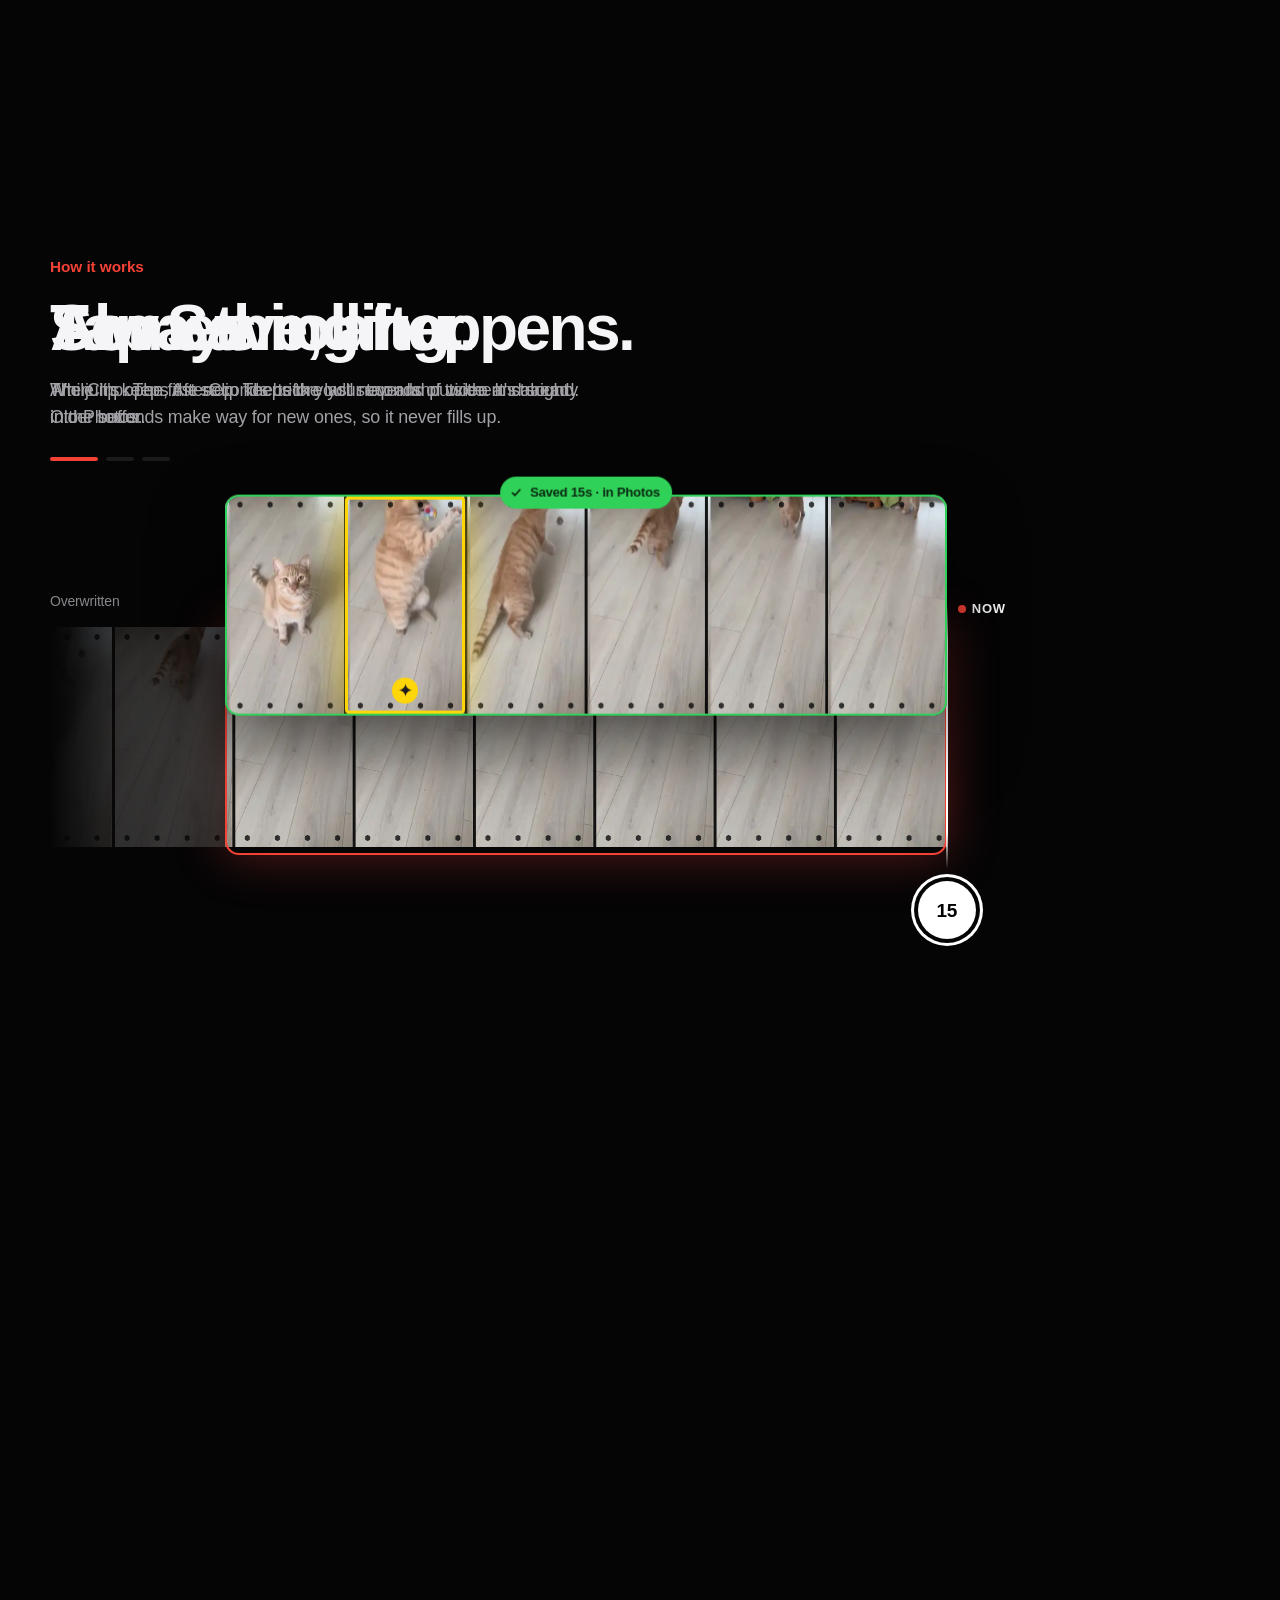
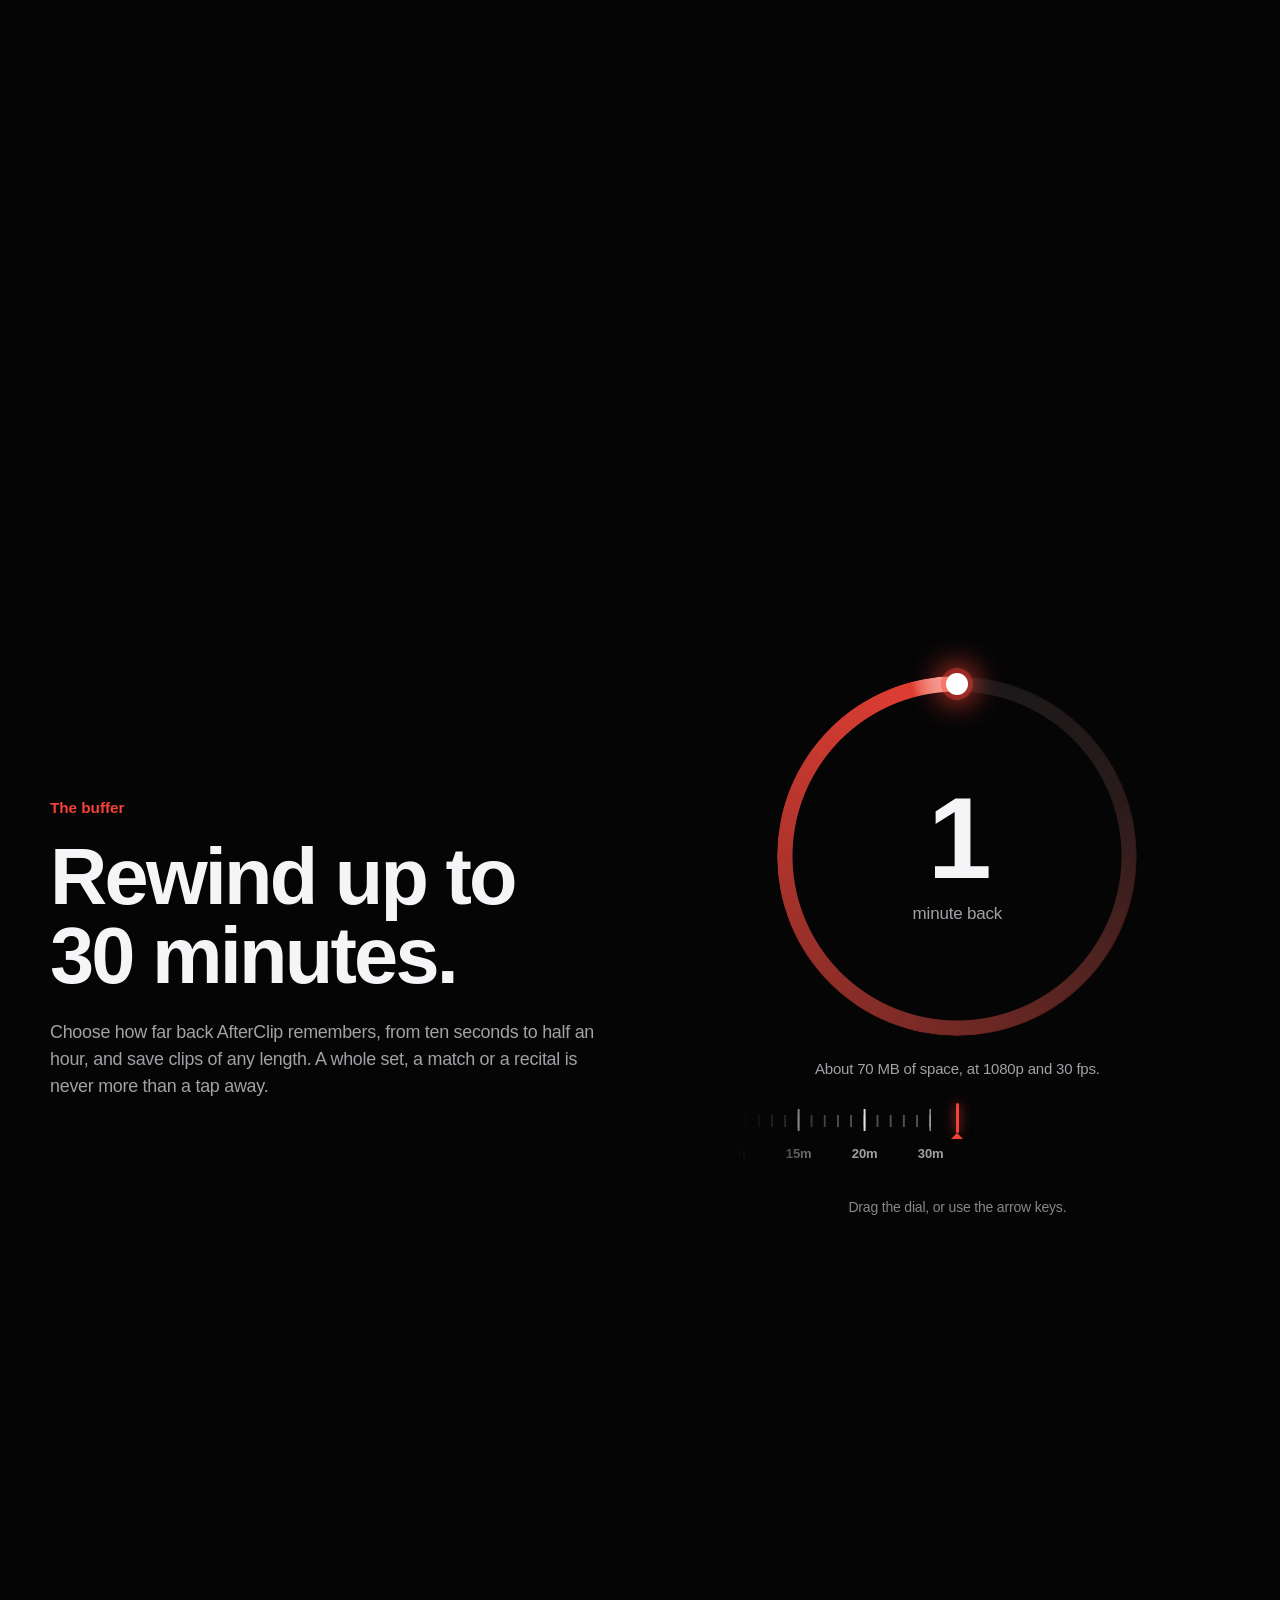
==== commit 8e35ffdb: "A bigger star, centred, on the moment's label" ====
--- a/index.html
+++ b/index.html
@@ -3,7 +3,7 @@
 <head>
   <meta charset="utf-8">
   <meta name="viewport" content="width=device-width, initial-scale=1, viewport-fit=cover">
-  <title>AfterClip — Save it after it happens</title>
+  <title>AfterClip: Save it after it happens</title>
   <meta name="description" content="AfterClip is the iPhone camera that's always recording the last seconds. When something great happens, tap Save and keep the moment you almost missed. 4K HDR, a 30-minute rewind and an Apple Watch remote.">
   <meta name="theme-color" content="#050506">
   <meta name="color-scheme" content="dark">
@@ -16,7 +16,7 @@
   <!-- <meta name="apple-itunes-app" content="app-id={{APP_ID}}"> -->
   <meta property="og:type" content="website">
   <meta property="og:site_name" content="AfterClip">
-  <meta property="og:title" content="AfterClip — Save it after it happens">
+  <meta property="og:title" content="AfterClip: Save it after it happens">
   <meta property="og:description" content="The iPhone camera that keeps the last seconds, so you can save the moment after it happens.">
   <!-- Link previews need absolute URLs: https://stratomediagroupltd.github.io/afterclip/ is where the site lives,
        e.g. https://yourname.github.io/afterclip/ -->
@@ -25,7 +25,7 @@
   <meta property="og:image:width" content="1200">
   <meta property="og:image:height" content="630">
   <meta name="twitter:card" content="summary_large_image">
-  <meta name="twitter:title" content="AfterClip — Save it after it happens">
+  <meta name="twitter:title" content="AfterClip: Save it after it happens">
   <meta name="twitter:description" content="The iPhone camera that keeps the last seconds, so you can save the moment after it happens.">
   <meta name="twitter:image" content="https://stratomediagroupltd.github.io/afterclip/assets/img/og.jpg">
   <link rel="preload" as="image" type="image/webp" fetchpriority="high"
@@ -644,11 +644,11 @@
 .tape__moment b {
 position: absolute; left: 50%; bottom: 10px; transform: translateX(-50%);
 display: inline-flex; align-items: center; gap: 5px;
-padding: 4px 9px; border-radius: 999px;
+padding: 3px 9px 3px 7px; border-radius: 999px;
 background: var(--yellow); color: #1d1d1f;
 font-size: 12px; font-weight: 700; line-height: 1; white-space: nowrap;
 }
-.tape__moment b i { font-style: normal; }
+.tape__moment b .ico { width: 15px; height: 15px; }
 @container (max-width: 123px) {
 .tape__moment b { justify-content: center; width: 26px; height: 26px; padding: 0; border-radius: 50%; }
 .tape__moment b span { display: none; }
@@ -960,6 +960,7 @@
       <symbol id="i-lock" viewBox="0 0 48 48"><rect x="10" y="21" width="28" height="21" rx="5" fill="none" stroke="currentColor" stroke-width="3"/><path d="M16 21v-5a8 8 0 0 1 16 0v5" fill="none" stroke="currentColor" stroke-width="3" stroke-linecap="round"/><circle cx="24" cy="31" r="2.6" fill="currentColor"/></symbol>
       <symbol id="i-arrow" viewBox="0 0 24 24"><path d="m9.5 6 6 6-6 6" fill="none" stroke="currentColor" stroke-width="2.2" stroke-linecap="round" stroke-linejoin="round"/></symbol>
       <symbol id="i-instagram" viewBox="0 0 24 24"><rect x="3.5" y="3.5" width="17" height="17" rx="5" fill="none" stroke="currentColor" stroke-width="2"/><circle cx="12" cy="12" r="4" fill="none" stroke="currentColor" stroke-width="2"/><circle cx="17.3" cy="6.7" r="1.25" fill="currentColor"/></symbol>
+      <symbol id="i-sparkle" viewBox="0 0 24 24"><path d="M12 1.5c.6 5.6 4.9 9.9 10.5 10.5-5.6.6-9.9 4.9-10.5 10.5-.6-5.6-4.9-9.9-10.5-10.5C7.1 11.4 11.4 7.1 12 1.5Z"/></symbol>
       <symbol id="i-close" viewBox="0 0 24 24"><path d="m7 7 10 10M17 7 7 17" fill="none" stroke="currentColor" stroke-width="2.2" stroke-linecap="round"/></symbol>
     </defs>
   </svg>
@@ -1176,7 +1177,7 @@
         <div class="tape" data-tape aria-hidden="true">
           <div class="tape__rec" data-tape-rec>
             <div class="tape__film" data-tape-film>
-              <span class="tape__moment" data-tape-moment><b><i>✦</i><span>The moment</span></b></span>
+              <span class="tape__moment" data-tape-moment><b><svg class="ico" aria-hidden="true"><use href="#i-sparkle"/></svg><span>The moment</span></b></span>
             </div>
           </div>
           <div class="tape__window" data-tape-window><span>The last 15 seconds</span></div>
@@ -1425,7 +1426,7 @@
             <span class="merge__label merge__label--a" data-merge-la>Saved 15s</span>
             <span class="merge__label merge__label--b" data-merge-lb>Saved 15s</span>
             <span class="merge__label merge__label--one" data-merge-one><svg class="ico"><use href="#i-check"/></svg>One clip · 17s</span>
-            <span class="merge__moment">✦</span>
+            <span class="merge__moment"><svg class="ico" aria-hidden="true"><use href="#i-sparkle"/></svg></span>
           </div>
         </div>
         <ul class="details">
--- a/assets/css/features.css
+++ b/assets/css/features.css
@@ -1,5 +1,5 @@
 /*
-  AfterClip — the landing page, second half: the camera bento, Apple Watch,
+  AfterClip: the landing page, second half: the camera bento, Apple Watch,
   any button, saves that join, privacy, the FAQ and the finale.
 */
 
@@ -228,9 +228,10 @@
 .merge__moment {
   position: absolute; left: calc(16 / 17 * 100%); top: 28px; z-index: 2;
   display: grid; place-items: center; width: 26px; height: 26px; margin-left: -13px; border-radius: 50%;
-  background: var(--yellow); color: #1d1d1f; font-size: 13px;
+  background: var(--yellow); color: #1d1d1f;
   box-shadow: 0 0 24px var(--yellow);
 }
+.merge__moment .ico { width: 16px; height: 16px; }
 .details { display: grid; grid-template-columns: repeat(3, minmax(0, 1fr)); gap: 20px; margin-top: clamp(70px, 9vw, 110px); }
 @media (max-width: 800px) { .details { grid-template-columns: 1fr; } }
 .details li { padding-top: 22px; border-top: 1px solid var(--line); }
--- a/assets/css/features.css
+++ b/assets/css/features.css
@@ -1,5 +1,5 @@
 /*
-  AfterClip — the landing page, second half: the camera bento, Apple Watch,
+  AfterClip: the landing page, second half: the camera bento, Apple Watch,
   any button, saves that join, privacy, the FAQ and the finale.
 */
 
@@ -228,9 +228,10 @@
 .merge__moment {
   position: absolute; left: calc(16 / 17 * 100%); top: 28px; z-index: 2;
   display: grid; place-items: center; width: 26px; height: 26px; margin-left: -13px; border-radius: 50%;
-  background: var(--yellow); color: #1d1d1f; font-size: 13px;
+  background: var(--yellow); color: #1d1d1f;
   box-shadow: 0 0 24px var(--yellow);
 }
+.merge__moment .ico { width: 16px; height: 16px; }
 .details { display: grid; grid-template-columns: repeat(3, minmax(0, 1fr)); gap: 20px; margin-top: clamp(70px, 9vw, 110px); }
 @media (max-width: 800px) { .details { grid-template-columns: 1fr; } }
 .details li { padding-top: 22px; border-top: 1px solid var(--line); }
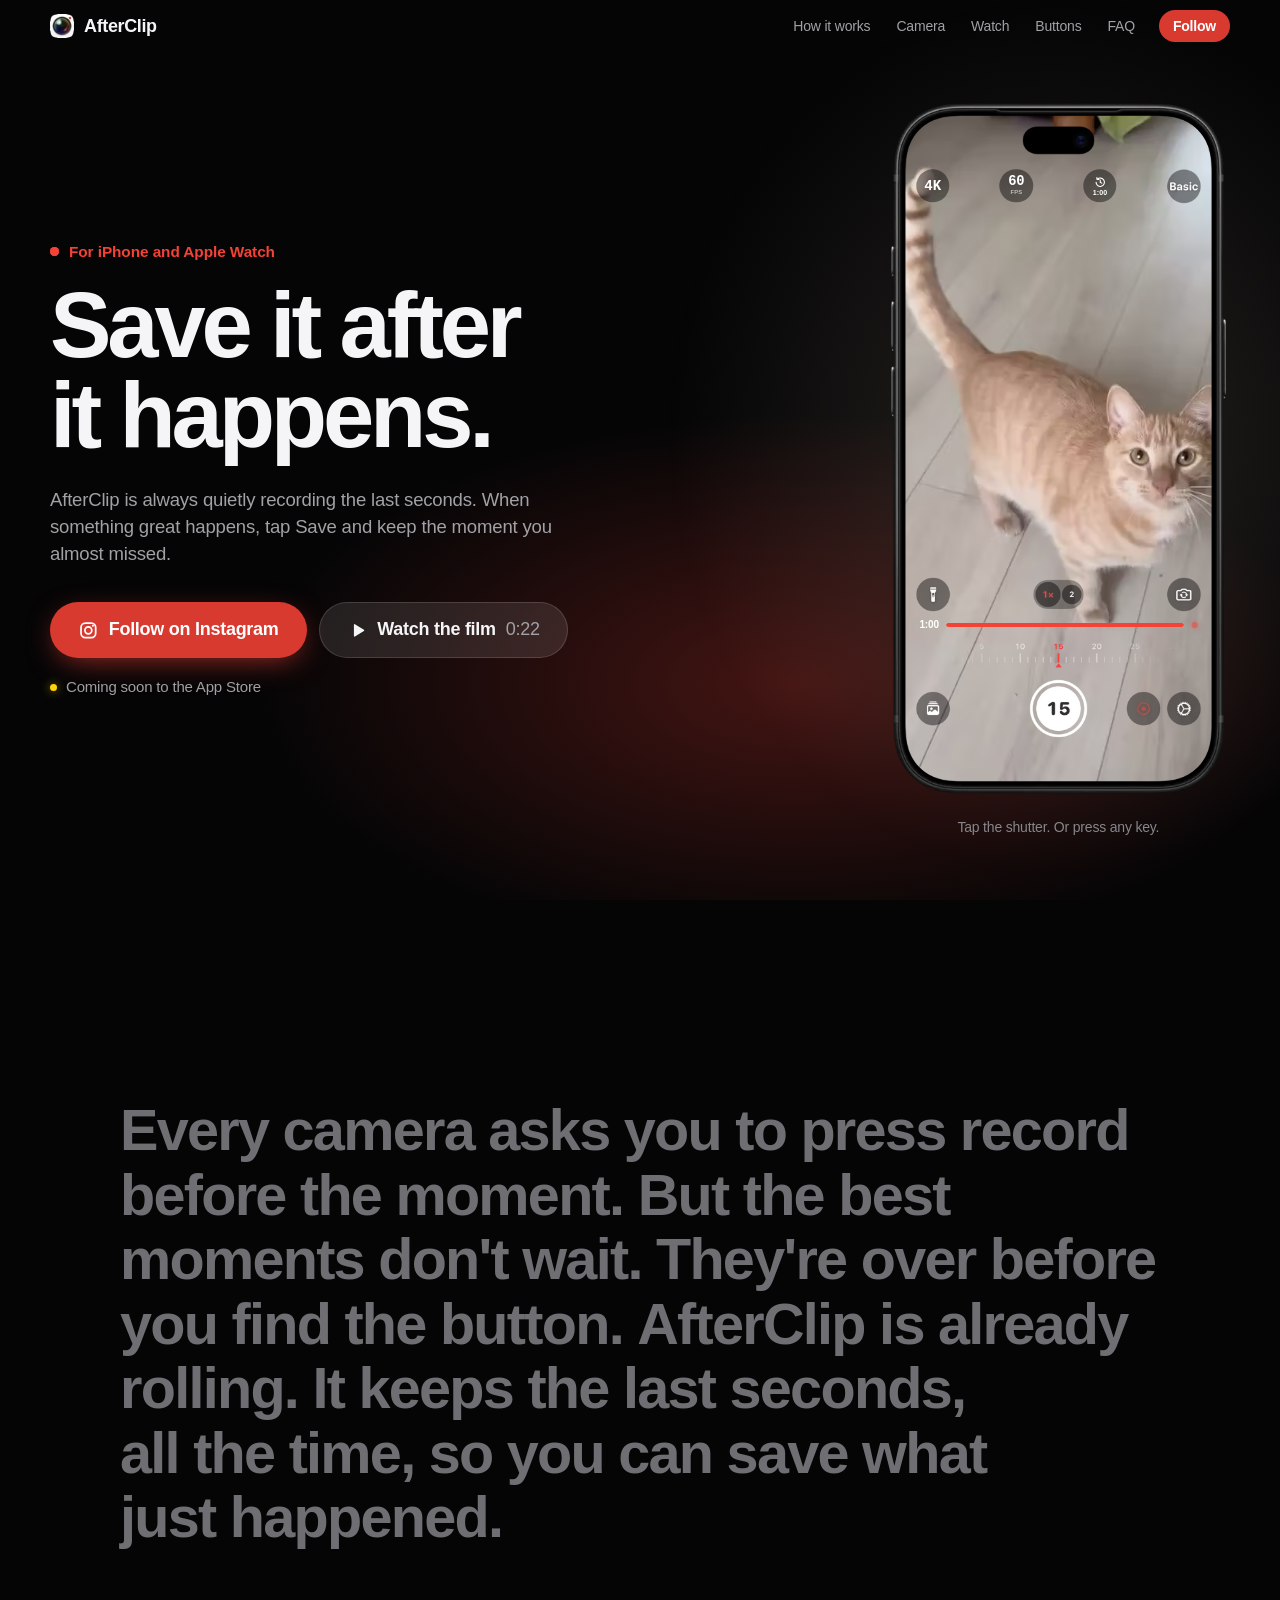
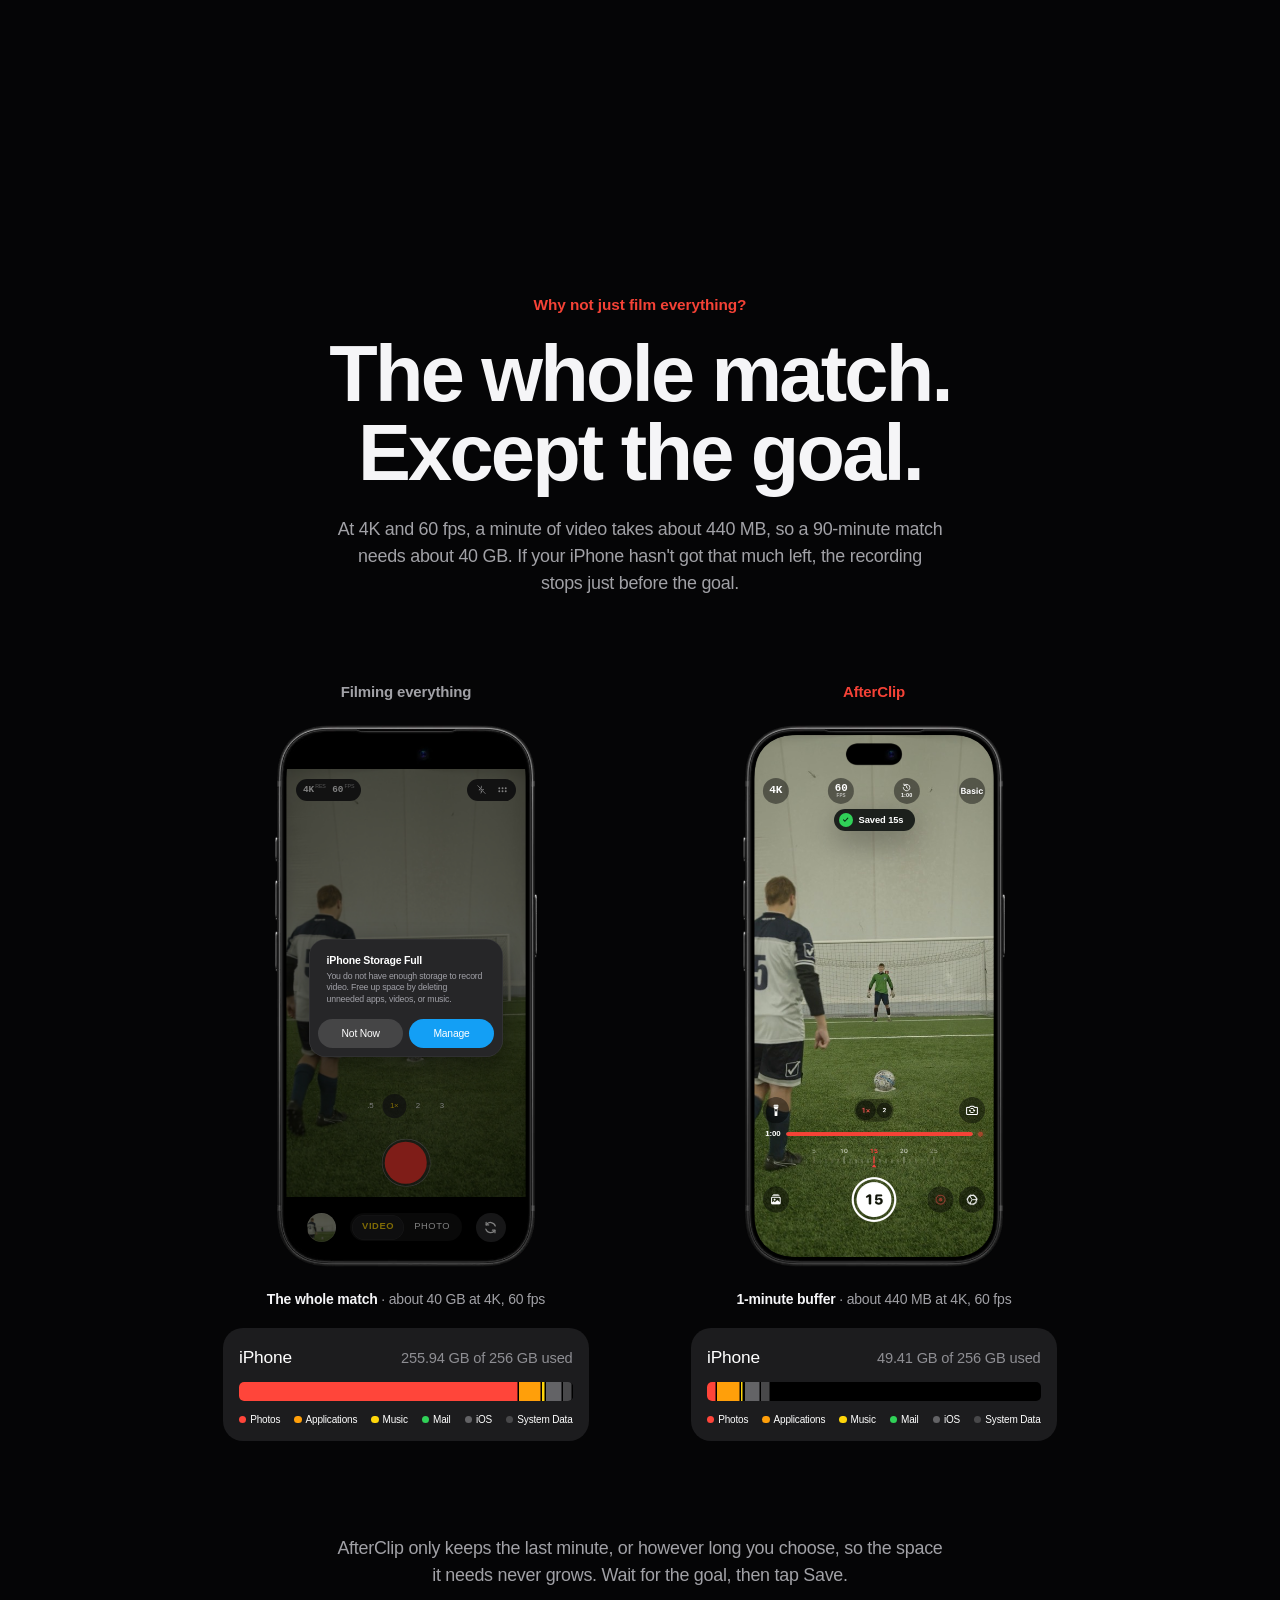
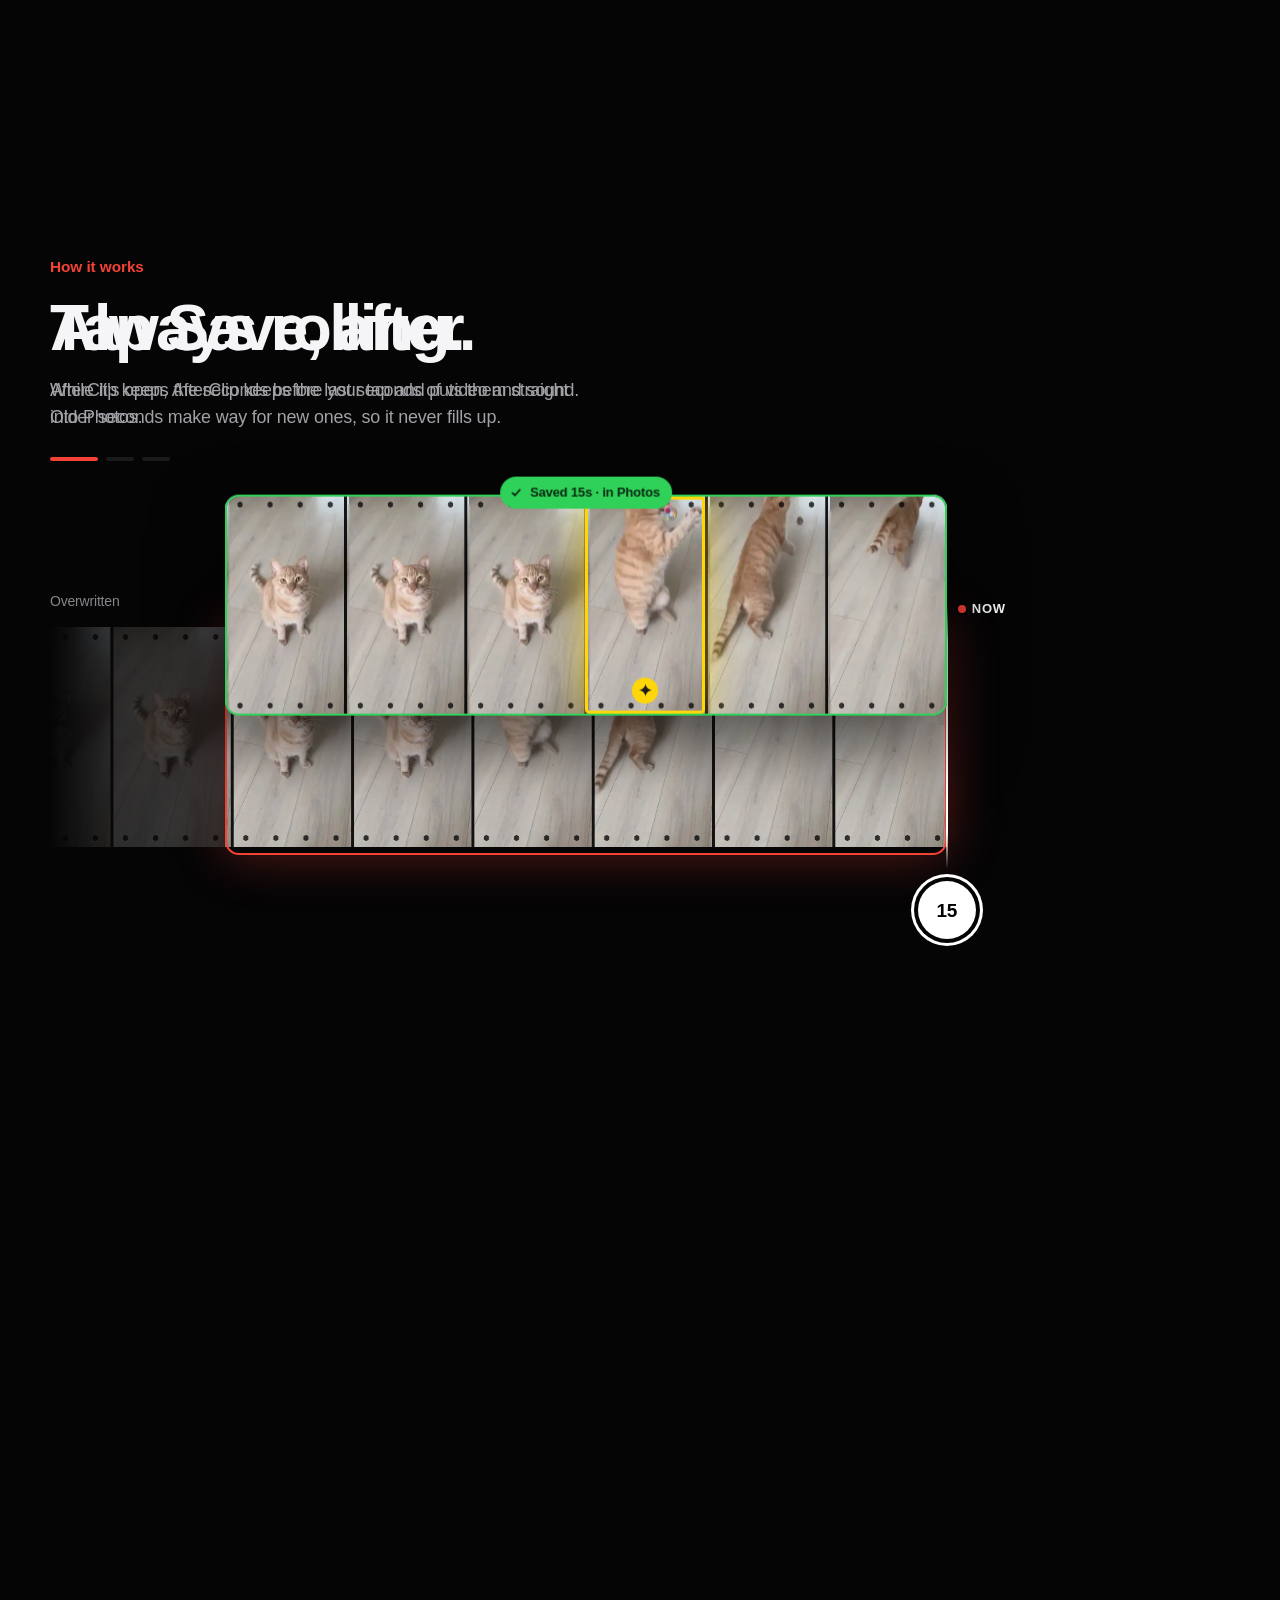
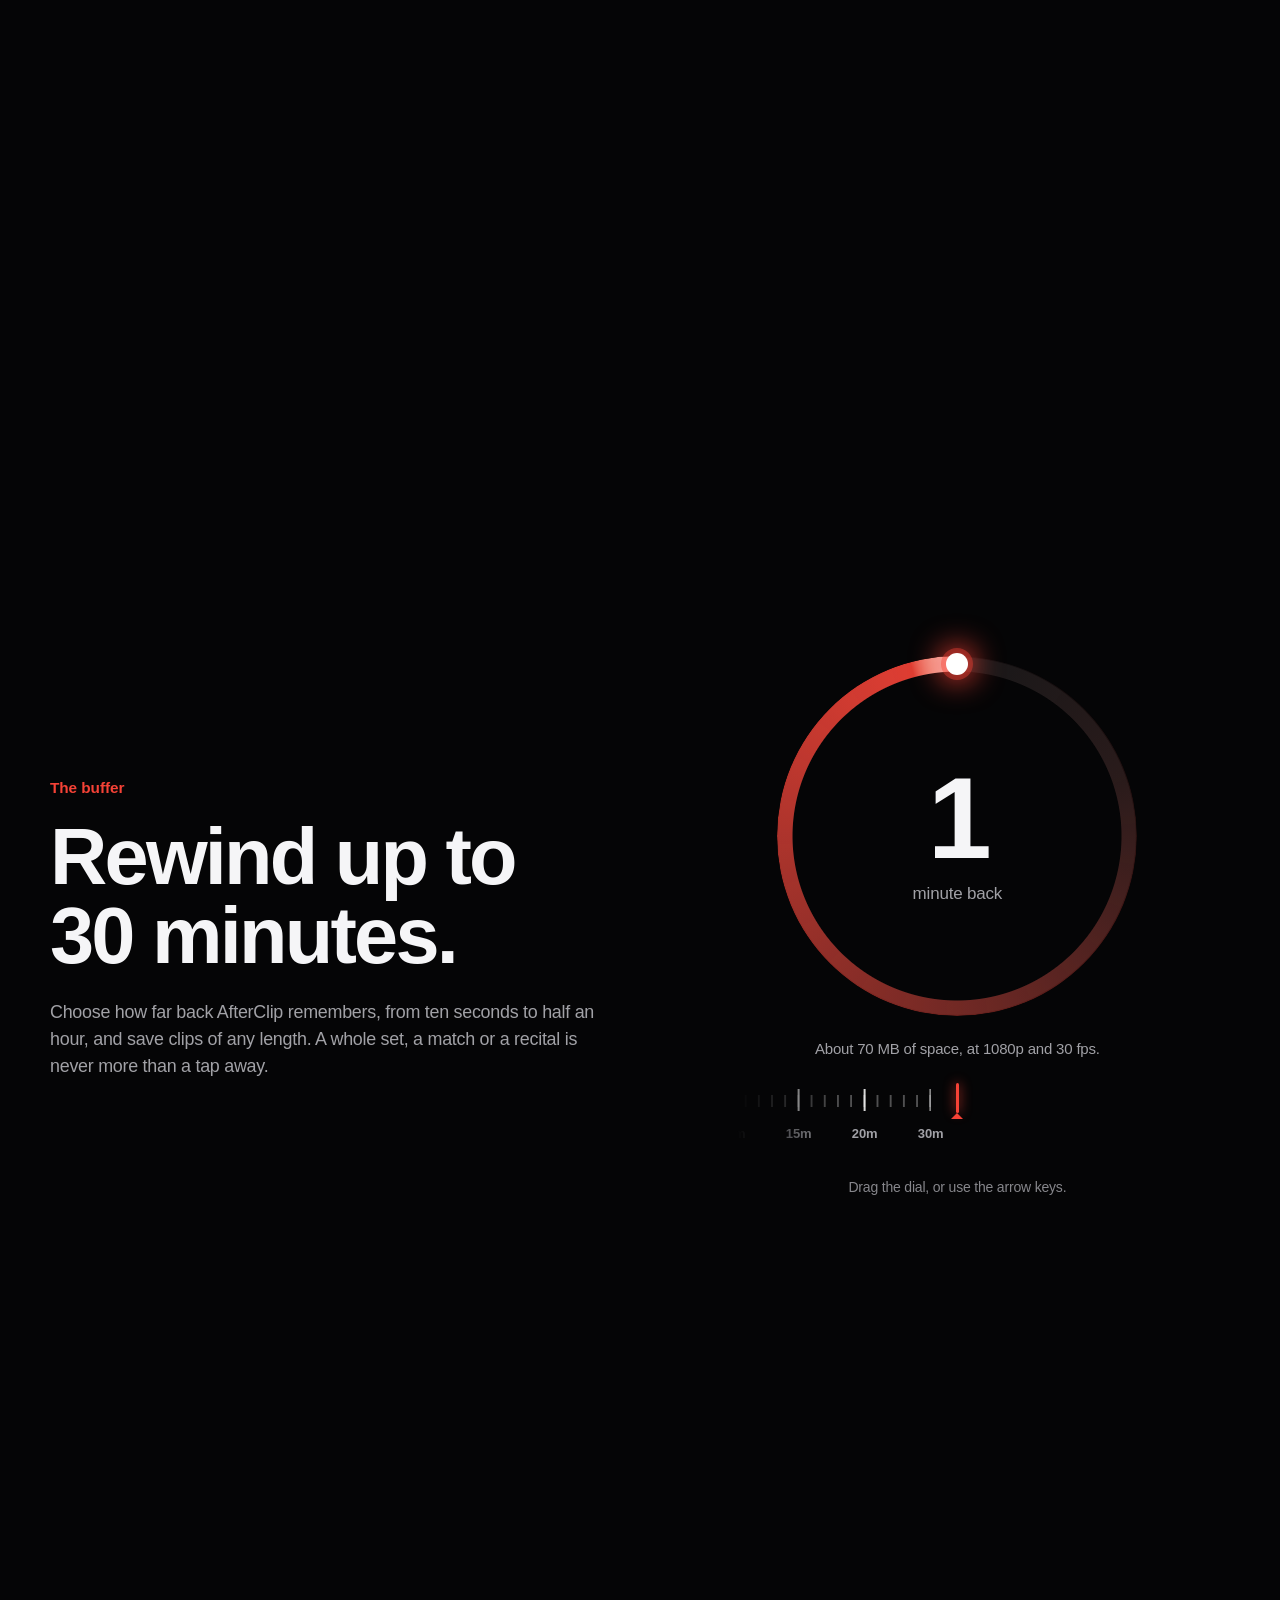
==== commit f4c8c580: "How it works: four frames of tape, a third of the scrolling" ====
--- a/index.html
+++ b/index.html
@@ -8,6 +8,8 @@
   <meta name="theme-color" content="#050506">
   <meta name="color-scheme" content="dark">
   <meta name="robots" content="index, follow, max-image-preview:large">
+  <!-- Google Search Console owns the site through this; keep it, or it stops. -->
+  <meta name="google-site-verification" content="yiXoZvbWytEb5aJO4Kf4C_b6ZOg4UcNelSuk_G61BUY">
   <link rel="canonical" href="https://stratomediagroupltd.github.io/afterclip/">
   <link rel="icon" href="assets/img/icon-32.png" sizes="32x32">
   <link rel="icon" href="assets/img/icon-64.png" sizes="64x64">
@@ -556,7 +558,7 @@
 .js .manifesto__text .w.is-lit { color: var(--text); }
 .js .manifesto__text strong .w.is-lit { color: var(--accent); }
 .how { position: relative; scroll-margin-top: 0; }
-.js .how { height: calc(var(--vh, 1vh) * 400); }
+.js .how { height: calc(var(--vh, 1vh) * 220); }
 .how__stage {
 --gap: clamp(26px, var(--vh, 1vh) * 6, 70px);
 display: flex; flex-direction: column; justify-content: center; gap: var(--gap);
@@ -644,12 +646,15 @@
 .tape__moment b {
 position: absolute; left: 50%; bottom: 10px; transform: translateX(-50%);
 display: inline-flex; align-items: center; gap: 5px;
+width: max-content;
 padding: 3px 9px 3px 7px; border-radius: 999px;
 background: var(--yellow); color: #1d1d1f;
 font-size: 12px; font-weight: 700; line-height: 1; white-space: nowrap;
 }
+.tape__film .tape__moment { transition: opacity 0.35s var(--ease-in-out); }
+.js .tape:not(.is-moment) .tape__film .tape__moment { opacity: 0; }
 .tape__moment b .ico { width: 15px; height: 15px; }
-@container (max-width: 123px) {
+@container (max-width: 127px) {
 .tape__moment b { justify-content: center; width: 26px; height: 26px; padding: 0; border-radius: 50%; }
 .tape__moment b span { display: none; }
 }
@@ -1414,19 +1419,26 @@
         <header class="section__head section__head--center">
           <p class="eyebrow">Clips</p>
           <h2 class="title" id="joins-title" data-wipe>One moment.<br>One clip.</h2>
-          <p class="body" data-reveal>Saved a second too early? Tap Save again. The clips join into one, with no footage saved twice.</p>
+          <p class="body" data-reveal>Tapped Save and the moment kept going? Tap again. You get one longer clip, not two that repeat each other.</p>
         </header>
-        <div class="merge" aria-hidden="true">
-          <div class="merge__scale"><span style="--at: 0">−15 s</span><span style="--at: 5">−10 s</span><span style="--at: 10">−5 s</span><span style="--at: 15">Tap</span><span style="--at: 17">Tap again</span></div>
-          <div class="merge__lanes" data-merge>
-            <div class="merge__goo">
-              <span class="merge__bar merge__bar--a" data-merge-a></span>
-              <span class="merge__bar merge__bar--b" data-merge-b></span>
-            </div>
-            <span class="merge__label merge__label--a" data-merge-la>Saved 15s</span>
-            <span class="merge__label merge__label--b" data-merge-lb>Saved 15s</span>
-            <span class="merge__label merge__label--one" data-merge-one><svg class="ico"><use href="#i-check"/></svg>One clip · 17s</span>
-            <span class="merge__moment"><svg class="ico" aria-hidden="true"><use href="#i-sparkle"/></svg></span>
+        <!-- Three steps, played in turn while it's on screen (clips.js); without the
+             script, the last one shows. -->
+        <div class="merge" data-merge data-step="3">
+          <ol class="merge__steps">
+            <li><button type="button" data-merge-go="1"><b>1</b><span>Tap Save. The 15 seconds before your tap are saved.</span></button></li>
+            <li><button type="button" data-merge-go="2"><b>2</b><span>The moment goes on. You tap again, 2 seconds later.</span></button></li>
+            <li><button type="button" data-merge-go="3" aria-current="step"><b>3</b><span>AfterClip joins the two: one 17‑second clip, nothing in it twice.</span></button></li>
+          </ol>
+          <div class="merge__track" aria-hidden="true">
+            <span class="merge__tap merge__tap--1"><b>1</b></span>
+            <span class="merge__tap merge__tap--2"><b>2</b></span>
+            <span class="merge__clip merge__clip--first"></span>
+            <span class="merge__note merge__note--first">15 s</span>
+            <span class="merge__clip merge__clip--second"></span>
+            <span class="merge__twice">13 s already saved</span>
+            <span class="merge__note merge__note--new">+2 s</span>
+            <span class="merge__clip merge__clip--one"></span>
+            <span class="merge__note merge__note--one"><svg class="ico"><use href="#i-check"/></svg>One clip · 17 s</span>
           </div>
         </div>
         <ul class="details">
--- a/assets/css/features.css
+++ b/assets/css/features.css
@@ -32,8 +32,12 @@
 
 /* The app's own screens, one per spec, cross-fading. */
 .specs__shot, .specs__shot img { position: absolute; inset: 0; width: 100%; height: 100%; object-fit: cover; }
-.js .specs__shot { opacity: 0; transition: opacity 0.6s var(--ease); }
-.js .specs__shot.is-on { opacity: 1; }
+/* The next screen dissolves in on top; the last one stays put beneath it and
+   goes only once it's covered, so the phone never dims in between. */
+.js .specs__shot { opacity: 0; transition: opacity 0.2s linear 0.5s; }
+.js .specs__shot.is-on { z-index: 1; opacity: 1; transition: opacity 0.5s var(--ease-in-out); }
+/* Near the section, every screen gets its own layer before it's needed. */
+.specs.is-near .specs__shot { will-change: opacity; }
 
 @media (max-width: 899px) {
   .specs { grid-template-columns: 1fr; gap: 30px; }
@@ -198,40 +202,93 @@
 
 /* ───────── Saves that join ───────── */
 
-.merge { max-width: 900px; margin: 0 auto; padding: 0 4px; }
-/* Seconds along a 17-second line: the first tap at 15, the second at 17. */
-.merge__scale { position: relative; height: 13px; margin-bottom: 18px; color: var(--faint); font: 600 13px/1 var(--font-mono); }
-.merge__scale span { position: absolute; left: calc(var(--at) / 17 * 100%); transform: translateX(-50%); white-space: nowrap; }
-.merge__scale span:first-child { transform: none; }
-.merge__scale span:last-child { transform: translateX(-100%); color: var(--text); }
-.merge__scale span:nth-child(4) { color: var(--text); }
-.merge__lanes { position: relative; height: 170px; }
-.merge__goo { position: absolute; inset: 0; }
-.merge__bar {
-  position: absolute; height: 48px; border-radius: 24px;
+.merge { max-width: 900px; margin: 0 auto; }
+
+/* The three steps; the one playing is lit, and any can be chosen. */
+.merge__steps { display: grid; grid-template-columns: repeat(3, minmax(0, 1fr)); gap: 12px; margin-bottom: 40px; }
+.merge__steps button {
+  display: flex; align-items: flex-start; gap: 12px; width: 100%; height: 100%;
+  padding: 16px 18px; border: 1px solid var(--line); border-radius: 18px; background: none;
+  color: var(--faint); font: inherit; font-size: 15px; line-height: 1.4; text-align: left; cursor: pointer;
+  transition: color 0.3s, border-color 0.3s, background-color 0.3s;
+}
+.merge__steps button:hover { color: var(--muted); }
+.merge__steps b, .merge__tap b {
+  flex: none; display: grid; place-items: center; width: 24px; height: 24px; border-radius: 50%;
+  background: rgb(255 255 255 / 0.12); color: var(--text); font-size: 13px; font-weight: 700; line-height: 1;
+  transition: background-color 0.3s, color 0.3s;
+}
+.merge__steps [aria-current="step"] { color: var(--text); border-color: rgb(255 255 255 / 0.2); background: rgb(255 255 255 / 0.05); }
+.merge__steps [aria-current="step"] b { background: var(--accent); color: var(--on-accent); }
+.merge__steps li:last-child [aria-current="step"] b { background: var(--green); color: #032b10; }
+
+/* Eighteen seconds along: the first tap at 15, the second at 17. */
+.merge__track { --lane-1: 46px; --lane-2: 116px; --bar: 48px; position: relative; height: 170px; }
+.merge__tap { position: absolute; top: 0; bottom: 0; width: 24px; margin-left: -12px; opacity: 0; transition: opacity 0.4s; }
+.merge__tap::after {
+  content: ""; position: absolute; left: 50%; top: 30px; bottom: 0; width: 0;
+  border-left: 2px dashed rgb(255 255 255 / 0.35);
+}
+.merge__tap b { background: var(--accent); color: var(--on-accent); }
+.merge__tap--1 { left: calc(15 / 18 * 100%); }
+.merge__tap--2 { left: calc(17 / 18 * 100%); }
+
+/* Clips grow from the tap back (clipped, so their round ends stay round). */
+.merge__clip {
+  position: absolute; height: var(--bar); border-radius: calc(var(--bar) / 2);
   background: linear-gradient(90deg, #a8251c, #d2352a);
-  width: calc(15 / 17 * 100%);
-}
-.merge__bar--a { left: 0; top: 34px; }
-.merge__bar--b { left: calc(2 / 17 * 100%); top: 34px; }
-.js .merge__bar--b { top: 108px; }
-.merge__label { position: absolute; display: inline-flex; align-items: center; gap: 6px; font-size: 14px; font-weight: 700; white-space: nowrap; transition: opacity 0.4s; }
-.merge__label--a { left: 18px; top: 46px; color: var(--on-accent); }
-.merge__label--b { right: 18px; top: 46px; color: var(--on-accent); }
-.js .merge__label--b { top: 120px; }
-.merge__label--one { left: 50%; top: 0; transform: translateX(-50%); color: var(--green); opacity: 1; }
-.js .merge__label--one { opacity: 0; }
-.js .merge.is-one .merge__label--one { opacity: 1; }
-.js .merge.is-one .merge__label--a, .js .merge.is-one .merge__label--b { opacity: 0; }
-html:not(.js) .merge__label--a, html:not(.js) .merge__label--b { display: none; }
-.merge__label--one .ico { width: 18px; height: 18px; }
-.merge__moment {
-  position: absolute; left: calc(16 / 17 * 100%); top: 28px; z-index: 2;
-  display: grid; place-items: center; width: 26px; height: 26px; margin-left: -13px; border-radius: 50%;
-  background: var(--yellow); color: #1d1d1f;
-  box-shadow: 0 0 24px var(--yellow);
-}
-.merge__moment .ico { width: 16px; height: 16px; }
+  clip-path: inset(0 0 0 100% round calc(var(--bar) / 2));
+  transition: clip-path 0.8s var(--ease-in-out), transform 0.6s var(--ease-in-out), opacity 0.4s;
+}
+.merge__clip--first { top: var(--lane-1); left: 0; width: calc(15 / 18 * 100%); }
+.merge__clip--second { top: var(--lane-2); left: calc(2 / 18 * 100%); width: calc(15 / 18 * 100%); }
+.merge__clip--one {
+  top: var(--lane-1); left: 0; width: calc(17 / 18 * 100%); opacity: 0;
+  clip-path: inset(0 calc(2 / 17 * 100%) 0 0 round calc(var(--bar) / 2));
+  box-shadow: inset 0 0 0 2px var(--green);
+}
+.merge__note, .merge__twice {
+  position: absolute; height: var(--bar);
+  display: flex; align-items: center; justify-content: center; gap: 6px;
+  color: #fff; font-size: 14px; font-weight: 700; white-space: nowrap;
+  opacity: 0; transition: opacity 0.3s; pointer-events: none;
+}
+.merge__note--first { top: var(--lane-1); left: 0; width: calc(15 / 18 * 100%); }
+.merge__note--new { top: var(--lane-2); left: calc(15 / 18 * 100%); width: calc(2 / 18 * 100%); font-size: 13px; }
+.merge__note--one { top: var(--lane-1); left: 0; width: calc(17 / 18 * 100%); }
+.merge__note--one .ico { width: 18px; height: 18px; color: var(--green); }
+/* What the second clip would repeat. */
+.merge__twice {
+  top: var(--lane-2); left: calc(2 / 18 * 100%); width: calc(13 / 18 * 100%);
+  border-radius: calc(var(--bar) / 2) 0 0 calc(var(--bar) / 2);
+  background: repeating-linear-gradient(135deg, rgb(0 0 0 / 0.5) 0 7px, rgb(0 0 0 / 0.25) 7px 14px);
+  font-size: 13px; font-weight: 600;
+}
+
+/* Step 1: the first save. */
+.merge:is([data-step="1"], [data-step="2"], [data-step="3"]) .merge__tap--1,
+.merge:is([data-step="2"], [data-step="3"]) .merge__tap--2 { opacity: 1; }
+.merge:is([data-step="1"], [data-step="2"], [data-step="3"]) .merge__clip--first { clip-path: inset(0 round calc(var(--bar) / 2)); }
+.merge:is([data-step="1"], [data-step="2"]) .merge__note--first { opacity: 1; transition-delay: 0.5s; }
+/* Step 2: the second save, most of it a repeat. */
+.merge:is([data-step="2"], [data-step="3"]) .merge__clip--second { clip-path: inset(0 round calc(var(--bar) / 2)); }
+.merge[data-step="2"] :is(.merge__twice, .merge__note--new) { opacity: 1; transition-delay: 0.6s; }
+/* Step 3: the second rises into the first, and they're one clip. */
+.merge[data-step="3"] .merge__clip--second { transform: translateY(calc(var(--lane-1) - var(--lane-2))); opacity: 0; }
+.merge[data-step="3"] .merge__clip--first { opacity: 0; transition-delay: 0s, 0s, 0.9s; }
+.merge[data-step="3"] .merge__clip--one {
+  opacity: 1; clip-path: inset(0 round calc(var(--bar) / 2));
+  transition-delay: 0.45s, 0s, 0.45s;
+}
+.merge[data-step="3"] .merge__note--one { opacity: 1; transition-delay: 1.1s; }
+/* Back to the start between rounds, without playing the steps backwards. */
+.merge.is-resetting, .merge.is-resetting * { transition: none !important; }
+
+@media (max-width: 700px) {
+  .merge__steps { grid-template-columns: 1fr; gap: 8px; margin-bottom: 30px; }
+  .merge__steps button { padding: 12px 14px; font-size: 14px; }
+  .merge__note, .merge__twice { font-size: 12px; }
+}
 .details { display: grid; grid-template-columns: repeat(3, minmax(0, 1fr)); gap: 20px; margin-top: clamp(70px, 9vw, 110px); }
 @media (max-width: 800px) { .details { grid-template-columns: 1fr; } }
 .details li { padding-top: 22px; border-top: 1px solid var(--line); }
@@ -303,11 +360,6 @@
   box-shadow: 0 30px 80px color-mix(in srgb, var(--accent) 45%, transparent), 0 10px 30px rgb(0 0 0 / 0.5);
 }
 .finale__ctas { display: flex; flex-wrap: wrap; justify-content: center; gap: 12px; margin-top: 36px; }
-
-/* Small screens: the two taps are too close to label both. */
-@media (max-width: 600px) {
-  .merge__scale span:nth-child(2), .merge__scale span:nth-child(4) { display: none; }
-}
 
 /* ───────── A sport's own set-up (its page only) ───────── */
 
--- a/assets/css/features.css
+++ b/assets/css/features.css
@@ -32,8 +32,12 @@
 
 /* The app's own screens, one per spec, cross-fading. */
 .specs__shot, .specs__shot img { position: absolute; inset: 0; width: 100%; height: 100%; object-fit: cover; }
-.js .specs__shot { opacity: 0; transition: opacity 0.6s var(--ease); }
-.js .specs__shot.is-on { opacity: 1; }
+/* The next screen dissolves in on top; the last one stays put beneath it and
+   goes only once it's covered, so the phone never dims in between. */
+.js .specs__shot { opacity: 0; transition: opacity 0.2s linear 0.5s; }
+.js .specs__shot.is-on { z-index: 1; opacity: 1; transition: opacity 0.5s var(--ease-in-out); }
+/* Near the section, every screen gets its own layer before it's needed. */
+.specs.is-near .specs__shot { will-change: opacity; }
 
 @media (max-width: 899px) {
   .specs { grid-template-columns: 1fr; gap: 30px; }
@@ -198,40 +202,93 @@
 
 /* ───────── Saves that join ───────── */
 
-.merge { max-width: 900px; margin: 0 auto; padding: 0 4px; }
-/* Seconds along a 17-second line: the first tap at 15, the second at 17. */
-.merge__scale { position: relative; height: 13px; margin-bottom: 18px; color: var(--faint); font: 600 13px/1 var(--font-mono); }
-.merge__scale span { position: absolute; left: calc(var(--at) / 17 * 100%); transform: translateX(-50%); white-space: nowrap; }
-.merge__scale span:first-child { transform: none; }
-.merge__scale span:last-child { transform: translateX(-100%); color: var(--text); }
-.merge__scale span:nth-child(4) { color: var(--text); }
-.merge__lanes { position: relative; height: 170px; }
-.merge__goo { position: absolute; inset: 0; }
-.merge__bar {
-  position: absolute; height: 48px; border-radius: 24px;
+.merge { max-width: 900px; margin: 0 auto; }
+
+/* The three steps; the one playing is lit, and any can be chosen. */
+.merge__steps { display: grid; grid-template-columns: repeat(3, minmax(0, 1fr)); gap: 12px; margin-bottom: 40px; }
+.merge__steps button {
+  display: flex; align-items: flex-start; gap: 12px; width: 100%; height: 100%;
+  padding: 16px 18px; border: 1px solid var(--line); border-radius: 18px; background: none;
+  color: var(--faint); font: inherit; font-size: 15px; line-height: 1.4; text-align: left; cursor: pointer;
+  transition: color 0.3s, border-color 0.3s, background-color 0.3s;
+}
+.merge__steps button:hover { color: var(--muted); }
+.merge__steps b, .merge__tap b {
+  flex: none; display: grid; place-items: center; width: 24px; height: 24px; border-radius: 50%;
+  background: rgb(255 255 255 / 0.12); color: var(--text); font-size: 13px; font-weight: 700; line-height: 1;
+  transition: background-color 0.3s, color 0.3s;
+}
+.merge__steps [aria-current="step"] { color: var(--text); border-color: rgb(255 255 255 / 0.2); background: rgb(255 255 255 / 0.05); }
+.merge__steps [aria-current="step"] b { background: var(--accent); color: var(--on-accent); }
+.merge__steps li:last-child [aria-current="step"] b { background: var(--green); color: #032b10; }
+
+/* Eighteen seconds along: the first tap at 15, the second at 17. */
+.merge__track { --lane-1: 46px; --lane-2: 116px; --bar: 48px; position: relative; height: 170px; }
+.merge__tap { position: absolute; top: 0; bottom: 0; width: 24px; margin-left: -12px; opacity: 0; transition: opacity 0.4s; }
+.merge__tap::after {
+  content: ""; position: absolute; left: 50%; top: 30px; bottom: 0; width: 0;
+  border-left: 2px dashed rgb(255 255 255 / 0.35);
+}
+.merge__tap b { background: var(--accent); color: var(--on-accent); }
+.merge__tap--1 { left: calc(15 / 18 * 100%); }
+.merge__tap--2 { left: calc(17 / 18 * 100%); }
+
+/* Clips grow from the tap back (clipped, so their round ends stay round). */
+.merge__clip {
+  position: absolute; height: var(--bar); border-radius: calc(var(--bar) / 2);
   background: linear-gradient(90deg, #a8251c, #d2352a);
-  width: calc(15 / 17 * 100%);
-}
-.merge__bar--a { left: 0; top: 34px; }
-.merge__bar--b { left: calc(2 / 17 * 100%); top: 34px; }
-.js .merge__bar--b { top: 108px; }
-.merge__label { position: absolute; display: inline-flex; align-items: center; gap: 6px; font-size: 14px; font-weight: 700; white-space: nowrap; transition: opacity 0.4s; }
-.merge__label--a { left: 18px; top: 46px; color: var(--on-accent); }
-.merge__label--b { right: 18px; top: 46px; color: var(--on-accent); }
-.js .merge__label--b { top: 120px; }
-.merge__label--one { left: 50%; top: 0; transform: translateX(-50%); color: var(--green); opacity: 1; }
-.js .merge__label--one { opacity: 0; }
-.js .merge.is-one .merge__label--one { opacity: 1; }
-.js .merge.is-one .merge__label--a, .js .merge.is-one .merge__label--b { opacity: 0; }
-html:not(.js) .merge__label--a, html:not(.js) .merge__label--b { display: none; }
-.merge__label--one .ico { width: 18px; height: 18px; }
-.merge__moment {
-  position: absolute; left: calc(16 / 17 * 100%); top: 28px; z-index: 2;
-  display: grid; place-items: center; width: 26px; height: 26px; margin-left: -13px; border-radius: 50%;
-  background: var(--yellow); color: #1d1d1f;
-  box-shadow: 0 0 24px var(--yellow);
-}
-.merge__moment .ico { width: 16px; height: 16px; }
+  clip-path: inset(0 0 0 100% round calc(var(--bar) / 2));
+  transition: clip-path 0.8s var(--ease-in-out), transform 0.6s var(--ease-in-out), opacity 0.4s;
+}
+.merge__clip--first { top: var(--lane-1); left: 0; width: calc(15 / 18 * 100%); }
+.merge__clip--second { top: var(--lane-2); left: calc(2 / 18 * 100%); width: calc(15 / 18 * 100%); }
+.merge__clip--one {
+  top: var(--lane-1); left: 0; width: calc(17 / 18 * 100%); opacity: 0;
+  clip-path: inset(0 calc(2 / 17 * 100%) 0 0 round calc(var(--bar) / 2));
+  box-shadow: inset 0 0 0 2px var(--green);
+}
+.merge__note, .merge__twice {
+  position: absolute; height: var(--bar);
+  display: flex; align-items: center; justify-content: center; gap: 6px;
+  color: #fff; font-size: 14px; font-weight: 700; white-space: nowrap;
+  opacity: 0; transition: opacity 0.3s; pointer-events: none;
+}
+.merge__note--first { top: var(--lane-1); left: 0; width: calc(15 / 18 * 100%); }
+.merge__note--new { top: var(--lane-2); left: calc(15 / 18 * 100%); width: calc(2 / 18 * 100%); font-size: 13px; }
+.merge__note--one { top: var(--lane-1); left: 0; width: calc(17 / 18 * 100%); }
+.merge__note--one .ico { width: 18px; height: 18px; color: var(--green); }
+/* What the second clip would repeat. */
+.merge__twice {
+  top: var(--lane-2); left: calc(2 / 18 * 100%); width: calc(13 / 18 * 100%);
+  border-radius: calc(var(--bar) / 2) 0 0 calc(var(--bar) / 2);
+  background: repeating-linear-gradient(135deg, rgb(0 0 0 / 0.5) 0 7px, rgb(0 0 0 / 0.25) 7px 14px);
+  font-size: 13px; font-weight: 600;
+}
+
+/* Step 1: the first save. */
+.merge:is([data-step="1"], [data-step="2"], [data-step="3"]) .merge__tap--1,
+.merge:is([data-step="2"], [data-step="3"]) .merge__tap--2 { opacity: 1; }
+.merge:is([data-step="1"], [data-step="2"], [data-step="3"]) .merge__clip--first { clip-path: inset(0 round calc(var(--bar) / 2)); }
+.merge:is([data-step="1"], [data-step="2"]) .merge__note--first { opacity: 1; transition-delay: 0.5s; }
+/* Step 2: the second save, most of it a repeat. */
+.merge:is([data-step="2"], [data-step="3"]) .merge__clip--second { clip-path: inset(0 round calc(var(--bar) / 2)); }
+.merge[data-step="2"] :is(.merge__twice, .merge__note--new) { opacity: 1; transition-delay: 0.6s; }
+/* Step 3: the second rises into the first, and they're one clip. */
+.merge[data-step="3"] .merge__clip--second { transform: translateY(calc(var(--lane-1) - var(--lane-2))); opacity: 0; }
+.merge[data-step="3"] .merge__clip--first { opacity: 0; transition-delay: 0s, 0s, 0.9s; }
+.merge[data-step="3"] .merge__clip--one {
+  opacity: 1; clip-path: inset(0 round calc(var(--bar) / 2));
+  transition-delay: 0.45s, 0s, 0.45s;
+}
+.merge[data-step="3"] .merge__note--one { opacity: 1; transition-delay: 1.1s; }
+/* Back to the start between rounds, without playing the steps backwards. */
+.merge.is-resetting, .merge.is-resetting * { transition: none !important; }
+
+@media (max-width: 700px) {
+  .merge__steps { grid-template-columns: 1fr; gap: 8px; margin-bottom: 30px; }
+  .merge__steps button { padding: 12px 14px; font-size: 14px; }
+  .merge__note, .merge__twice { font-size: 12px; }
+}
 .details { display: grid; grid-template-columns: repeat(3, minmax(0, 1fr)); gap: 20px; margin-top: clamp(70px, 9vw, 110px); }
 @media (max-width: 800px) { .details { grid-template-columns: 1fr; } }
 .details li { padding-top: 22px; border-top: 1px solid var(--line); }
@@ -303,11 +360,6 @@
   box-shadow: 0 30px 80px color-mix(in srgb, var(--accent) 45%, transparent), 0 10px 30px rgb(0 0 0 / 0.5);
 }
 .finale__ctas { display: flex; flex-wrap: wrap; justify-content: center; gap: 12px; margin-top: 36px; }
-
-/* Small screens: the two taps are too close to label both. */
-@media (max-width: 600px) {
-  .merge__scale span:nth-child(2), .merge__scale span:nth-child(4) { display: none; }
-}
 
 /* ───────── A sport's own set-up (its page only) ───────── */
 
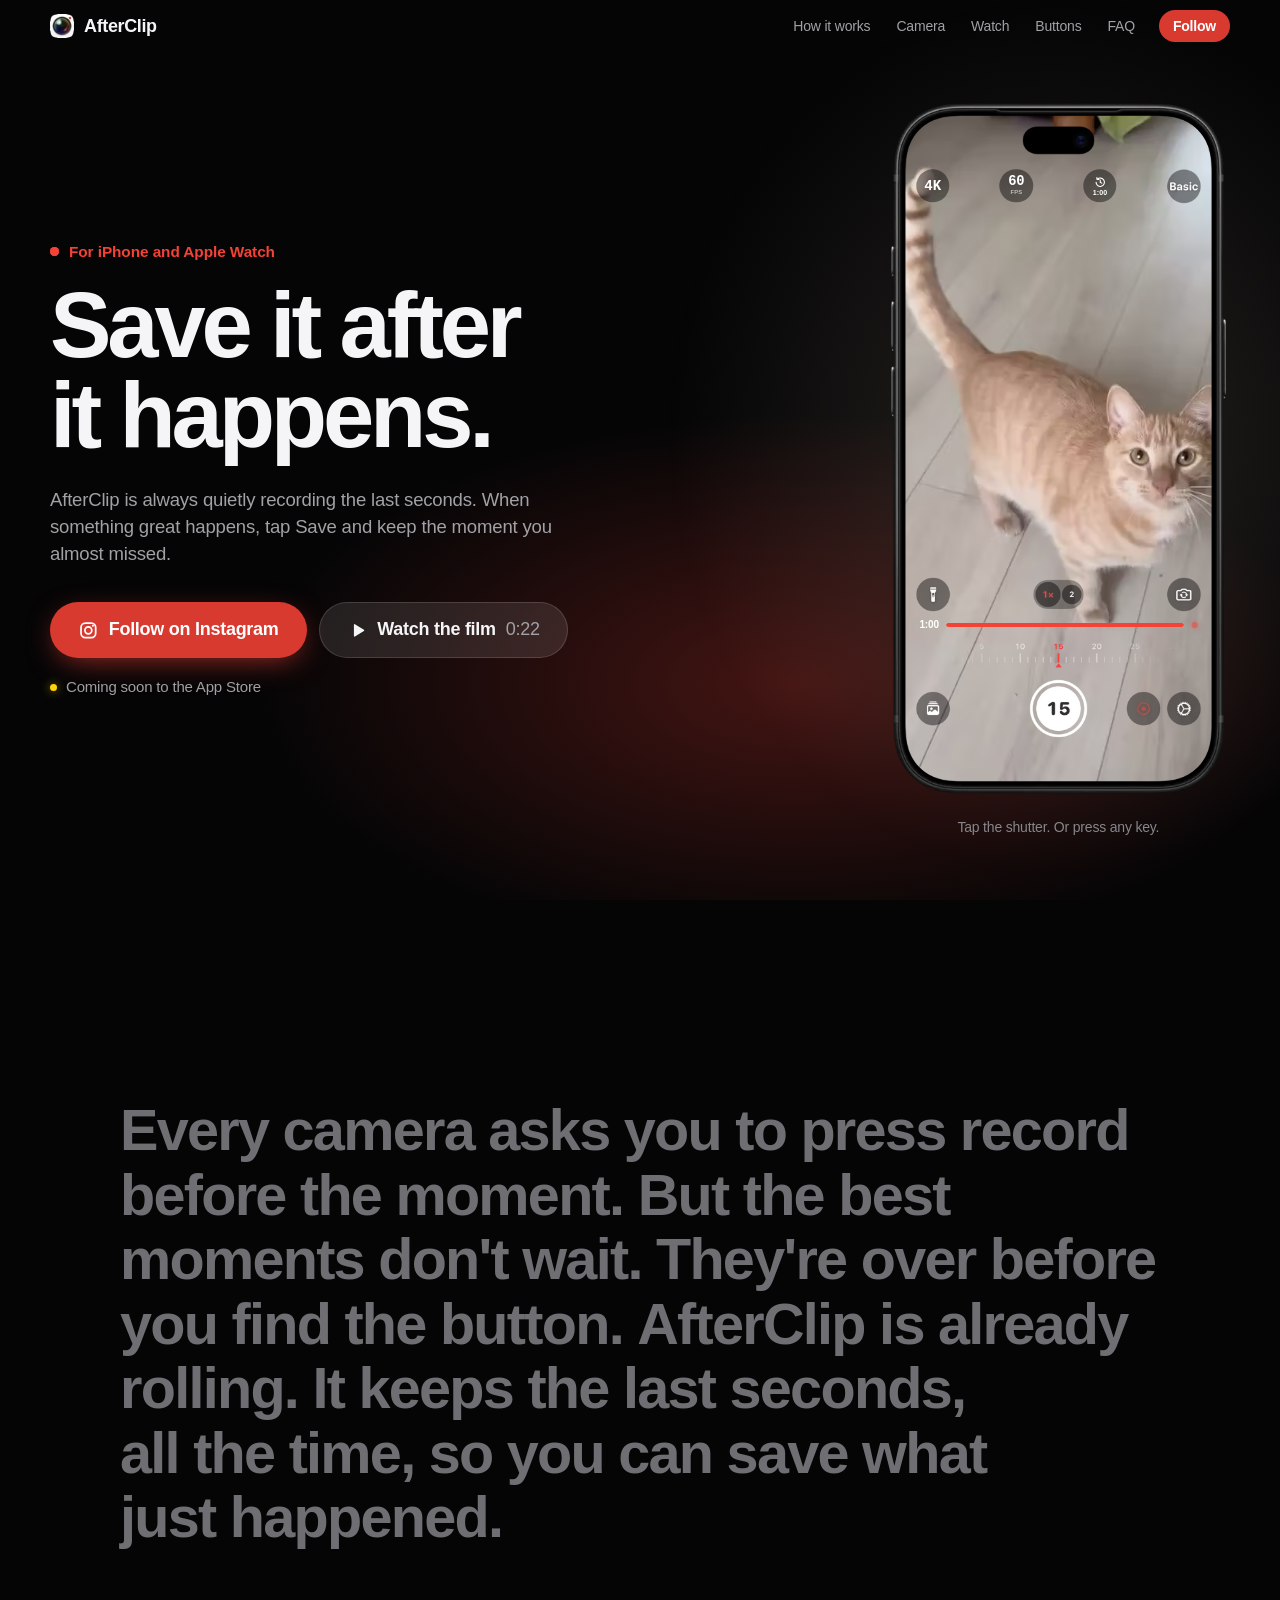
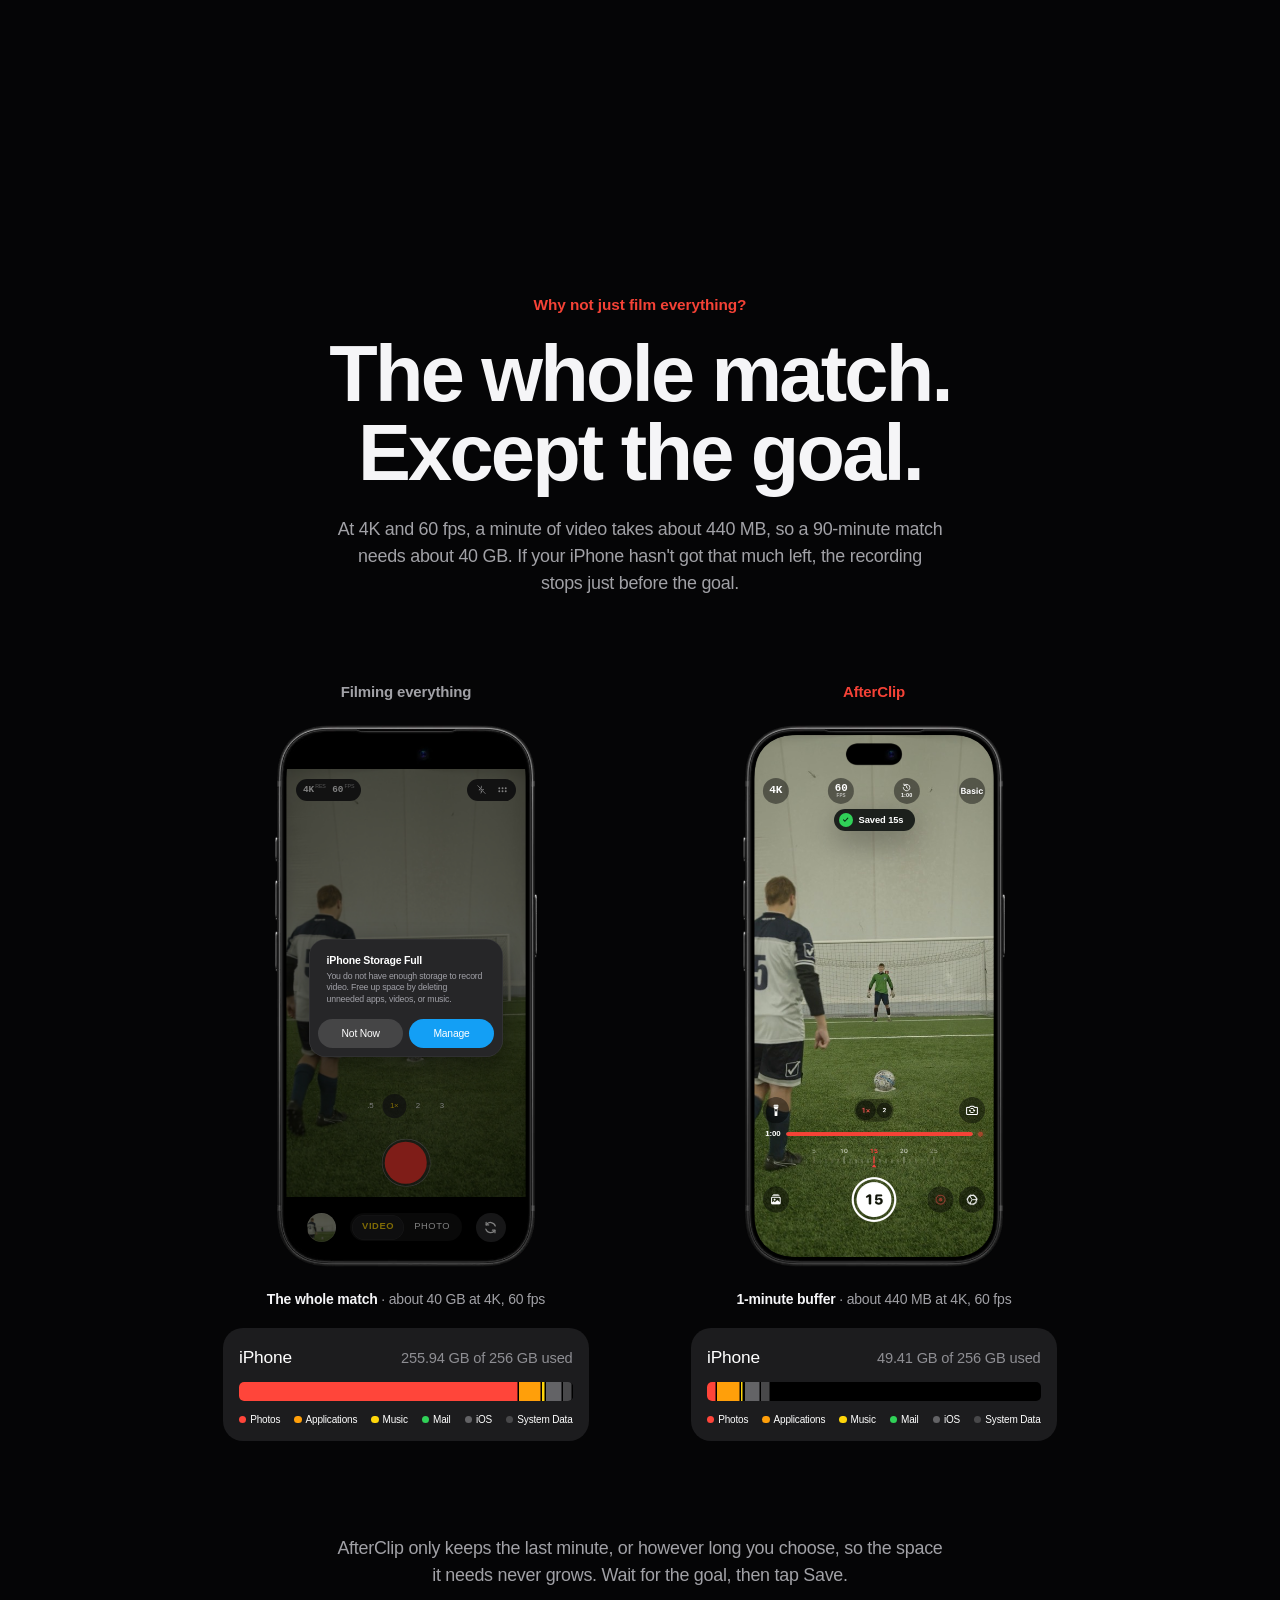
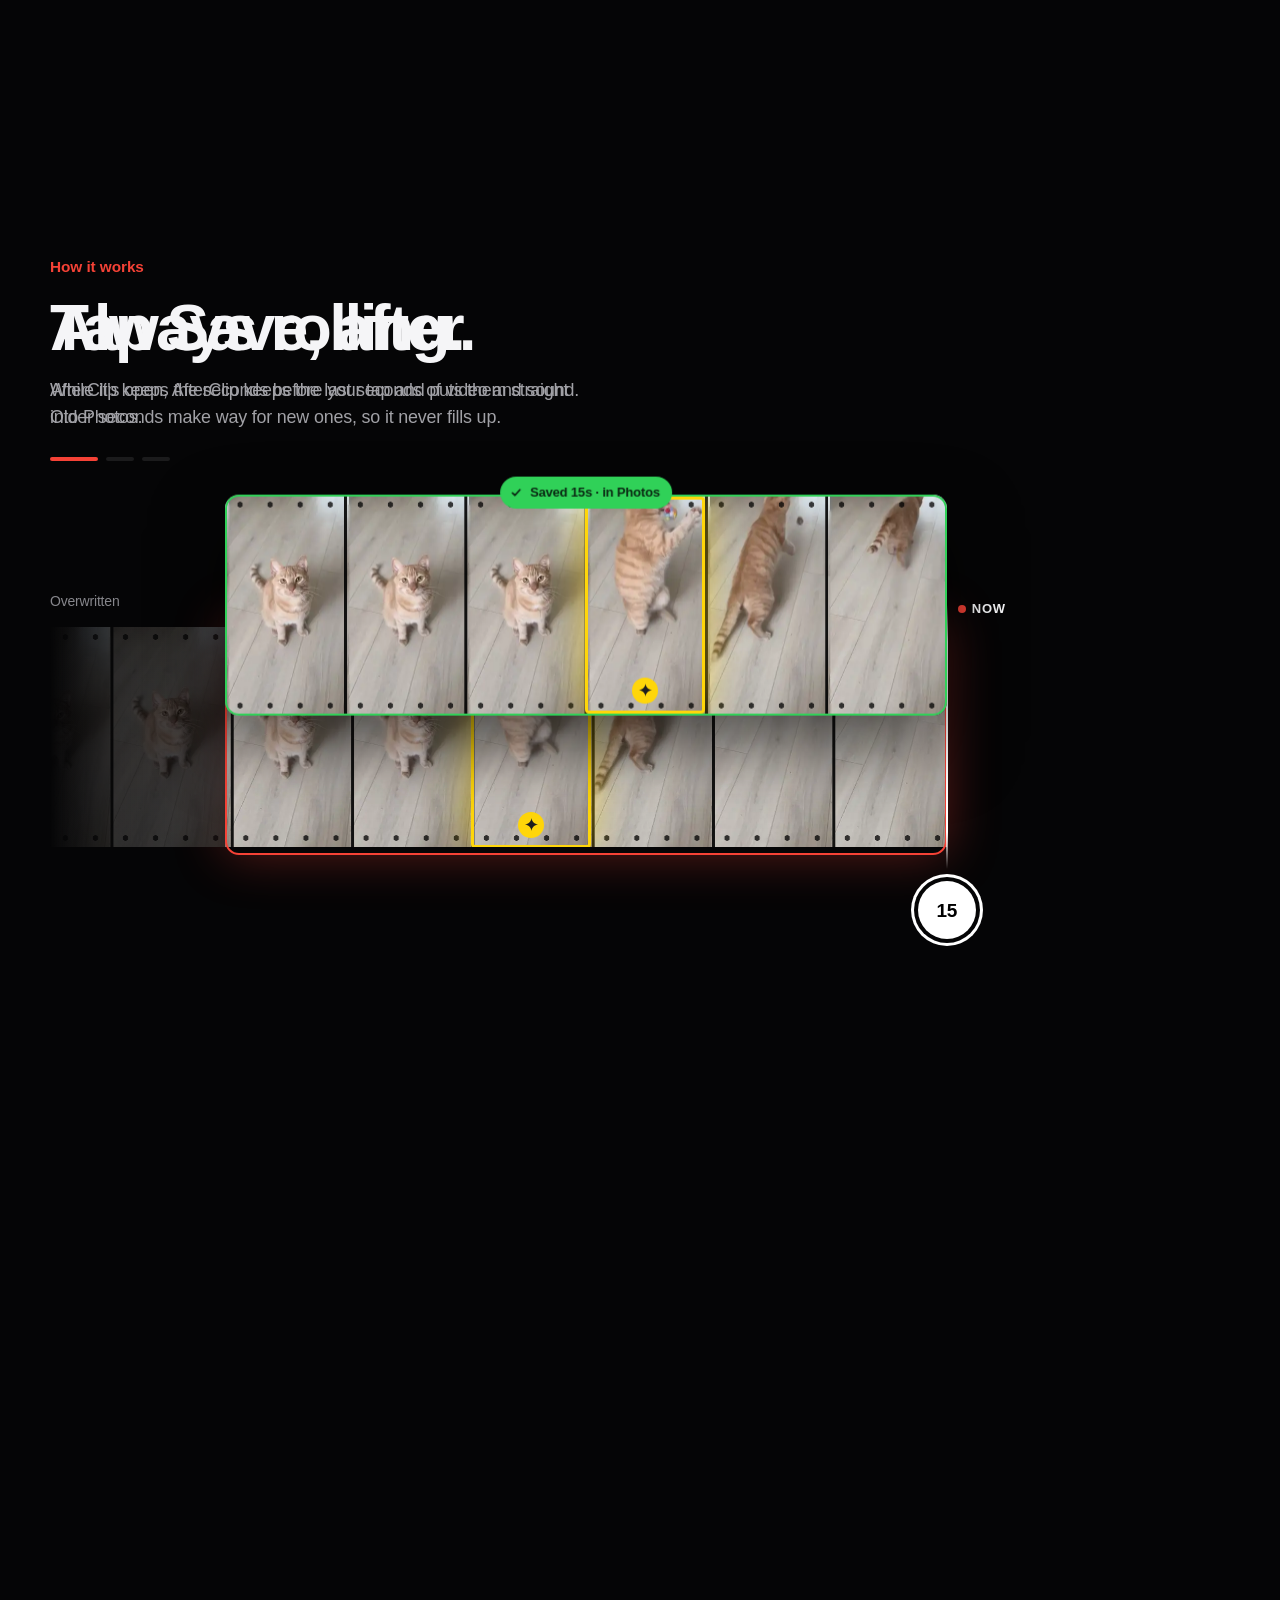
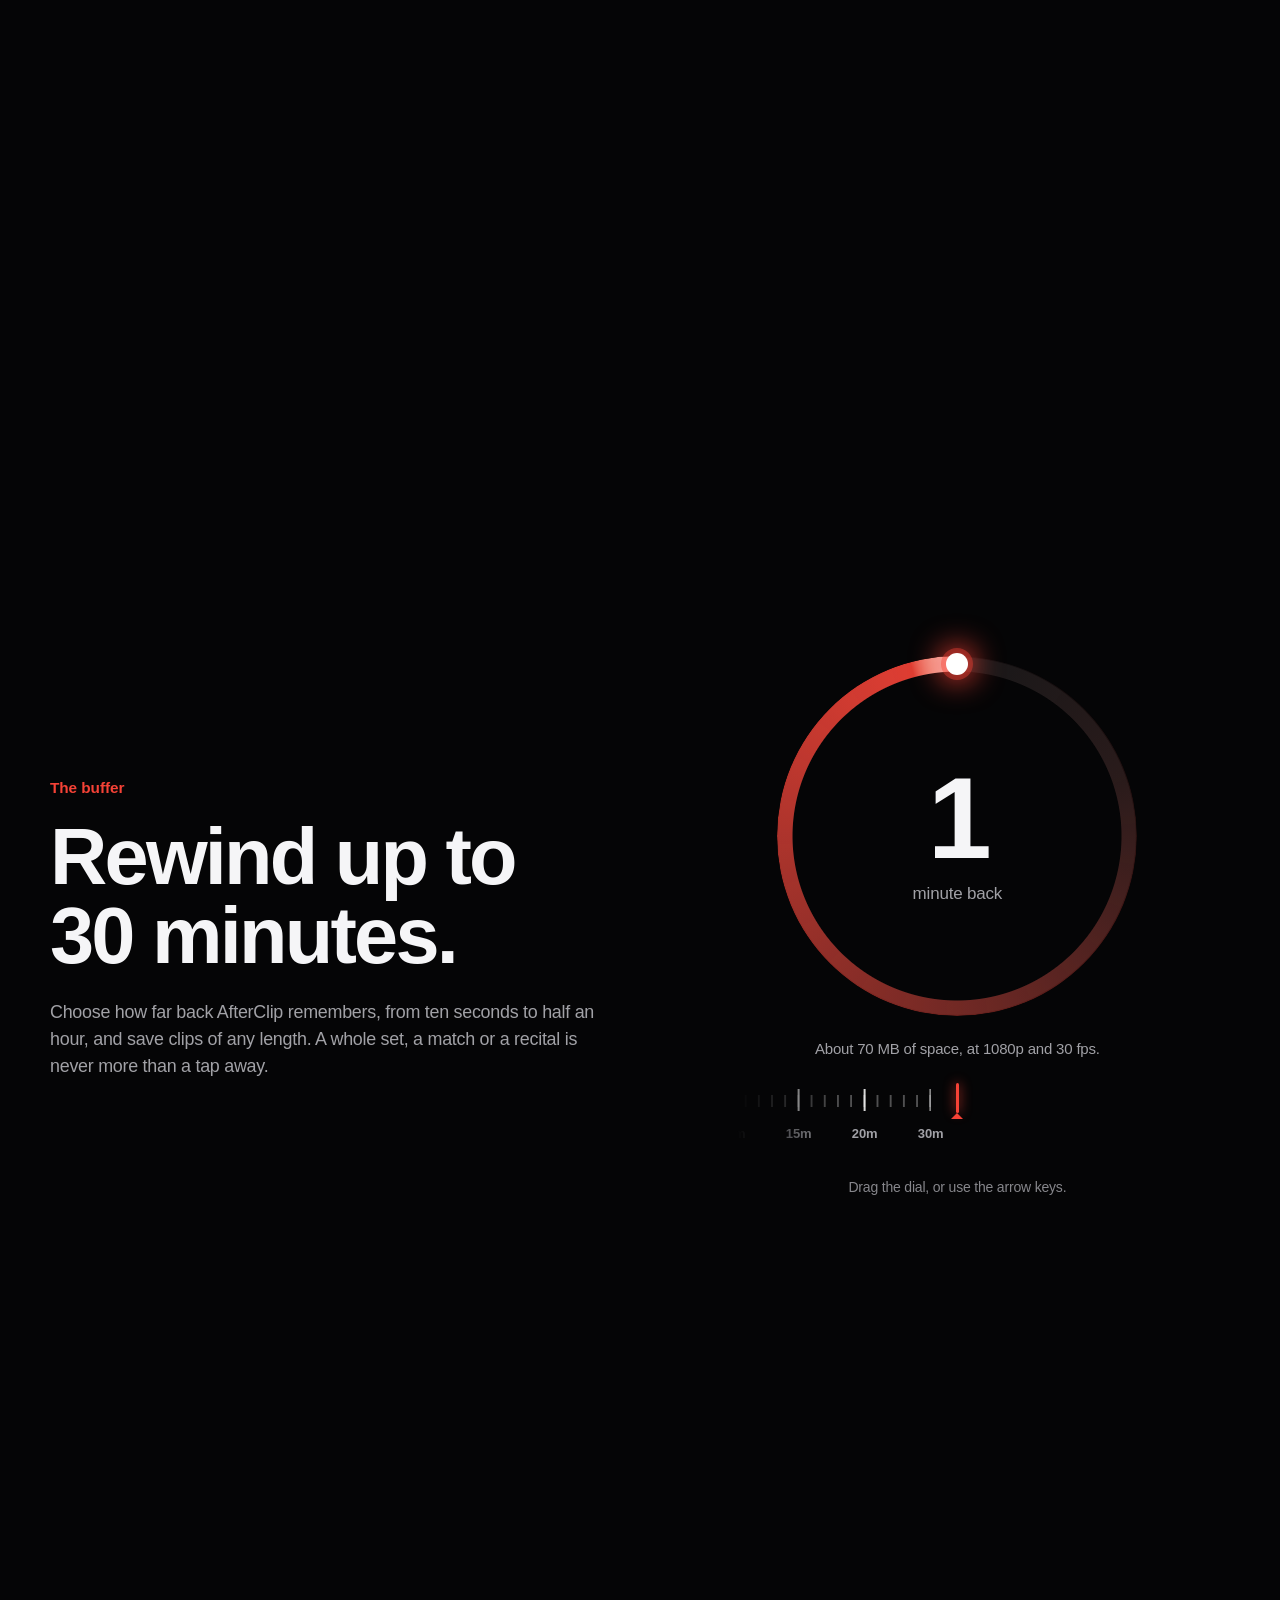
==== commit bf6e5aaa: "The moment lights up as it comes onto the tape" ====
--- a/index.html
+++ b/index.html
@@ -651,8 +651,6 @@
 background: var(--yellow); color: #1d1d1f;
 font-size: 12px; font-weight: 700; line-height: 1; white-space: nowrap;
 }
-.tape__film .tape__moment { transition: opacity 0.35s var(--ease-in-out); }
-.js .tape:not(.is-moment) .tape__film .tape__moment { opacity: 0; }
 .tape__moment b .ico { width: 15px; height: 15px; }
 @container (max-width: 127px) {
 .tape__moment b { justify-content: center; width: 26px; height: 26px; padding: 0; border-radius: 50%; }
